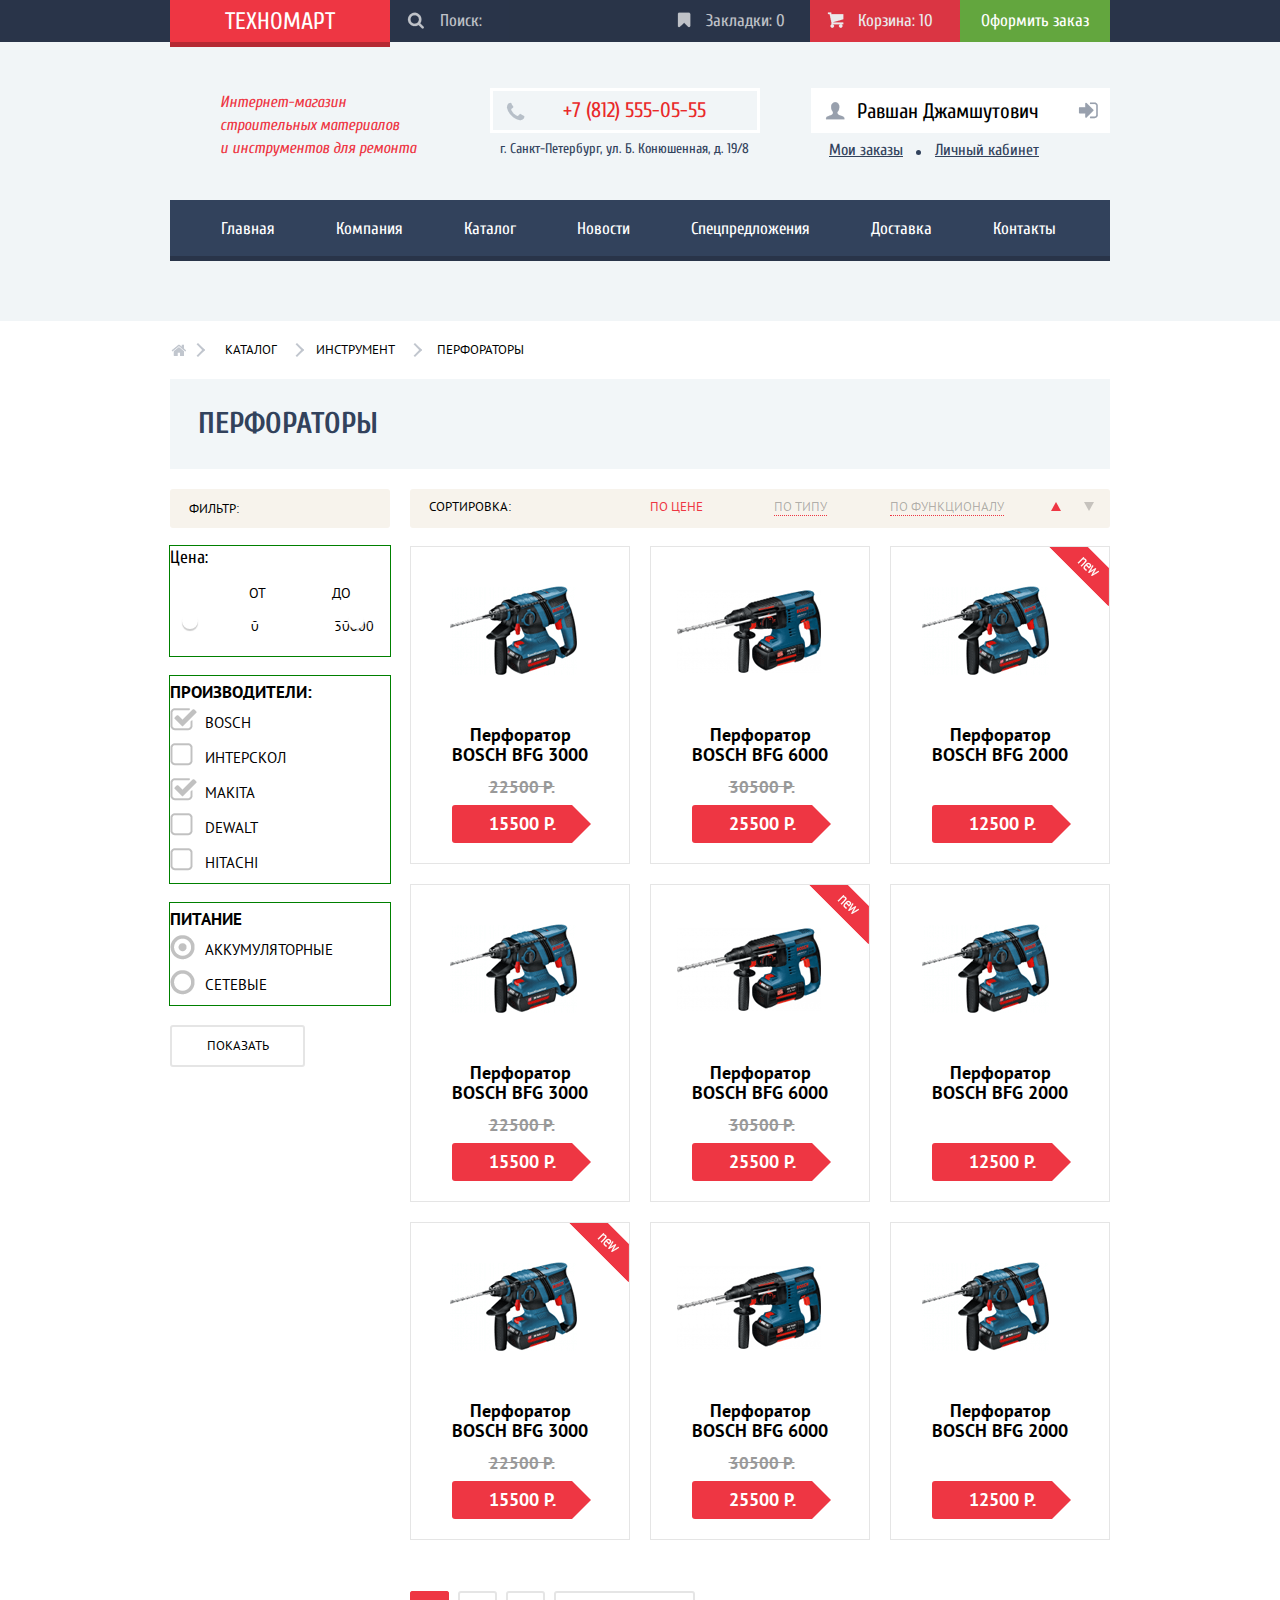
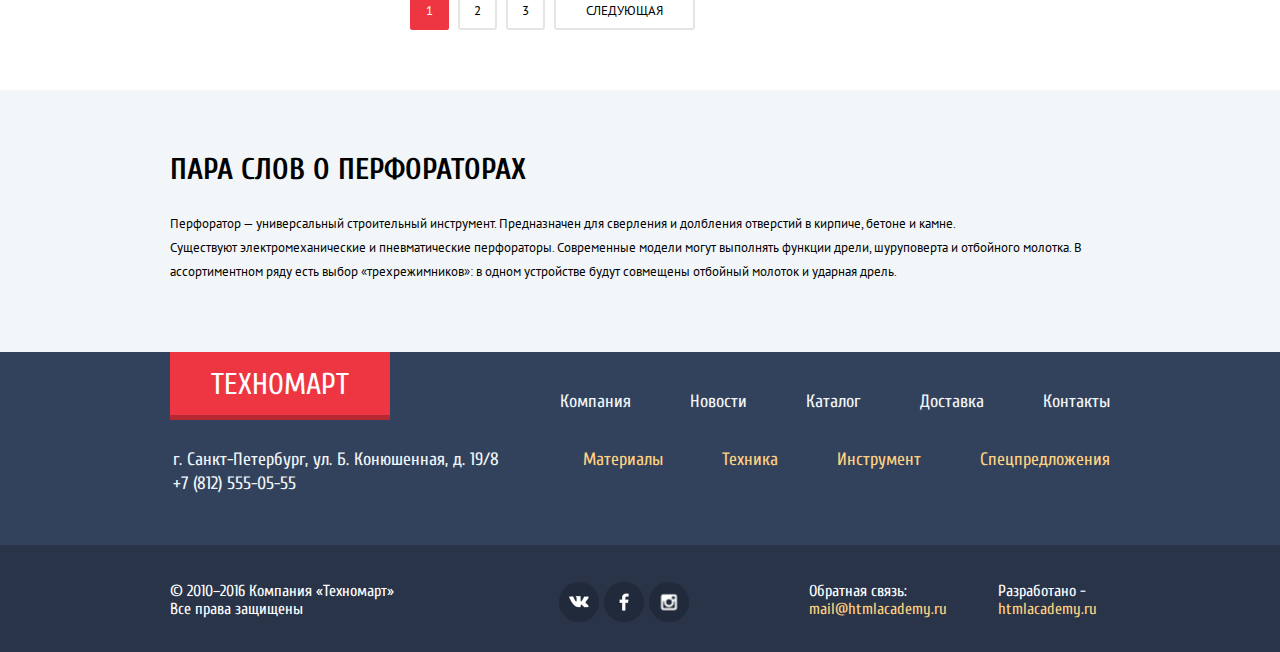
==== catalog.html @ 02152766 "Filter main part" ====
<!DOCTYPE html>
<html lang="ru">

<head>
  <meta charset="utf-8">
  <link rel="stylesheet" type="text/css" href="css/normalize.css">
  <link rel="stylesheet" type="text/css" href="css/style.css">
  <link href="https://fonts.googleapis.com/css?family=Cuprum:400,700&amp;subset=cyrillic" rel="stylesheet">
  <link href="https://fonts.googleapis.com/css?family=PT+Sans:400,400i,700&amp;subset=cyrillic" rel="stylesheet">
  <title>HTML Academy: Техномарт</title>
</head>

<body>
  <header>
    <div class="store-navigation">
      <a href="index.html" class="logo">Техномарт</a>
      <form class="searching-form">
        <input type="search" class="nav-search search-red" id="search">
        <label for="search" class="navigation-icon search-icon">Поиск:</label>
      </form>
      <div class="order-buttons">
        <a href="#" class="navigation-icon bookmark-icon">Закладки: 0</a>
        <a href="#" class="navigation-icon basket-icon nav-basket">Корзина: 10</a>
        <a href="#" class="nav-order">Оформить заказ</a>
      </div>
    </div>
    <div class="store-info">
      <div class="summary">
        <p>Интернет-магазин строительных материалов <br>и инструментов для ремонта</p>
      </div>
      <div class="contacts">
        <p class="phone phone-icon">+7 (812) 555-05-55</p>
        <p class="address">г. Санкт-Петербург, ул. Б. Конюшенная, д. 19/8</p>
      </div>
      <div class="account">
        <a href="#" class="account-icon user">Равшан Джамшутович</a>
        <a href="#" class="orders">Мои заказы</a>
        <a href="#" class="personal-account">Личный кабинет</a>
      </div>
    </div>
    <nav class="navigation">
      <ul>
        <a href="index.html">
          <li>Главная</li>
        </a>
        <a href="#">
          <li>Компания</li>
        </a>
        <a href="catalog.html">
          <li>Каталог</li>
        </a>
        <a href="#">
          <li>Новости</li>
        </a>
        <a href="#">
          <li>Спецпредложения</li>
        </a>
        <a href="#">
          <li>Доставка</li>
        </a>
        <a href="#">
          <li>Контакты</li>
        </a>
      </ul>
    </nav>
  </header>
  <main>
    <div class="container">
      <div class="breadcrumbs">
        <ul>
          <li><a href="index.html" class="main-page arrow">Главная</a></li>
          <li><a href="catalog.html" class="arrow">Каталог</a></li>
          <li><a href="#" class="arrow">Инструмент</a></li>
          <li><a href="#">Перфораторы</a></li>
        </ul>
      </div>
      <h1 class="page-header">Перфораторы</h1>
      <div class="filtering">
        <aside class="filter">
          <p>Фильтр:</p>
          <form>
            <fieldset class="price-filter">
              <legend>Цена:</legend>
              <div class="price-controls">
                <label class="min-price">От
				        <input type="text" name="min-price" value="0">
				      </label>
                <label class="max-price">До
                <input type="text" name="max-price" value="30000">
              </label>
              </div>
              <div class="range-controls">
                <div class="scale">
                  <div class="bar"></div>
                </div>
                <div class="range-toggle range-toggle-min"></div>
                <div class="range-toggle range-toggle-max"></div>
              </div>
            </fieldset>
            <fieldset class="producer-filter">
              <legend>Производители:</legend>
              <input type="checkbox" name="producer" id="Bosch" checked>
              <label for="Bosch">Bosch</label>
              <input type="checkbox" name="producer" id="Inter">
              <label for="Inter">Интерскол</label>
  						<input type="checkbox" name="producer" id="Makita" checked>
              <label for="Makita">Makita</label>
              <input type="checkbox" name="producer" id="Dewalt">
              <label for="Dewalt">Dewalt</label>
              <input type="checkbox" name="producer" id="Hitachi">
              <label for="Hitachi">Hitachi</label>
            </fieldset>
            <fieldset class="charging-filter">
              <legend>Питание</legend>
              <input type="radio" id="battery" name="charge" checked>
              <label for="battery">Аккумуляторные</label>
              <input type="radio" id="net" name="charge">
              <label for="net">Сетевые</label>
            </fieldset>
            <button type="submit">Показать</button>
          </form>
        </aside>
        <section class="filter-results">
          <div class="sorting">
            <p>Сортировка:</p>
            <ul>
              <li><a href="#" class="active">По цене</a></li>
              <li><a href="#">По типу</a></li>
              <li><a href="#">По функционалу</a></li>
              <li><a href="#" class="sorting-icon up active">По возрастанию</a></li>
              <li><a href="#" class="sorting-icon down">По убыванию</a></li>
            </ul>
          </div>
          <div class="products">
            <div class="item">
              <div class="item-buttons">
                <a href="#" class="buy-btn">Купить</a>
                <a href="#" class="bookmark-btn">В закладки</a>
              </div>
              <div class="item-img">
                <img src="img/dr3000.png" width="218" height="160" alt="Перфоратор BOSCH BFG 3000">
              </div>
              <div class="item-info">
                <p class="item-name">Перфоратор BOSCH BFG 3000</p>
                <p class="old-price">22500 Р.</p>
                <p class="new-price">15500 Р.</p>
              </div>
            </div>
            <div class="item">
              <div class="item-buttons">
                <a href="#" class="buy-btn">Купить</a>
                <a href="#" class="bookmark-btn">В закладки</a>
              </div>
              <div class="item-img">
                <img src="img/dr6000.png" width="218" height="160" alt="Перфоратор BOSCH BFG 6000">
              </div>
              <div class="item-info">
                <p class="item-name">Перфоратор BOSCH BFG 6000</p>
                <p class="old-price">30500 Р.</p>
                <p class="new-price">25500 Р.</p>
              </div>
            </div>
            <div class="item new">
              <div class="item-buttons">
                <a href="#" class="buy-btn">Купить</a>
                <a href="#" class="bookmark-btn">В закладки</a>
              </div>
              <div class="item-img">
                <img src="img/dr2000.png" width="218" height="160" alt="Перфоратор BOSCH BFG 2000<">
              </div>
              <div class="item-info">
                <p class="item-name">Перфоратор BOSCH BFG 2000</p>
                <p class="new-price">12500 Р.</p>
              </div>
            </div>
            <div class="item">
              <div class="item-buttons">
                <a href="#" class="buy-btn">Купить</a>
                <a href="#" class="bookmark-btn">В закладки</a>
              </div>
              <div class="item-img">
                <img src="img/dr3000.png" width="218" height="160" alt="Перфоратор BOSCH BFG 3000">
              </div>
              <div class="item-info">
                <p class="item-name">Перфоратор BOSCH BFG 3000</p>
                <p class="old-price">22500 Р.</p>
                <p class="new-price">15500 Р.</p>
              </div>
            </div>
            <div class="item new">
              <div class="item-buttons">
                <a href="#" class="buy-btn">Купить</a>
                <a href="#" class="bookmark-btn">В закладки</a>
              </div>
              <div class="item-img">
                <img src="img/dr6000.png" width="218" height="160" alt="Перфоратор BOSCH BFG 6000">
              </div>
              <div class="item-info">
                <p class="item-name">Перфоратор BOSCH BFG 6000</p>
                <p class="old-price">30500 Р.</p>
                <p class="new-price">25500 Р.</p>
              </div>
            </div>
            <div class="item">
              <div class="item-buttons">
                <a href="#" class="buy-btn">Купить</a>
                <a href="#" class="bookmark-btn">В закладки</a>
              </div>
              <div class="item-img">
                <img src="img/dr2000.png" width="218" height="160" alt="Перфоратор BOSCH BFG 2000<">
              </div>
              <div class="item-info">
                <p class="item-name">Перфоратор BOSCH BFG 2000</p>
                <p class="new-price">12500 Р.</p>
              </div>
            </div>
            <div class="item new">
              <div class="item-buttons">
                <a href="#" class="buy-btn">Купить</a>
                <a href="#" class="bookmark-btn">В закладки</a>
              </div>
              <div class="item-img">
                <img src="img/dr3000.png" width="218" height="160" alt="Перфоратор BOSCH BFG 3000">
              </div>
              <div class="item-info">
                <p class="item-name">Перфоратор BOSCH BFG 3000</p>
                <p class="old-price">22500 Р.</p>
                <p class="new-price">15500 Р.</p>
              </div>
            </div>
            <div class="item">
              <div class="item-buttons">
                <a href="#" class="buy-btn">Купить</a>
                <a href="#" class="bookmark-btn">В закладки</a>
              </div>
              <div class="item-img">
                <img src="img/dr6000.png" width="218" height="160" alt="Перфоратор BOSCH BFG 6000">
              </div>
              <div class="item-info">
                <p class="item-name">Перфоратор BOSCH BFG 6000</p>
                <p class="old-price">30500 Р.</p>
                <p class="new-price">25500 Р.</p>
              </div>
            </div>
            <div class="item">
              <div class="item-buttons">
                <a href="#" class="buy-btn">Купить</a>
                <a href="#" class="bookmark-btn">В закладки</a>
              </div>
              <div class="item-img">
                <img src="img/dr2000.png" width="218" height="160" alt="Перфоратор BOSCH BFG 2000<">
              </div>
              <div class="item-info">
                <p class="item-name">Перфоратор BOSCH BFG 2000</p>
                <p class="new-price">12500 Р.</p>
              </div>
            </div>
          </div>
            <ul class="panavigation">
              <li><a href="#" class="active">1</a></li>
              <li><a href="#">2</a></li>
              <li><a href="#">3</a></li>
              <li><a href="#" class="next">Следующая</a></li>
            </ul>
        </section>
      </div>
    </div>
    <article class="interesting">
      <h2>ПАРА СЛОВ О ПЕРФОРАТОРАХ</h2>
      <p>Перфоратор — универсальный строительный инструмент. Предназначен для сверления и долбления отверстий в кирпиче, бетоне и камне.</p>
      <p>Существуют электромеханические и пневматические перфораторы. Современные модели могут выполнять функции дрели, шуруповерта и отбойного молотка. В ассортиментном ряду есть выбор «трехрежимников»: в одном устройстве будут совмещены отбойный молоток
        и ударная дрель.</p>
    </article>
  </main>
  <footer>
    <div class="footer-navigation main-menu">
      <a href="index.html" class="logo">Техномарт</a>
      <ul>
        <a href="index.html">
          <li>Компания</li>
        </a>
        <a href="#">
          <li>Новости</li>
        </a>
        <a href="#">
          <li>Каталог</li>
        </a>
        <a href="#">
          <li>Доставка</li>
        </a>
        <a href="#">
          <li>Контакты</li>
        </a>
      </ul>
    </div>
    <div class="footer-navigation submenu">
      <p>г. Санкт-Петербург, ул. Б. Конюшенная, д. 19/8 <br>+7 (812) 555-05-55</p>
      <ul>
        <a href="#">
          <li>Материалы</li>
        </a>
        <a href="#">
          <li>Техника</li>
        </a>
        <a href="#">
          <li>Инструмент</li>
        </a>
        <a href="#">
          <li>Спецпредложения</li>
        </a>
      </ul>
    </div>
    <div class="footer-contacts">
      <div class="copyright">
        <p>© 2010–2016 Компания «Техномарт»</p>
        <p>Все права защищены</p>
      </div>
      <div class="socials">
        <a href="#" class="social-btn social-btn-vk">Вконтакте</a>
        <a href="#" class="social-btn social-btn-fb">Фейсбук</a>
        <a href="#" class="social-btn social-btn-inst">Инстаграм</a>
      </div>
      <div class="feedback">
        <p>Обратная связь:</p>
        <a href="mailto:mail@htmlacademy.ru">mail@htmlacademy.ru</a>
      </div>
      <div class="developer">
        <p>Разработано - </p>
        <a href="https://htmlacademy.ru/">htmlacademy.ru</a>
      </div>
    </div>
  </footer>
</body>

</html>
---- css/style.css ----
* {
	box-sizing: border-box;
}
 html {
	margin: 0;
	display: flex;
	flex-direction: column;
	width: 100%;
}
body {
	display: flex;
	flex-direction: column;
	justify-content: space-between;
	width: 100%;
	min-height: 100vh;
	font-family: 'Cuprum', 'Arial', sans-serif;
	font-size: 18px;
	line-height: 24px;
	color: #000000;
	font-weight: normal;
	margin-top: 0;
}

.container {
	width: 940px;
	margin: 0 auto;
	display: flex;
	flex-direction: column;
	justify-content: space-between;
	align-items: stretch;
}
									/* Icons */
.icon {
    background-image: url(spritesheet.png);
    background-repeat: no-repeat;
    display: block;
}

.icon-basket {
    width: 17px;
    height: 16px;
    background-position: -5px -5px;
}

.icon-bookmark {
    width: 14px;
    height: 16px;
    background-position: -32px -5px;
}

.icon-check-off {
    width: 23px;
    height: 23px;
    background-position: -56px -5px;
}

.icon-check-on {
    width: 27px;
    height: 23px;
    background-position: -89px -5px;
}

.icon-circle {
    width: 25px;
    height: 25px;
    background-position: -5px -38px;
}

.icon-circle-dot {
    width: 25px;
    height: 25px;
    background-position: -40px -38px;
}

.icon-down-dir {
    width: 11px;
    height: 10px;
    background-position: -75px -38px;
}

.icon-facebook {
    width: 10px;
    height: 18px;
    background-position: -96px -38px;
}

.icon-home {
    width: 15px;
    height: 12px;
    background-position: -75px -66px;
}

.icon-instagram {
    width: 17px;
    height: 17px;
    background-position: -100px -66px;
}

.icon-left {
    width: 22px;
    height: 40px;
    background-position: -126px -5px;
}

.icon-login {
    width: 20px;
    height: 17px;
    background-position: -127px -55px;
}

.icon-logout {
    width: 21px;
    height: 17px;
    background-position: -5px -82px;
}

.icon-phone {
    width: 19px;
    height: 19px;
    background-position: -36px -82px;
}

.icon-right {
    width: 22px;
    height: 40px;
    background-position: -127px -82px;
}

.icon-search {
    width: 17px;
    height: 17px;
    background-position: -5px -132px;
}

.icon-up-dir {
    width: 11px;
    height: 10px;
    background-position: -32px -132px;
}

.icon-user {
    width: 20px;
    height: 18px;
    background-position: -53px -132px;
}

.icon-vk {
    width: 20px;
    height: 12px;
    background-position: -83px -132px;
}



									/*Header*/
header {
	background-color: #f1f5f7;
}
main {
	width: 100%;
	background-color: #fff;
}
footer, .navigation {
	background-color: #32425c;
}
.bg-container {
	display: flex;
	height: 42px;
	width: 100%;
}

.store-navigation {
	display: flex;
	background-color: #293449;
	color: #ffffff;
	font-size: 17px;
	line-height: 18px;
	display: flex;
	justify-content: stretch;
	align-items: stretch;
	padding-left: calc((100% - 940px) / 2);
	padding-right: calc((100% - 940px) / 2);
}
.store-navigation .logo,
.footer-navigation .logo {
	text-decoration: none;
	text-align: center;
	vertical-align: middle;
	color: #fff;
	font-size: 24px;
	line-height: 24px;
	background-color: #ee3643;
	text-transform: uppercase;
	padding-top: 10px;
	padding-bottom: 8px;
	width: 220px;
	box-shadow: 0px 5px 0px 0px #b52933;
}
.searching-form {
	position: relative;
	width: 270px;
}
.searching-form .nav-search {
	width: 100%;
	height: 42px;
	margin: 0;
	border: none;
	outline: none;
	background-color: #293449;
}
.searching-form label[for="search"] {
	position: absolute;
	width: 270px;
	height: 42px;
	top: 0;
	left: 0;
	padding-left: 50px;
	color: #fff;
	font-size: 17px;
	line-height: 42px;
	text-align: left;
	background-color: #293449;
	opacity: .7;
}
.store-navigation a {
	position: relative;
	text-decoration: none;
	color: inherit;
	font-size: inherit;
	line-height: inherit;
	width: 150px;
	padding-top: 12px;
	padding-bottom: 12px;
	text-align: center;
	/*flex-shrink: 0;
	flex-grow: 1;*/
}
.store-navigation .navigation-icon,
.nav-search {
	padding-left: 20px;
}
.navigation-icon::before {
	position: absolute;
	content: "";
	width: 50px;
	height: 42px;
	top: 12px;
	left: 17px;
	background-image: url("../img/sprite.png");
	background-repeat: no-repeat;
}
.store-navigation .search-icon::before {
    width: 17px;
    height: 17px;
    background-position: -5px -132px;
}
.store-navigation .bookmark-icon::before {
    width: 14px;
    height: 16px;
    background-position: -32px -5px;
}
.store-navigation .basket-icon::before {
    width: 17px;
    height: 16px;
    background-position: -5px -5px;
}
.order-buttons .navigation-icon {
	opacity: .7;
}
.store-navigation .nav-order {
	background-color: #63a63e;
}
.store-navigation .nav-basket {
	background-color: #ee3643;
	opacity: .9;
}
.store-navigation  .nav-basket:hover {
	opacity: 1;
}
.store-navigation .nav-search:focus,
.store-navigation .nav-search:active {
	padding-left: 50px;
	background-color: #fff;
	color: #000000;
}
.store-navigation .nav-search:focus ~ label[for="search"] {
	width: 50px;
	background-color: #fff;
	font-size: 0;
	}

	.order-buttons .navigation-icon:hover,
	label[for="search"]:hover {
		opacity: 1;
	}
	.order-buttons .navigation-icon:active {
		opacity: .5;
		background-color: #161d29;
	}
.store-navigation .nav-search:focus ~ .search-icon::before{
	background-position: -66px -109px;
}
.store-navigation .nav-order:hover {
	background-color: #5fbb2d;
}
.store-navigation .logo:hover,
.footer-navigation .logo:hover {
	background-color: #ca2c37;
}
.store-navigation .nav-order:active {
	background-color: #518534;
}
.store-navigation .logo:active,
.store-navigation  .nav-basket:active,
.footer-navigation .logo:active {
	background-color: #ba2732;
}
.order-buttons {
	display: flex;
	flex-direction: row;
	justify-content: flex-end;
	align-items: stretch;
}

.navigation {
		box-shadow: 0px 5px 0px 0px #293449;
		margin-bottom: 65px;
		margin-left: calc((100% - 940px) / 2);
		margin-right: calc((100% - 940px) / 2);
}
.navigation ul {
	display: flex;
	margin: 0;
	padding: 0 20px;
	flex-direction: row;
	justify-content: stretch;
	align-items: stretch;
}
.navigation li {
	list-style: none;
	margin: 0;
}
.navigation a {
	padding-top: 20px;
	padding-left: 31px;
	padding-right: 30px;
	padding-bottom: 19px;
	text-decoration: none;
	font-family: 'Cuprum', 'Arial', sans-serif;
	color: #fff;
	font-size: 17px;
	line-height: 17px;
}

.navigation a:hover {
	background-color: #293449;
}
.navigation a:active {
	background-color: #1d2739;
}
.store-info {
	margin: 0;
	padding: 0;
	display: flex;
	flex-basis: 100%;
	flex-direction: row;
	justify-content: space-between;
	align-items: stretch;
	flex-wrap: nowrap;
	padding-left: calc((100% - 940px) / 2);
	padding-right: calc((100% - 940px) / 2);
	padding-top: 46px;
	padding-bottom: 39px;
}

.contacts {
	display: flex;
	flex-direction: column;
	justify-content: stretch;
	align-items: flex-start;
	flex-basis: 300px;
}
.summary {
	margin: 0;
	flex-basis: 300px;
	color: #ee3643;
	font-family: 'Cuprum', 'Arial', sans-serif;
	font-style: italic;
	font-size: 16px;
	line-height: 23px;
	padding: 3px 50px 0;
	letter-spacing: normal;
}
.summary p {
	margin: 0;
}
.store-info .phone {
	position: relative;
	margin: 0;
	width: 270px;
	color: #e9292a;
	font-size: 21px;
	line-height: 21px;
	padding: 9px 50px 9px 70px;
	border: 3px solid #fff;
}
.store-info .phone::before {
	position: absolute;
	content: "";
    width: 19px;
    height: 19px;
	top: 11px;
	left: 13px;
	background: url("../img/sprite.png") -36px -82px no-repeat;
}
.account a {
	position: relative;
	color: #000;
}
.account .sign-in::before {
	position: absolute;
	content: "";
	width: 20px;
	height: 17px;
	top: 14px;
	left: 14px;
	background: url("../img/sprite.png") -127px -55px no-repeat;
	opacity: .5;
}
.account .user::before {
	position: absolute;
	content: "";
    width: 20px;
    height: 18px;
	top: 14px;
	left: 14px;
	background: url("../img/sprite.png") -53px -132px no-repeat;
	opacity: .5;
}
.account .user::after {
	position: absolute;
	content: "";
    width: 20px;
    height: 17px;
	top: 14px;
	right: 12px;
	background: url("../img/sprite.png") -127px -55px no-repeat;
	opacity: .5;
}
.account a:hover {
	color: #ee3643;
}
.account a:hover::before,
.account a:hover::after {
	opacity: 1;
}
.account a:active {
 color: rgba(0, 0, 0, 0.5);
}
.account a:active::before,
.account a:active:not(.orders)::after {
	opacity: .5;
}
.address {
	color: #32425c;
	font-size: 14px;
	line-height: 24px;
	margin: 0;
	margin-top: 4px;
	padding-left: 10px;
}
.account {
	width: 300px;
	display: flex;
	flex-direction: row;
	justify-content: flex-end;
	align-items: flex-start;
	flex-wrap: wrap;
}
.account .account-icon {
	background-color: #fff;
	color: #000;
	font-size: 21px;
	line-height: 21px;
	padding: 12px 25px;
	text-decoration: none;
}
.account .sign-in {
	margin-right: 10px;
	padding-left: 48px;
}
.account .orders,
.account .personal-account {
	font-size: 16px;
	line-height: 18px;
	color: #32425c;
}
.account .orders {
	position: relative;
	margin-left: 18px;
	margin-right: 32px;
}
.account .orders::after {
	position: absolute;
	content: "";
	width: 5px;
	height: 5px;
	top: 50%;
	right: -18px;
	background-color: #32425c;
	border-radius: 50%;
}
.account .personal-account {
	margin-right: 71px;
}
.account .user {
	margin-bottom: 5px;
	padding-left: 46px;
	padding-top: 13px;
	padding-bottom: 11px;
	width: 299px;

}
.slider-block {
	width: 940px;
	height: 410px;
	display: flex;
	flex-direction: row;
	justify-content: space-between;
	align-content: space-between;
	flex-wrap: nowrap;
	margin-top: 58px;
	margin-bottom: 54px;
}
.advantage {
	position: relative;
	width: 300px;
	height: 123px;
	margin-bottom: 20px;
	flex-shrink: 0;
 	padding: 22px 140px 22px 22px;
	display: flex;
	flex-direction: column;
	justify-content: space-between;
	align-items: stretch;
}
.advantage p {
	font-family: 'Cuprum', 'Arial', sans-serif;
	color: #fff;
	font-weight: bold;
	font-size: 24px;
	line-height: 30px;
	margin: 0;
	margin-bottom: 12px;
}
.advantage-btn {
	min-width: 135px;
	background-color: rgba(0, 0, 0, .1);
	text-decoration: none;
	font-family: 'Cuprum', 'Arial', sans-serif;
	color: #fff;
	font-size: 14px;
	line-height: 18px;
	font-weight: normal;
	text-transform: uppercase;
	text-align: center;
	padding-top: 10px;
	padding-bottom: 10px;
	padding-left: 24px;
	padding-right: 20px;
	border-radius: 3px;
	margin-left: 2px;
}
.right-slider-part .advantage-btn {
	padding-left: 20px;
}
.advantage-btn:hover {
	background-color: rgba(0, 0, 0, .2);
}
.advantage-btn:active {
	background-color: rgba(0, 0, 0, .3);
}
.slider {
	position: relative;
	width: 620px;
	height: 266px;
	display: flex;
	flex-direction: row;
	flex-wrap: nowrap;
	color: #fff;
	background-color: #f2f6f8;
}
.slider input[type="radio"] {
	position: absolute;
	opacity: 0;
}
.previous-slide span {
	position: absolute;
	top: 113px;
	left: 24px;
	z-index: 100;
}
.next-slide span {
	position: absolute;
	top: 113px;
	right: 20px;
	z-index: 100;
}
.slider-controls {
	position: absolute;
	width: 140px;
	height: 25px;
	left: 240px;
	bottom: 30px;
	text-align: center;
	z-index: 100;
}
.slider-controls label {
	display: inline-flex;
	background-color: #fff;
	width: 10px;
	height: 10px;
	border: 2px solid #fff;
	border-radius: 50%;
	text-align: center;
	vertical-align: middle;
}
.slider-controls label:first-child {
		margin-right: 10px;
}
#btn-1:checked ~ .slider-controls label[for="btn-1"],
#btn-2:checked ~ .slider-controls label[for="btn-2"] {
	background-color: #ee3643;
}
.slide {
	position: absolute;
	top: 0;
	left: 0;
	width: 100%;
	height: 100%;
	display: flex;
	flex-direction: column;
	justify-content: space-between;
	align-content: flex-start;
	flex-shrink: 0;
	padding: 26px 22px 22px 24px;
	overflow: hidden;
}
.slides {
	display: flex;
	width: 100%;
}
.slide:first-child {
	background: #6a5947 url("../img/perfman.jpg") no-repeat;
}
.slide:nth-child(2) {
	background: #6a5947 url("../img/drillman.jpg") no-repeat;
}
.slide {
	display: none;
}
#btn-1:checked ~ .slides .slide:first-child {
	display: flex;
	/*order: 0;*/
}
#btn-2:checked ~ .slides .slide:nth-child(2) {
	display: flex;
		/*order: 0;*/
}
.slide-header {
	font-family: 'Cuprum', 'Arial', sans-serif;
	font-weight: bold;
	font-size: 36px;
	line-height: 30px;
	text-transform: uppercase;
	color: #fff;
	margin: 0;
	margin-bottom: 3px;
	padding: 0;
}
.slide-subheader {
	font-family: 'Pt Sans', 'Arial', sans-serif;
	font-size: 18px;
	line-height: 24px;
	font-weight: normal;
	color: #fff;
	margin: 0;
	padding: 0;
}
.slide-btn {
	width: 195px;
	background-color: #ee3643;
	color: #fff;
	text-decoration: none;
	text-transform: uppercase;
	text-align: center;
	font-family: 'Cuprum', 'Arial', sans-serif;
	font-weight: normal;
	font-size: 14px;
	line-height: 18px;
	padding: 10px;
	border-radius: 3px;
}
.left-slider-part {
	width: 620px;
	display: flex;
	flex-direction: row;
	justify-content: space-between;
	flex-wrap: wrap;
}
.right-slider-part {
	display: flex;
	flex-direction: column;
	justify-content: space-between;
}
.left-slider-part .advantage:first-child {
	background: #f6b22d url("../img/can.png") 213px 50% no-repeat;
}
.left-slider-part .advantage:nth-child(2) {
	background: #4aafde url("../img/drill.png") 197px 50% no-repeat;
}
.right-slider-part .advantage:first-child {
	background: #cc79d1 url("../img/tractor.png") 191px 50% no-repeat;
}
.right-slider-part .advantage:nth-child(2) {
	background: #85d179 url("../img/goods.png") 196px 50% no-repeat;
}
.right-slider-part .advantage:last-child {
	background: #f6b22d url("../img/delivery.png") 191px 50% no-repeat;
}
.new::before {
	content: "";
	position: absolute;
	top: 0;
	right: 0;
	width: 60px;
	height: 60px;
	background: transparent url("../img/new.png") no-repeat;
	z-index: 10;
}
.popular-header {
	display: flex;
	flex-direction: row;
	justify-content: space-between;
	background-color: #f7f3ec;
	padding-right: 24px;
	margin-bottom: 18px;
}
.popular-header h2 {
	font-size: 30px;
	line-height: 30px;
	color: #32425c;
	font-weight: normal;
	text-transform: uppercase;
	margin: 0;
	padding-top: 29px;
	padding-left: 29px;
}
.popular .universal-btn {
	width: 253px;
	align-self: flex-end;
}
.universal-btn {
	text-decoration: none;
	text-transform: uppercase;
	color: #fff;
	font-size: 14px;
	line-height: 18px;
	padding-top: 10px;
	padding-bottom: 10px;
	background-color: #ee3643;
	text-align: center;
	border-radius: 3px;
	margin-top: 25px;
	margin-bottom: 26px;
}
.products {
	display: flex;
	flex-direction: row;
	justify-content: space-between;
	flex-wrap: wrap;
	align-items: stretch;
	align-content: space-between;
	margin-bottom: 20px;
}
.products .item,
.filter-results .item {
	position: relative;
	width: 220px;
	height: 318px;
	border: 1px solid #e5e5e5;
	background-color: #fff;
	display: flex;
	flex-direction: column;
	justify-content: flex-start;
	align-items: center;
	font-family: 'Pt Sans', 'Arial', sans-serif;
	font-size: 18px;
	line-height: 20px;
	color: #000;
	font-weight: bold;
	text-align: center;
}
.item-img {
	position: relative;
	width: 218px;
	height: 160px;
	/*margin-bottom: 17px;*/
}
.item img {
	width: 218px;
	height: 160px;
}

.item-info {
	display: flex;
	flex-direction: column;
	justify-content: space-between;
	align-items: stretch;
	flex-grow: 1;
	padding: 18px 30px 20px;
}
.item-info p {
	margin: 0;
}
.item .old-price {
	font-size: 17px;
	line-height: 18px;
	font-weight: bold;
	color: #999;
	text-decoration: line-through;
	padding-top: 3px;
	padding-left: 3px;
}
.item .new-price {
	position: relative;
	width: 120px;
	color: #fff;
	background-color: #ee3643;
	padding-top: 9px;
	padding-bottom: 9px;
	padding-left: 21px;
	margin-left: 11px;
	border-top-left-radius: 3px;
	border-bottom-left-radius: 3px;
	align-self: flex-start;
}
.new-price::after {
	content: "";
	position: absolute;
	top: 0px;
	right: -38px;
	width: 0;
	height: 0;
	border: 19px solid #fff;
	border-left-color: #ee3643;
}
.item-buttons {
	display: none;
	width: 218px;
	height: 160px;
	flex-direction: column;
	justify-content: flex-start;
	align-items: center;
	flex-wrap: wrap;
	position: absolute;
	top: 0;
	left: 0;
	padding-top: 43px;
	padding-left: 41px;
	padding-right: 41px;
	background-color: #fff;
	z-index: 10;
}
.item-buttons a {
	width: 100%;
	text-decoration: none;
	text-transform: uppercase;
	font-family: 'Cuprum', 'Arial', sans-serif;
	font-size: 14px;
	line-height: 14px;
	font-weight: normal;
	border-radius: 3px;
}
.item-buttons .buy-btn{
	position: relative;
	background-color: #63a63e;
	color: #fff;
	padding-top: 13px;
	padding-bottom: 5px;
	padding-left: 8px;
	box-shadow: 0px 3px 0px 0px #367315;
	margin-bottom: 13px;
}
.item-buttons .buy-btn::before {
	position: absolute;
	content: "";
	top: 1px;
	left: 3px;
	transform: translate(50%, 50%);
	background: url("../img/sprite.png") -5px -5px no-repeat;
	width: 17px;
	height: 16px;
}

.item-buttons .bookmark-btn {
	color: #32425c;
	background-color: #fff;
	border: 3px solid #63a63e;
	padding: 10px 0 9px 8px;
}
.item:hover {
	border: 1px solid #fff;
	box-shadow: 0px 10px 25px 0px rgba(0, 0, 0, .5);
}
.item:hover .item-buttons {
	display: flex;
}
.buy-btn:hover {
	background-color: #5fbb2d;
}
.buy-btn:active {
	background-color: #367315;
}
.bookmark-btn:hover {
	border-color: rgba(50, 66, 92, 1);
}
.bookmark-btn:active {
	border-color: rgba(50, 66, 92, .3);
	color: rgba(50, 66, 92, .3);
}
.popular-producers h2 {
	padding-top: 31px;
	padding-left: 23px;
}
.producers {
	display: flex;
	flex-direction: row;
 	flex-wrap: wrap;
	justify-content: space-between;
 	align-content: space-between;
 	margin-top: 21px;
 	margin-bottom: 65px;
}
.producers .producer-logo {
	width: 220px;
	height: 145px;
	display: flex;
	border: 1px solid #e5e5e5;
	display: flex;
	justify-content: center;
	align-items: center;
}
.producers .producer-logo:hover {
	box-shadow: 0px 10px 25px 0px rgba(41, 52, 73, 0.5);
}
.producers .producer-logo:active {
	box-shadow: 0px 4px 10px 0px rgba(41, 52, 73, 0.5);
	opacity: .5;
}
.producer-logo img {
	margin: auto;
}
.producers a {
	text-decoration: none;
	margin-bottom: 20px;
}

									/* Services */
.services {
	background-color: #f1f5f7;
	padding-left: calc((100% - 940px) / 2);
	padding-right: calc((100% - 940px) / 2);
	display: flex;
	flex-direction: column;
	justify-content: flex-start;
	align-items: flex-start;
	flex-wrap: wrap;
	padding-top: 69px;
}
.services h2 {
	color: #000;
	font-family: 'Cuprum', 'Arial', sans-serif;
	font-size: 30px;
	line-height: 24px;
	text-transform: uppercase;
	font-weight: normal;
	margin: 0;
	padding-bottom: 28px;
}
.services p, .company p {
	color: #000;
	font-family: 'PT Sans', 'Arial', sans-serif;
	font-size: 13px;
	line-height: 24px;
	font-weight: bold;
}
.preamble {
	width: 100%;
	flex-grow: 1;
	flex-shrink: 0;
	margin-bottom: 0px;
}
.preamble p {
	margin: 0;
}
.services-slider {
	display: flex;
	flex-wrap: nowrap;
}
.services-navigation {
	width: 240px;
	margin-top: 70px;
	position: relative;
	display: flex;
	flex-direction: column;
	justify-content: flex-start;
	align-items: stretch;
	padding-bottom: 102px;
}
.services-navigation::after {
	content: "";
	position: absolute;
	top: 0;
	right: 0;
	transform: translate(0, -15%);
	width: 10px;
	height: 272px;
	background: transparent url("../img/shadow.png") 0 0 no-repeat;
}
.services-navigation label {
	color: #fff;
	font-family: 'Cuprum', 'Arial', sans-serif;
	font-size: 21px;
	line-height: 30px;
	font-weight: bold;
	background-color: #32425c;
	padding-left: 22px;
	padding-top: 13px;
	padding-bottom: 16px;
	margin-bottom: 2px;
	box-shadow: 0px 1px 0px 0px #293449,
							0px -1px 0px 0px #405069;
}
.services-navigation label:hover {
	background-color: #293449;
}
#serv-1:checked ~ .services-navigation label[for="serv-1"],
#serv-2:checked ~ .services-navigation label[for="serv-2"],
#serv-3:checked ~ .services-navigation label[for="serv-3"] {
	background-color: #fff;
	color: #32425c;
	box-shadow: 0px 1px 0px 0px #fff,
							0px -1px 0px 0px #fff;
}
.services-slides {
	width: 700px;
	height: 283px;
	position: relative;
	margin-top: 70px;
	display: flex;
	background-color: #f1f5f7;
}
.services-slider input[type="radio"] {
	position: absolute;
	opacity: 0;
}
.services-slides .service-slide {
	position: absolute;
	top: 0;
	left: 0;
	width: 700px;
	height: 283px;
	display: none;
	flex-direction: column;
	justify-content: flex-start;
	align-items: flex-start;
	padding-left: 80px;
	flex-shrink: 0;
	overflow: hidden;
	padding-top: 3px;
}
.service-slide p {
	margin: 0;
}
.service-slide h2 {
	color: #32425c;
	text-transform: uppercase;
	font-size: 36px;
	padding-bottom: 31px;
}
.delivery {
	background: #f1f5f7 url("../img/car.png") right bottom no-repeat;
	padding-right: 335px;
}
.guarantee {
	background: #f1f5f7 url("../img/guarantee.png") right bottom no-repeat;
	padding-right: 240px;
}
.credit {
	background: #f1f5f7 url("../img/credit.png") right bottom no-repeat;
}

.services #serv-1:checked ~ .services-slides .delivery,
#serv-2:checked ~ .services-slides .guarantee,
#serv-3:checked ~ .services-slides .credit {
	display: flex;
	z-index: 10;
}
.company {
	display: flex;
	justify-content: space-between;
	padding-top: 55px;
	padding-bottom: 61px;
	padding-left: calc((100% - 940px) / 2);
	padding-right: calc((100% - 940px) / 2);
}
.company h2 {
	text-transform: uppercase;
	font-size: 30px;
	margin-bottom: 29px;
}
.company p {
	font-weight: normal;
	margin: 0;
}
.about, .map {
	display: flex;
	flex-direction: column;
	justify-content: flex-start;
	align-items: flex-start;
}
.about {
	width: 540px;
}
.map {
	width: 300px;
}

.about p:first-of-type {
	margin-bottom: 24px;
}
.about ul {
	margin: 0;
	margin-top: 20px;
	padding: 0;
	padding-left: 36px;
}
.about li {
	list-style: none;
	position: relative;
	font-family: 'Cuprum', 'Arial', sans-serif;
	font-size: 18px;
	line-height: 20px;
	margin-bottom: 20px;
}
.about li::before {
	content: "";
	position: absolute;
	top: 50%;
	left: -36px;
	width: 25px;
	height: 2px;
	background-color: #fb565a;
}
.about .universal-btn {
	width: 220px;
	margin: 0;
	margin-top: 17px;
}
.map p {
	margin-bottom: 30px;
}
.map .universal-btn {
	width: 100%;
	margim: 0;
	margin-top: 40px;
	padding-top: 12px;
	padding-bottom: 8px;
	padding-left: 4px;
}
.modal-window {
	display: none;
	position: fixed;
	bottom: 200px;
	left: 50%;
	transform: translate(-50%, 0);
	width: 630px;
	height: 430px;
	border-top: 7px solid #ee3643;
	padding-top: 45px;
	padding-bottom: 37px;
	background-image: linear-gradient(to bottom, #fff 311px, #f1f1f1 311px, #f1f1f1 112px);
	z-index: 100;
	box-shadow: 0px 20px 40px 0px rgba(0, 0, 0, 0.75);
}
.modal-form {
	position: relative;
	display: flex;
	justify-content: space-between;
	flex-wrap: wrap;
	align-items: flex-end;
	margin-left: 80px;
	margin-right: 80px;
}
.modal-form label {
		font-size: 18px;
	line-height: 18px;
	font-weight: normal;
	margin-bottom: 10px;
}
.modal-form input,
.modal-form .letter-area {
	border: 2px solid #d7dcde;
	border-radius: 3px;
	color: #999999;
	padding: 10px;
	font-family: 'PT Sans', 'Arial', sans-serif;
	font-size: 13px;
	line-height: 18px;
	width: 100%;
	margin-bottom: 20px;
	vertical-align: top;
}
.modal-form fieldset {
	margin: 0;
	padding: 0;
	border: none;
	flex-grow: 0;
}
.name, .email {
	width: 220px;
	margin-bottom: 20px;
}
.letter {
	width: 460px;
	margin-bottom: 0;
}
.letter .letter-area {
	margin-bottom: 0;
	padding-top: 10px;
	padding-left: 10px;
	height: 114px;
}
.modal-window-close {
	position: absolute;
	border: 0;
	top: -35px;
	right: -50px;
	width: 21px;
	height: 21px;
	font-size: 0;
	background-color: #fff;
}
.modal-window-close::before,
.modal-window-close::after {
	content: "";
	position: absolute;
	top: 8px;
	left: -2px;
	width: 27px;
	height: 5px;
	background-color: #ee3643;
}
.modal-window-close::before {
	transform: rotate(45deg);
}
.modal-window-close::after {
	transform: rotate(-45deg);
}
.modal-form .universal-btn {
	border: none;
	outline: none;
	width: 100%;
	margin-top: 80px;
	margin-bottom: 0;
}
.new-page {
	position: static;
	display: flex;
	margin-top: 20px;
	margin-bottom: 20px;
	margin-left: 50%;
}

												/*Footer*/
.footer-navigation {
	display: flex;
	flex-direction: row;
	justify-content: space-between;
	align-items: flex-start;
	box-shadow: none;
	padding-left: calc((100% - 940px) / 2);
	padding-right: calc((100% - 940px) / 2);
}
.footer-navigation .logo {
	font-size: 30px;
	line-height: 30px;
	padding-top: 18px;
	padding-bottom: 15px;
	box-shadow: 0px 5px 0px 0px #b52933;
}
.footer-navigation ul {
	width: 560px;
	display: flex;
	flex-direction: row;
	justify-content: flex-end;
	align-items: stretch;
	padding: 0;
	margin: 0;
	margin-top: 38px;
}
.footer-navigation li {
	list-style: none;
}
.footer-navigation a {
	text-decoration: none;
	color: #f1f5f7;
	font-size: 18px;
	line-height: 24px;
	margin-left: 29px;
	margin-right: 30px;
}
.footer-navigation .logo {
	margin: 0;
}
.footer-navigation a:last-child {
	margin-right: 0;
}
.submenu {
	margin-top: 33px;
	padding-bottom: 49px;
}
.submenu ul {
	margin-top: 0;
}
.submenu a{
	color: #ffd180;
}
.submenu p {
	color: #f1f5f7;
	font-size: 18px;
	line-height: 24px;
	padding: 0;
	padding-left: 3px;
	margin: 0;
}
.footer-navigation a:not(.logo):hover,
.footer-contacts a:hover {
	text-decoration: underline;
}
.main-menu a:active {
	color: rgba(241, 245, 247, .5);
}
.submenu a:active {
	color: rgba(255, 209, 128, .5);
}
.footer-contacts a:active {
	color: #ee3643;
	text-decoration: none;
}
.footer-contacts {
	background-color: #293449;
	display: flex;
	flex-direction: row;
	justify-content: space-between;
	align-items: flex-start;
	padding-top: 37px;
	padding-bottom: 30px;
	padding-left: calc((100% - 940px) / 2);
	padding-right: calc((100% - 940px) / 2);
}
.copyright {
	flex-shrink: 0;
	margin-right: 164px;
}
.socials {
	display: flex;
	flex-direction: row;
	justify-content: space-between;
	align-items: stretch;
	margin-right: 115px;
}
.social-btn{
	position: relative;
	font-size: 0;
	width: 40px;
	height: 40px;
	border-radius: 50%;
	background-color: #212a3a;
	margin-right: 5px;
}
.social-btn:hover,
.social-btn:active {
	background-color: #ee3643;
}
.social-btn::before {
	position: absolute;
	content: "";
	top: 50%;
	left: 50%;
	transform: translate(-50%, -50%);
	background-image: url("../img/sprite.png");
	background-repeat: no-repeat;
}
.social-btn-vk::before {
    width: 20px;
    height: 12px;
    background-position: -83px -132px;
}
.social-btn-fb::before {
    width: 10px;
    height: 18px;
    background-position: -96px -38px;
}
.social-btn-inst::before {
    width: 17px;
    height: 17px;
    background-position: -100px -66px;
}
.footer-contacts p,
.copyright p {
	color: #fff;
	font-size: 16px;
	line-height: 18px;
	margin-top: 0;
	margin-bottom: 0;
}
.feedback a, .developer a {
	color: #ffd180;
	text-decoration: none;
	font-size: 16px;
	line-height: 16px;
}
.developer {
	margin-left: 50px;
	margin-right: 13px;
}
.developer p, .feedback p {
	margin-bottom: -3px;
}
														/*Breadcrumbs*/
.breadcrumbs ul {
	margin: 0;
	padding: 0;
	display: flex;
	flex-direction: row;
	justify-content: flex-start;
	align-items: stretch;
	padding-top: 16px;
	padding-bottom: 16px;
}
.breadcrumbs li {
	list-style: none;
	margin-left: 16px;
}
.breadcrumbs li:last-child {
	margin-right: 0;
}
.breadcrumbs li:nth-child(2),
.breadcrumbs li:nth-child(3) {
	margin-left: 29px;
}
.breadcrumbs li:nth-child(3) {
	margin-left: 23px;
}
.breadcrumbs li:nth-child(4) {
	margin-left: 26px;
}
.breadcrumbs a {
	position: relative;
	text-decoration: none;
	text-transform: uppercase;
	font-family: 'Pt Sans', 'Arial', sans-serif;
	font-size: 13px;
	padding-right: 16px;
	line-height: 18px;
	color: #000;
}
.breadcrumbs .main-page {
/*	position: relative;*/
	font-size: 0;
	width: 30px;
	height: 30px;
	padding-right: 10px;
}

.breadcrumbs .main-page::before {
	position: absolute;
	content: "";
	top: -10px;
	left: -15px;
    width: 15px;
    height: 12px;
	background: url("../img/sprite.png") -75px -66px no-repeat;
}
.breadcrumbs .arrow::after {
	position: absolute;
	content: "";
	width: 8px;
	height: 8px;
	top: 4px;
	right: -9px;
	border-right: 2px solid #c1c6ce;
	border-top: 2px solid #c1c6ce;
	transform: rotate(45deg);
}
.main-page.arrow::after {
	right: -7px;
	top: -9px;
}
.interesting {
	background-color: #f2f6f8;
	padding-left: calc((100% - 940px) / 2);
	padding-right: calc((100% - 940px) / 2);
	margin: 0;
	padding-top: 68px;
	padding-bottom: 68px;
}
.interesting h2 {
	margin: 0;
	font-size: 30px;
	color: #000;
	text-transform: uppercase;
	margin-bottom: 30px;
}
.interesting p {
	margin: 0;
	color: #000;
	font-family: 'PT Sans', 'Arial', sans-serif;
	font-size: 13px;
	line-height: 24px;
	font-weight: normal;
}
.page-header {
	margin: 0;
	color: #32425c;
	font-size: 30px;
	line-height: 30px;
	background-color: #f2f6f8;
	padding: 30px 28px;
	text-transform: uppercase;
	margin-bottom: 20px;
}
.filtering {
	display: flex;
	flex-direction: row;
	flex-wrap: nowrap;
	justify-content: space-between;
	align-items: stretch;
}
.filtering .filter-results {
	display: flex;
	flex-direction: column;
	justify-content: space-between;
	flex-wrap: wrap;
	align-items: space-between;
	width: 700px;
	flex-grow: 0;
}
.sorting,
.panavigation {
	flex-grow: 1;
	width: 100%;
}
.filter-results .products {
	margin-bottom: 38px;
}
.filter-results .item {
	margin-bottom: 20px;
}
.sorting,
.sorting ul,
.panavigation {
	display: flex;
	flex-direction: row;
	justify-content: space-between;
}
.filter-results .sorting {
	background-color: #f7f3ec;
	padding: 9px 0 8px 19px;
	border-radius: 3px;
	margin-bottom: 18px;
}
.sorting,
.sorting p,
.filter p {
	font-family: 'Pt Sans', 'Arial', sans-serif;
	font-size: 13px;
	line-height: 18px;
	font-weight: normal;
	color: #000;
	text-transform: uppercase;
	margin: 0;
	padding: 0;
}
.sorting ul {
	width: 460px;
	justify-content: space-between;
	align-items: flex-start;
	margin: 0;
	padding: 0;
}
.sorting li {
	list-style: none;
	position: relative;
}
.sorting li:first-child {
	margin-right: 8px;
}
.sorting li:nth-child(3) {
	margin-right: -20px;
}
.sorting a {
	font-size: inherit;
	font-style: inherit;
	line-height: inherit;
	text-transform: uppercase;
	text-decoration: none;
	color: rgba(0, 0, 0, 0.3);
	border-bottom: 1px dotted #ee3643;
}
.sorting a:hover {
	color: rgb(0, 0, 0);
	border-bottom: 	1px solid #ee3643;
}
.sorting a.active {
	border: none;
	color: #ee3643;
}
.sorting .sorting-icon {
	position: relative;
	font-size: 0;
}
.sorting .up::before,
.sorting .down::before {
	content: "";
	position: absolute;
	width: 0;
	height: 0;
	border: 5px solid transparent;
	border-bottom: 9px solid #c6c2bd;
	font-size: 0;
}
.sorting .up::before {
	top: -14px;
	left: 4px;
}
.sorting .down::before {
	top: -9px;
	left: -26px;
}
.active.up::before,
.active.down::before {
		border-bottom: 9px solid #ee3643;
}
.sorting .down::before {
	transform: rotate(180deg);
}
.panavigation {
	margin: 0;
	margin-bottom: 54px;
	padding: 0;
	justify-content: flex-start;
	align-items: flex-start;
}
.panavigation li {
	list-style: none;
	margin-right: 10px;
	width: 38px;
	height: 38px;
}
.panavigation a {
	padding-top: 9px;
	padding-bottom: 9px;
	padding-left: 14px;
	padding-right: 14px;
	background-color: #fff;
	font-family: 'Pt Sans', 'Arial', sans-serif;
	font-size: 13px;
	line-height: 18px;
	font-weight: normal;
	color: #000;
	text-transform: uppercase;
	text-decoration: none;
	text-align: center;
	vertical-align: middle;
	border: 2px solid #e5e5e5;
	border-radius: 3px;
}
.panavigation a.active {
	background-color: #ee3643;
	border: 2px solid #ee3643;
	color: #fff;
}
.panavigation .next {
	padding-left: 30px;
	padding-right: 30px;
}
.filtering .filter {
	width: 220px;
	flex-grow: 0;
	display: flex;
	flex-direction: column;
	justify-content: flex-start;
	align-items: flex-start;
}
.filter p {
	width: 100%;
	padding-top: 11px;
	padding-bottom: 10px;
	padding-left: 19px;
	background-color: #f7f3ec;
	border-radius: 3px;
	margin-bottom: 18px;
}
.filtering fieldset {
	width: 220px;
	border: none;
	outline: 1px solid green;
	padding: none;
	margin: none;
	margin-bottom: 20px;
}
.producer-filter,
.charging-filter {
	display: flex;
	flex-direction: column;
}
.producer-filter input[type="checkbox"],
.charging-filter input[type="radio"] {
	display: none;
}
.producer-filter legend,
.charging-filter legend {
	font-family: 'Pt Sans', 'Arial', sans-serif;
	font-size: 17px;
	line-height: 32px;
	font-weight: bold;
	text-transform: uppercase;
	padding: none;
	margin: 0;
}
.filtering label {
	position: relative;
	font-family: 'Pt Sans', 'Arial', sans-serif;
	font-size: 15px;
	line-height: 20px;
	font-weight: normal;
	text-transform: uppercase;
	color: #000;
	margin-bottom: 5px;
	padding: 5px 0 5px 15px;
	padding-left: 35px;
}
.producer-filter label::before,
.charging-filter label::before {
	position: absolute;
	content: "";
	top: 0;
	left: 0;
	background-image: url("../img/sprite.png");
	background-repeat: no-repeat;
}
.producer-filter label::before {
	width: 23px;
	height: 23px;
	background-position: -56px -5px;
}
input[type="checkbox"]:checked + label::before {
    width: 27px;
    height: 23px;
    background-position: -89px -5px;
}
.charging-filter label::before {
    width: 25px;
    height: 25px;
    background-position: -5px -38px;
}
input[type="radio"]:checked + label::before {
    width: 25px;
    height: 25px;
    background-position: -40px -38px;
}
.filter button {
	border: 2px solid #e5e5e5;
	background-color: #fff;
	border-radius: 3px;
	width: 135px;
	padding-top: 10px;
	padding-bottom: 10px;
	font-family: 'Pt Sans', 'Arial', sans-serif;
	font-size: 13px;
	line-height: 18px;
	font-weight: normal;
	text-transform: uppercase;
}
/*Сложный фильтр по цене*/
.price-controls {
position: relative;
display: block;
height: 32px;
margin-left: 12px;
margin-bottom: 20px;
border: 2px solid #ffffff;
border-radius: 2px;
font-size: 0;
}
.price-controls::after {
content: "";
position: absolute;
top: 50%;
left: 50%;
-webkit-transform: translate(-50%, -50%);
transform: translate(-50%, -50%);
width: 2px;
height: 22px;
background: #ffffff;
}
.price-controls label {
display: inline-block;
vertical-align: top;
font-size: 14px;
line-height: 32px;
vertical-align: top;
cursor: pointer;
}
.price-controls .min-price {
width: 90px;
padding-left: 65px;
}
.price-controls .max-price {
width: 90px;
padding-left: 58px;
}
.price-controls input {
width: 50px;
margin: 0;
color: inherit;
font: inherit;
background: none;
border: none;
outline: none;
}
.range-controls {
position: relative;
margin-bottom: 32px;
display: block;
margin-left: 12px;
}
.range-controls .scale {
height: 2px;
background: rgba(255, 255, 255, 0.3);
}
.range-controls .bar {
width: 80%;
height: 2px;
background: #ffffff;
}
.range-toggle {
position: absolute;
top: -9px;
width: 4px;
height: 4px;
background: #ababab;
border: 8px solid #ffffff;
border-radius: 50%;
box-shadow: 0 2px 1px 0 rgba(0, 1, 1, 0.2);
cursor: pointer;
}
.range-toggle:hover {
background: #1c4f80;
}
.range-toggle-min {
left: 0;
}
.range-toggle-max {
left: 80%;
}
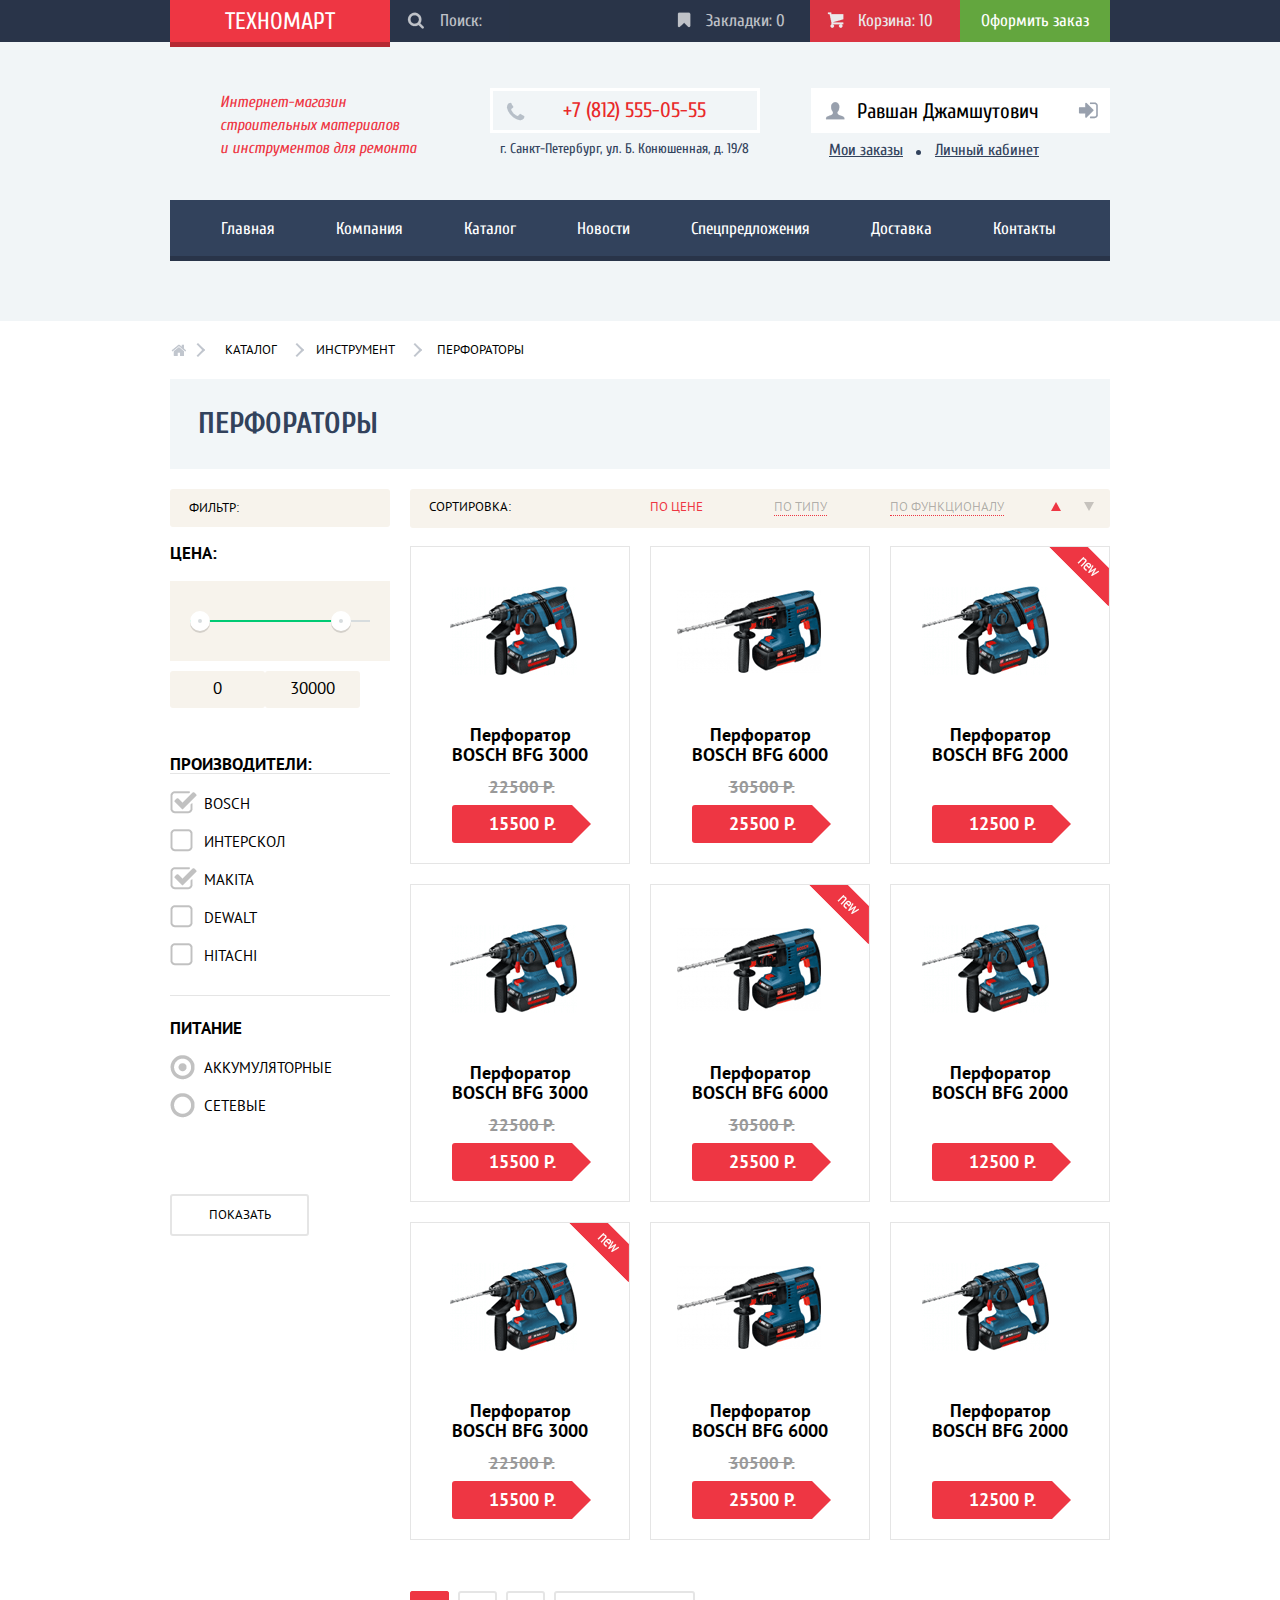
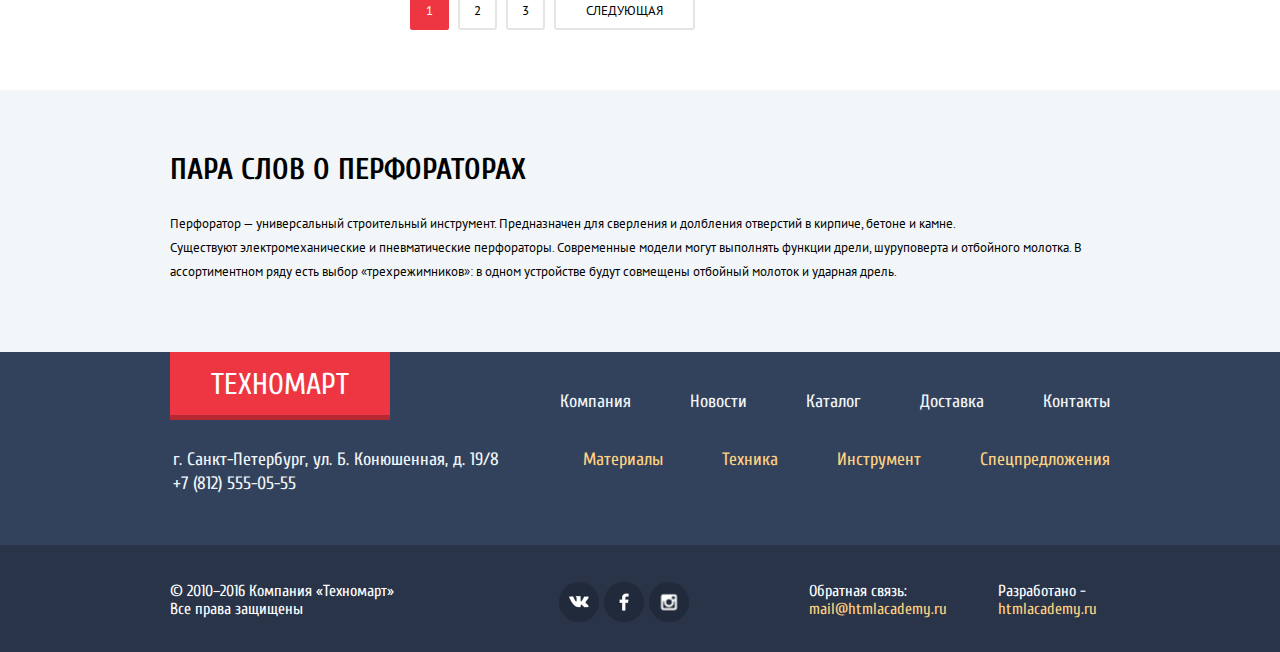
==== commit d9ce3416: "Filter. fixes are everywhere :'(" ====
--- a/catalog.html
+++ b/catalog.html
@@ -81,14 +81,6 @@
           <form>
             <fieldset class="price-filter">
               <legend>Цена:</legend>
-              <div class="price-controls">
-                <label class="min-price">От
-				        <input type="text" name="min-price" value="0">
-				      </label>
-                <label class="max-price">До
-                <input type="text" name="max-price" value="30000">
-              </label>
-              </div>
               <div class="range-controls">
                 <div class="scale">
                   <div class="bar"></div>
@@ -96,6 +88,13 @@
                 <div class="range-toggle range-toggle-min"></div>
                 <div class="range-toggle range-toggle-max"></div>
               </div>
+              <div class="price-controls">
+                <input type="text" name="min-price" id="min-price" value="0">
+                <label class="min-price" for="min-price">От</label>
+                <input type="text" name="max-price" id="max-price" value="30000">
+                <label class="max-price" for="max-price">До</label>
+              </div>
+
             </fieldset>
             <fieldset class="producer-filter">
               <legend>Производители:</legend>
--- a/css/style.css
+++ b/css/style.css
@@ -1,1879 +1,1854 @@
 * {
-	box-sizing: border-box;
-}
- html {
-	margin: 0;
-	display: flex;
-	flex-direction: column;
-	width: 100%;
+  box-sizing: border-box;
+}
+html {
+  margin: 0;
+  display: flex;
+  flex-direction: column;
+  width: 100%;
 }
 body {
-	display: flex;
-	flex-direction: column;
-	justify-content: space-between;
-	width: 100%;
-	min-height: 100vh;
-	font-family: 'Cuprum', 'Arial', sans-serif;
-	font-size: 18px;
-	line-height: 24px;
-	color: #000000;
-	font-weight: normal;
-	margin-top: 0;
+  display: flex;
+  flex-direction: column;
+  justify-content: space-between;
+  width: 100%;
+  min-height: 100vh;
+  font-family: 'Cuprum', 'Arial', sans-serif;
+  font-size: 18px;
+  line-height: 24px;
+  color: #000000;
+  font-weight: normal;
+  margin-top: 0;
+}
+.container {
+  width: 940px;
+  margin: 0 auto;
+  display: flex;
+  flex-direction: column;
+  justify-content: space-between;
+  align-items: stretch;
 }
 
-.container {
-	width: 940px;
-	margin: 0 auto;
-	display: flex;
-	flex-direction: column;
-	justify-content: space-between;
-	align-items: stretch;
-}
-									/* Icons */
+/* Icons */
+
 .icon {
-    background-image: url(spritesheet.png);
-    background-repeat: no-repeat;
-    display: block;
+  background-image: url(spritesheet.png);
+  background-repeat: no-repeat;
+  display: block;
+}
+.icon-basket {
+  width: 17px;
+  height: 16px;
+  background-position: -5px -5px;
+}
+.icon-bookmark {
+  width: 14px;
+  height: 16px;
+  background-position: -32px -5px;
+}
+.icon-check-off {
+  width: 23px;
+  height: 23px;
+  background-position: -56px -5px;
+}
+.icon-check-on {
+  width: 27px;
+  height: 23px;
+  background-position: -89px -5px;
+}
+.icon-circle {
+  width: 25px;
+  height: 25px;
+  background-position: -5px -38px;
+}
+.icon-circle-dot {
+  width: 25px;
+  height: 25px;
+  background-position: -40px -38px;
+}
+.icon-down-dir {
+  width: 11px;
+  height: 10px;
+  background-position: -75px -38px;
+}
+.icon-facebook {
+  width: 10px;
+  height: 18px;
+  background-position: -96px -38px;
+}
+.icon-home {
+  width: 15px;
+  height: 12px;
+  background-position: -75px -66px;
+}
+.icon-instagram {
+  width: 17px;
+  height: 17px;
+  background-position: -100px -66px;
+}
+.icon-left {
+  width: 22px;
+  height: 40px;
+  background-position: -126px -5px;
+}
+.icon-login {
+  width: 20px;
+  height: 17px;
+  background-position: -127px -55px;
+}
+.icon-logout {
+  width: 21px;
+  height: 17px;
+  background-position: -5px -82px;
+}
+.icon-phone {
+  width: 19px;
+  height: 19px;
+  background-position: -36px -82px;
+}
+.icon-right {
+  width: 22px;
+  height: 40px;
+  background-position: -127px -82px;
+}
+.icon-search {
+  width: 17px;
+  height: 17px;
+  background-position: -5px -132px;
+}
+.icon-up-dir {
+  width: 11px;
+  height: 10px;
+  background-position: -32px -132px;
+}
+.icon-user {
+  width: 20px;
+  height: 18px;
+  background-position: -53px -132px;
+}
+.icon-vk {
+  width: 20px;
+  height: 12px;
+  background-position: -83px -132px;
 }
 
-.icon-basket {
-    width: 17px;
-    height: 16px;
-    background-position: -5px -5px;
-}
+/*Header*/
 
-.icon-bookmark {
-    width: 14px;
-    height: 16px;
-    background-position: -32px -5px;
+header {
+  background-color: #f1f5f7;
+}
+main {
+  width: 100%;
+  background-color: #fff;
+}
+footer, .navigation {
+  background-color: #32425c;
+}
+.bg-container {
+  display: flex;
+  height: 42px;
+  width: 100%;
+}
+.store-navigation {
+  display: flex;
+  background-color: #293449;
+  color: #ffffff;
+  font-size: 17px;
+  line-height: 18px;
+  display: flex;
+  justify-content: stretch;
+  align-items: stretch;
+  padding-left: calc((100% - 940px) / 2);
+  padding-right: calc((100% - 940px) / 2);
+}
+.store-navigation .logo, .footer-navigation .logo {
+  text-decoration: none;
+  text-align: center;
+  vertical-align: middle;
+  color: #fff;
+  font-size: 24px;
+  line-height: 24px;
+  background-color: #ee3643;
+  text-transform: uppercase;
+  padding-top: 10px;
+  padding-bottom: 8px;
+  width: 220px;
+  box-shadow: 0px 5px 0px 0px #b52933;
+}
+.searching-form {
+  position: relative;
+  width: 270px;
+}
+.searching-form .nav-search {
+  width: 100%;
+  height: 42px;
+  margin: 0;
+  border: none;
+  outline: none;
+  background-color: #293449;
+}
+.searching-form label[for="search"] {
+  position: absolute;
+  width: 270px;
+  height: 42px;
+  top: 0;
+  left: 0;
+  padding-left: 50px;
+  color: #fff;
+  font-size: 17px;
+  line-height: 42px;
+  text-align: left;
+  background-color: #293449;
+  opacity: .7;
+}
+.store-navigation a {
+  position: relative;
+  text-decoration: none;
+  color: inherit;
+  font-size: inherit;
+  line-height: inherit;
+  width: 150px;
+  padding-top: 12px;
+  padding-bottom: 12px;
+  text-align: center;
+  /*flex-shrink: 0;
+	flex-grow: 1;*/
+}
+.store-navigation .navigation-icon, .nav-search {
+  padding-left: 20px;
+}
+.navigation-icon::before {
+  position: absolute;
+  content: "";
+  width: 50px;
+  height: 42px;
+  top: 12px;
+  left: 17px;
+  background-image: url("../img/sprite.png");
+  background-repeat: no-repeat;
+}
+.store-navigation .search-icon::before {
+  width: 17px;
+  height: 17px;
+  background-position: -5px -132px;
+}
+.store-navigation .bookmark-icon::before {
+  width: 14px;
+  height: 16px;
+  background-position: -32px -5px;
+}
+.store-navigation .basket-icon::before {
+  width: 17px;
+  height: 16px;
+  background-position: -5px -5px;
+}
+.order-buttons .navigation-icon {
+  opacity: .7;
+}
+.store-navigation .nav-order {
+  background-color: #63a63e;
+}
+.store-navigation .nav-basket {
+  background-color: #ee3643;
+  opacity: .9;
+}
+.store-navigation .nav-basket:hover {
+  opacity: 1;
+}
+.store-navigation .nav-search:focus, .store-navigation .nav-search:active {
+  padding-left: 50px;
+  background-color: #fff;
+  color: #000000;
+}
+.store-navigation .nav-search:focus~label[for="search"] {
+  width: 50px;
+  background-color: #fff;
+  font-size: 0;
+}
+.order-buttons .navigation-icon:hover, label[for="search"]:hover {
+  opacity: 1;
+}
+.order-buttons .navigation-icon:active {
+  opacity: .5;
+  background-color: #161d29;
+}
+.store-navigation .nav-search:focus~.search-icon::before {
+  background-position: -66px -109px;
+}
+.store-navigation .nav-order:hover {
+  background-color: #5fbb2d;
+}
+.store-navigation .logo:hover, .footer-navigation .logo:hover {
+  background-color: #ca2c37;
+}
+.store-navigation .nav-order:active {
+  background-color: #518534;
+}
+.store-navigation .logo:active, .store-navigation .nav-basket:active, .footer-navigation .logo:active {
+  background-color: #ba2732;
+}
+.order-buttons {
+  display: flex;
+  flex-direction: row;
+  justify-content: flex-end;
+  align-items: stretch;
+}
+.navigation {
+  box-shadow: 0px 5px 0px 0px #293449;
+  margin-bottom: 65px;
+  margin-left: calc((100% - 940px) / 2);
+  margin-right: calc((100% - 940px) / 2);
+}
+.navigation ul {
+  display: flex;
+  margin: 0;
+  padding: 0 20px;
+  flex-direction: row;
+  justify-content: stretch;
+  align-items: stretch;
+}
+.navigation li {
+  list-style: none;
+  margin: 0;
+}
+.navigation a {
+  padding-top: 20px;
+  padding-left: 31px;
+  padding-right: 30px;
+  padding-bottom: 19px;
+  text-decoration: none;
+  font-family: 'Cuprum', 'Arial', sans-serif;
+  color: #fff;
+  font-size: 17px;
+  line-height: 17px;
+}
+.navigation a:hover {
+  background-color: #293449;
+}
+.navigation a:active {
+  background-color: #1d2739;
+}
+.store-info {
+  margin: 0;
+  padding: 0;
+  display: flex;
+  flex-basis: 100%;
+  flex-direction: row;
+  justify-content: space-between;
+  align-items: stretch;
+  flex-wrap: nowrap;
+  padding-left: calc((100% - 940px) / 2);
+  padding-right: calc((100% - 940px) / 2);
+  padding-top: 46px;
+  padding-bottom: 39px;
+}
+.contacts {
+  display: flex;
+  flex-direction: column;
+  justify-content: stretch;
+  align-items: flex-start;
+  flex-basis: 300px;
+}
+.summary {
+  margin: 0;
+  flex-basis: 300px;
+  color: #ee3643;
+  font-family: 'Cuprum', 'Arial', sans-serif;
+  font-style: italic;
+  font-size: 16px;
+  line-height: 23px;
+  padding: 3px 50px 0;
+  letter-spacing: normal;
+}
+.summary p {
+  margin: 0;
+}
+.store-info .phone {
+  position: relative;
+  margin: 0;
+  width: 270px;
+  color: #e9292a;
+  font-size: 21px;
+  line-height: 21px;
+  padding: 9px 50px 9px 70px;
+  border: 3px solid #fff;
+}
+.store-info .phone::before {
+  position: absolute;
+  content: "";
+  width: 19px;
+  height: 19px;
+  top: 11px;
+  left: 13px;
+  background: url("../img/sprite.png") -36px -82px no-repeat;
+}
+.account a {
+  position: relative;
+  color: #000;
+}
+.account .sign-in::before {
+  position: absolute;
+  content: "";
+  width: 20px;
+  height: 17px;
+  top: 14px;
+  left: 14px;
+  background: url("../img/sprite.png") -127px -55px no-repeat;
+  opacity: .5;
+}
+.account .user::before {
+  position: absolute;
+  content: "";
+  width: 20px;
+  height: 18px;
+  top: 14px;
+  left: 14px;
+  background: url("../img/sprite.png") -53px -132px no-repeat;
+  opacity: .5;
+}
+.account .user::after {
+  position: absolute;
+  content: "";
+  width: 20px;
+  height: 17px;
+  top: 14px;
+  right: 12px;
+  background: url("../img/sprite.png") -127px -55px no-repeat;
+  opacity: .5;
+}
+.account a:hover {
+  color: #ee3643;
+}
+.account a:hover::before, .account a:hover::after {
+  opacity: 1;
+}
+.account a:active {
+  color: rgba(0, 0, 0, 0.5);
+}
+.account a:active::before, .account a:active:not(.orders)::after {
+  opacity: .5;
+}
+.address {
+  color: #32425c;
+  font-size: 14px;
+  line-height: 24px;
+  margin: 0;
+  margin-top: 4px;
+  padding-left: 10px;
+}
+.account {
+  width: 300px;
+  display: flex;
+  flex-direction: row;
+  justify-content: flex-end;
+  align-items: flex-start;
+  flex-wrap: wrap;
+}
+.account .account-icon {
+  background-color: #fff;
+  color: #000;
+  font-size: 21px;
+  line-height: 21px;
+  padding: 12px 25px;
+  text-decoration: none;
+}
+.account .sign-in {
+  margin-right: 10px;
+  padding-left: 48px;
+}
+.account .orders, .account .personal-account {
+  font-size: 16px;
+  line-height: 18px;
+  color: #32425c;
+}
+.account .orders {
+  position: relative;
+  margin-left: 18px;
+  margin-right: 32px;
+}
+.account .orders::after {
+  position: absolute;
+  content: "";
+  width: 5px;
+  height: 5px;
+  top: 50%;
+  right: -18px;
+  background-color: #32425c;
+  border-radius: 50%;
+}
+.account .personal-account {
+  margin-right: 71px;
+}
+.account .user {
+  margin-bottom: 5px;
+  padding-left: 46px;
+  padding-top: 13px;
+  padding-bottom: 11px;
+  width: 299px;
+}
+.slider-block {
+  width: 940px;
+  height: 410px;
+  display: flex;
+  flex-direction: row;
+  justify-content: space-between;
+  align-content: space-between;
+  flex-wrap: nowrap;
+  margin-top: 58px;
+  margin-bottom: 54px;
+}
+.advantage {
+  position: relative;
+  width: 300px;
+  height: 123px;
+  margin-bottom: 20px;
+  flex-shrink: 0;
+  padding: 22px 140px 22px 22px;
+  display: flex;
+  flex-direction: column;
+  justify-content: space-between;
+  align-items: stretch;
+}
+.advantage p {
+  font-family: 'Cuprum', 'Arial', sans-serif;
+  color: #fff;
+  font-weight: bold;
+  font-size: 24px;
+  line-height: 30px;
+  margin: 0;
+  margin-bottom: 12px;
+}
+.advantage-btn {
+  min-width: 135px;
+  background-color: rgba(0, 0, 0, .1);
+  text-decoration: none;
+  font-family: 'Cuprum', 'Arial', sans-serif;
+  color: #fff;
+  font-size: 14px;
+  line-height: 18px;
+  font-weight: normal;
+  text-transform: uppercase;
+  text-align: center;
+  padding-top: 10px;
+  padding-bottom: 10px;
+  padding-left: 24px;
+  padding-right: 20px;
+  border-radius: 3px;
+  margin-left: 2px;
+}
+.right-slider-part .advantage-btn {
+  padding-left: 20px;
+}
+.advantage-btn:hover {
+  background-color: rgba(0, 0, 0, .2);
+}
+.advantage-btn:active {
+  background-color: rgba(0, 0, 0, .3);
+}
+.slider {
+  position: relative;
+  width: 620px;
+  height: 266px;
+  display: flex;
+  flex-direction: row;
+  flex-wrap: nowrap;
+  color: #fff;
+  background-color: #f2f6f8;
+}
+.slider input[type="radio"] {
+  position: absolute;
+  opacity: 0;
+}
+.previous-slide span {
+  position: absolute;
+  top: 113px;
+  left: 24px;
+  z-index: 100;
+}
+.next-slide span {
+  position: absolute;
+  top: 113px;
+  right: 20px;
+  z-index: 100;
+}
+.slider-controls {
+  position: absolute;
+  width: 140px;
+  height: 25px;
+  left: 240px;
+  bottom: 30px;
+  text-align: center;
+  z-index: 100;
+}
+.slider-controls label {
+  display: inline-flex;
+  background-color: #fff;
+  width: 10px;
+  height: 10px;
+  border: 2px solid #fff;
+  border-radius: 50%;
+  text-align: center;
+  vertical-align: middle;
+}
+.slider-controls label:first-child {
+  margin-right: 10px;
+}
+#btn-1:checked~.slider-controls label[for="btn-1"], #btn-2:checked~.slider-controls label[for="btn-2"] {
+  background-color: #ee3643;
+}
+.slide {
+  position: absolute;
+  top: 0;
+  left: 0;
+  width: 100%;
+  height: 100%;
+  display: flex;
+  flex-direction: column;
+  justify-content: space-between;
+  align-content: flex-start;
+  flex-shrink: 0;
+  padding: 26px 22px 22px 24px;
+  overflow: hidden;
+}
+.slides {
+  display: flex;
+  width: 100%;
+}
+.slide:first-child {
+  background: #6a5947 url("../img/perfman.jpg") no-repeat;
+}
+.slide:nth-child(2) {
+  background: #6a5947 url("../img/drillman.jpg") no-repeat;
+}
+.slide {
+  display: none;
+}
+#btn-1:checked~.slides .slide:first-child {
+  display: flex;
+  /*order: 0;*/
+}
+#btn-2:checked~.slides .slide:nth-child(2) {
+  display: flex;
+  /*order: 0;*/
+}
+.slide-header {
+  font-family: 'Cuprum', 'Arial', sans-serif;
+  font-weight: bold;
+  font-size: 36px;
+  line-height: 30px;
+  text-transform: uppercase;
+  color: #fff;
+  margin: 0;
+  margin-bottom: 3px;
+  padding: 0;
+}
+.slide-subheader {
+  font-family: 'Pt Sans', 'Arial', sans-serif;
+  font-size: 18px;
+  line-height: 24px;
+  font-weight: normal;
+  color: #fff;
+  margin: 0;
+  padding: 0;
+}
+.slide-btn {
+  width: 195px;
+  background-color: #ee3643;
+  color: #fff;
+  text-decoration: none;
+  text-transform: uppercase;
+  text-align: center;
+  font-family: 'Cuprum', 'Arial', sans-serif;
+  font-weight: normal;
+  font-size: 14px;
+  line-height: 18px;
+  padding: 10px;
+  border-radius: 3px;
+}
+.left-slider-part {
+  width: 620px;
+  display: flex;
+  flex-direction: row;
+  justify-content: space-between;
+  flex-wrap: wrap;
+}
+.right-slider-part {
+  display: flex;
+  flex-direction: column;
+  justify-content: space-between;
+}
+.left-slider-part .advantage:first-child {
+  background: #f6b22d url("../img/can.png") 213px 50% no-repeat;
+}
+.left-slider-part .advantage:nth-child(2) {
+  background: #4aafde url("../img/drill.png") 197px 50% no-repeat;
+}
+.right-slider-part .advantage:first-child {
+  background: #cc79d1 url("../img/tractor.png") 191px 50% no-repeat;
+}
+.right-slider-part .advantage:nth-child(2) {
+  background: #85d179 url("../img/goods.png") 196px 50% no-repeat;
+}
+.right-slider-part .advantage:last-child {
+  background: #f6b22d url("../img/delivery.png") 191px 50% no-repeat;
+}
+.new::before {
+  content: "";
+  position: absolute;
+  top: 0;
+  right: 0;
+  width: 60px;
+  height: 60px;
+  background: transparent url("../img/new.png") no-repeat;
+  z-index: 10;
+}
+.popular-header {
+  display: flex;
+  flex-direction: row;
+  justify-content: space-between;
+  background-color: #f7f3ec;
+  padding-right: 24px;
+  margin-bottom: 18px;
+}
+.popular-header h2 {
+  font-size: 30px;
+  line-height: 30px;
+  color: #32425c;
+  font-weight: normal;
+  text-transform: uppercase;
+  margin: 0;
+  padding-top: 29px;
+  padding-left: 29px;
+}
+.popular .universal-btn {
+  width: 253px;
+  align-self: flex-end;
+}
+.universal-btn {
+  text-decoration: none;
+  text-transform: uppercase;
+  color: #fff;
+  font-size: 14px;
+  line-height: 18px;
+  padding-top: 10px;
+  padding-bottom: 10px;
+  background-color: #ee3643;
+  text-align: center;
+  border-radius: 3px;
+  margin-top: 25px;
+  margin-bottom: 26px;
+}
+.products {
+  display: flex;
+  flex-direction: row;
+  justify-content: space-between;
+  flex-wrap: wrap;
+  align-items: stretch;
+  align-content: space-between;
+  margin-bottom: 20px;
+}
+.products .item, .filter-results .item {
+  position: relative;
+  width: 220px;
+  height: 318px;
+  border: 1px solid #e5e5e5;
+  background-color: #fff;
+  display: flex;
+  flex-direction: column;
+  justify-content: flex-start;
+  align-items: center;
+  font-family: 'Pt Sans', 'Arial', sans-serif;
+  font-size: 18px;
+  line-height: 20px;
+  color: #000;
+  font-weight: bold;
+  text-align: center;
+}
+.item-img {
+  position: relative;
+  width: 218px;
+  height: 160px;
+  /*margin-bottom: 17px;*/
+}
+.item img {
+  width: 218px;
+  height: 160px;
+}
+.item-info {
+  display: flex;
+  flex-direction: column;
+  justify-content: space-between;
+  align-items: stretch;
+  flex-grow: 1;
+  padding: 18px 30px 20px;
+}
+.item-info p {
+  margin: 0;
+}
+.item .old-price {
+  font-size: 17px;
+  line-height: 18px;
+  font-weight: bold;
+  color: #999;
+  text-decoration: line-through;
+  padding-top: 3px;
+  padding-left: 3px;
+}
+.item .new-price {
+  position: relative;
+  width: 120px;
+  color: #fff;
+  background-color: #ee3643;
+  padding-top: 9px;
+  padding-bottom: 9px;
+  padding-left: 21px;
+  margin-left: 11px;
+  border-top-left-radius: 3px;
+  border-bottom-left-radius: 3px;
+  align-self: flex-start;
+}
+.new-price::after {
+  content: "";
+  position: absolute;
+  top: 0px;
+  right: -38px;
+  width: 0;
+  height: 0;
+  border: 19px solid #fff;
+  border-left-color: #ee3643;
+}
+.item-buttons {
+  display: none;
+  width: 218px;
+  height: 160px;
+  flex-direction: column;
+  justify-content: flex-start;
+  align-items: center;
+  flex-wrap: wrap;
+  position: absolute;
+  top: 0;
+  left: 0;
+  padding-top: 43px;
+  padding-left: 41px;
+  padding-right: 41px;
+  background-color: #fff;
+  z-index: 10;
+}
+.item-buttons a {
+  width: 100%;
+  text-decoration: none;
+  text-transform: uppercase;
+  font-family: 'Cuprum', 'Arial', sans-serif;
+  font-size: 14px;
+  line-height: 14px;
+  font-weight: normal;
+  border-radius: 3px;
+}
+.item-buttons .buy-btn {
+  position: relative;
+  background-color: #63a63e;
+  color: #fff;
+  padding-top: 13px;
+  padding-bottom: 5px;
+  padding-left: 8px;
+  box-shadow: 0px 3px 0px 0px #367315;
+  margin-bottom: 13px;
+}
+.item-buttons .buy-btn::before {
+  position: absolute;
+  content: "";
+  top: 1px;
+  left: 3px;
+  transform: translate(50%, 50%);
+  background: url("../img/sprite.png") -5px -5px no-repeat;
+  width: 17px;
+  height: 16px;
+}
+.item-buttons .bookmark-btn {
+  color: #32425c;
+  background-color: #fff;
+  border: 3px solid #63a63e;
+  padding: 10px 0 9px 8px;
+}
+.item:hover {
+  border: 1px solid #fff;
+  box-shadow: 0px 10px 25px 0px rgba(0, 0, 0, .5);
+}
+.item:hover .item-buttons {
+  display: flex;
+}
+.buy-btn:hover {
+  background-color: #5fbb2d;
+}
+.buy-btn:active {
+  background-color: #367315;
+}
+.bookmark-btn:hover {
+  border-color: rgba(50, 66, 92, 1);
+}
+.bookmark-btn:active {
+  border-color: rgba(50, 66, 92, .3);
+  color: rgba(50, 66, 92, .3);
+}
+.popular-producers h2 {
+  padding-top: 31px;
+  padding-left: 23px;
+}
+.producers {
+  display: flex;
+  flex-direction: row;
+  flex-wrap: wrap;
+  justify-content: space-between;
+  align-content: space-between;
+  margin-top: 21px;
+  margin-bottom: 65px;
+}
+.producers .producer-logo {
+  width: 220px;
+  height: 145px;
+  display: flex;
+  border: 1px solid #e5e5e5;
+  display: flex;
+  justify-content: center;
+  align-items: center;
+}
+.producers .producer-logo:hover {
+  box-shadow: 0px 10px 25px 0px rgba(41, 52, 73, 0.5);
+}
+.producers .producer-logo:active {
+  box-shadow: 0px 4px 10px 0px rgba(41, 52, 73, 0.5);
+  opacity: .5;
+}
+.producer-logo img {
+  margin: auto;
+}
+.producers a {
+  text-decoration: none;
+  margin-bottom: 20px;
 }
 
-.icon-check-off {
-    width: 23px;
-    height: 23px;
-    background-position: -56px -5px;
-}
+/* Services */
 
-.icon-check-on {
-    width: 27px;
-    height: 23px;
-    background-position: -89px -5px;
+.services {
+  background-color: #f1f5f7;
+  padding-left: calc((100% - 940px) / 2);
+  padding-right: calc((100% - 940px) / 2);
+  display: flex;
+  flex-direction: column;
+  justify-content: flex-start;
+  align-items: flex-start;
+  flex-wrap: wrap;
+  padding-top: 69px;
+}
+.services h2 {
+  color: #000;
+  font-family: 'Cuprum', 'Arial', sans-serif;
+  font-size: 30px;
+  line-height: 24px;
+  text-transform: uppercase;
+  font-weight: normal;
+  margin: 0;
+  padding-bottom: 28px;
+}
+.services p, .company p {
+  color: #000;
+  font-family: 'PT Sans', 'Arial', sans-serif;
+  font-size: 13px;
+  line-height: 24px;
+  font-weight: bold;
+}
+.preamble {
+  width: 100%;
+  flex-grow: 1;
+  flex-shrink: 0;
+  margin-bottom: 0px;
+}
+.preamble p {
+  margin: 0;
+}
+.services-slider {
+  display: flex;
+  flex-wrap: nowrap;
+}
+.services-navigation {
+  width: 240px;
+  margin-top: 70px;
+  position: relative;
+  display: flex;
+  flex-direction: column;
+  justify-content: flex-start;
+  align-items: stretch;
+  padding-bottom: 102px;
+}
+.services-navigation::after {
+  content: "";
+  position: absolute;
+  top: 0;
+  right: 0;
+  transform: translate(0, -15%);
+  width: 10px;
+  height: 272px;
+  background: transparent url("../img/shadow.png") 0 0 no-repeat;
+}
+.services-navigation label {
+  color: #fff;
+  font-family: 'Cuprum', 'Arial', sans-serif;
+  font-size: 21px;
+  line-height: 30px;
+  font-weight: bold;
+  background-color: #32425c;
+  padding-left: 22px;
+  padding-top: 13px;
+  padding-bottom: 16px;
+  margin-bottom: 2px;
+  box-shadow: 0px 1px 0px 0px #293449, 0px -1px 0px 0px #405069;
+}
+.services-navigation label:hover {
+  background-color: #293449;
+}
+#serv-1:checked~.services-navigation label[for="serv-1"], #serv-2:checked~.services-navigation label[for="serv-2"], #serv-3:checked~.services-navigation label[for="serv-3"] {
+  background-color: #fff;
+  color: #32425c;
+  box-shadow: 0px 1px 0px 0px #fff, 0px -1px 0px 0px #fff;
+}
+.services-slides {
+  width: 700px;
+  height: 283px;
+  position: relative;
+  margin-top: 70px;
+  display: flex;
+  background-color: #f1f5f7;
+}
+.services-slider input[type="radio"] {
+  position: absolute;
+  opacity: 0;
+}
+.services-slides .service-slide {
+  position: absolute;
+  top: 0;
+  left: 0;
+  width: 700px;
+  height: 283px;
+  display: none;
+  flex-direction: column;
+  justify-content: flex-start;
+  align-items: flex-start;
+  padding-left: 80px;
+  flex-shrink: 0;
+  overflow: hidden;
+  padding-top: 3px;
+}
+.service-slide p {
+  margin: 0;
+}
+.service-slide h2 {
+  color: #32425c;
+  text-transform: uppercase;
+  font-size: 36px;
+  padding-bottom: 31px;
+}
+.delivery {
+  background: #f1f5f7 url("../img/car.png") right bottom no-repeat;
+  padding-right: 335px;
+}
+.guarantee {
+  background: #f1f5f7 url("../img/guarantee.png") right bottom no-repeat;
+  padding-right: 240px;
+}
+.credit {
+  background: #f1f5f7 url("../img/credit.png") right bottom no-repeat;
+}
+.services #serv-1:checked~.services-slides .delivery, #serv-2:checked~.services-slides .guarantee, #serv-3:checked~.services-slides .credit {
+  display: flex;
+  z-index: 10;
+}
+.company {
+  display: flex;
+  justify-content: space-between;
+  padding-top: 55px;
+  padding-bottom: 61px;
+  padding-left: calc((100% - 940px) / 2);
+  padding-right: calc((100% - 940px) / 2);
+}
+.company h2 {
+  text-transform: uppercase;
+  font-size: 30px;
+  margin-bottom: 29px;
+}
+.company p {
+  font-weight: normal;
+  margin: 0;
+}
+.about, .map {
+  display: flex;
+  flex-direction: column;
+  justify-content: flex-start;
+  align-items: flex-start;
+}
+.about {
+  width: 540px;
+}
+.map {
+  width: 300px;
+}
+.about p:first-of-type {
+  margin-bottom: 24px;
+}
+.about ul {
+  margin: 0;
+  margin-top: 20px;
+  padding: 0;
+  padding-left: 36px;
+}
+.about li {
+  list-style: none;
+  position: relative;
+  font-family: 'Cuprum', 'Arial', sans-serif;
+  font-size: 18px;
+  line-height: 20px;
+  margin-bottom: 20px;
+}
+.about li::before {
+  content: "";
+  position: absolute;
+  top: 50%;
+  left: -36px;
+  width: 25px;
+  height: 2px;
+  background-color: #fb565a;
+}
+.about .universal-btn {
+  width: 220px;
+  margin: 0;
+  margin-top: 17px;
+}
+.map p {
+  margin-bottom: 30px;
+}
+.map .universal-btn {
+  width: 100%;
+  margim: 0;
+  margin-top: 40px;
+  padding-top: 12px;
+  padding-bottom: 8px;
+  padding-left: 4px;
+}
+.modal-window {
+  display: none;
+  position: fixed;
+  bottom: 200px;
+  left: 50%;
+  transform: translate(-50%, 0);
+  width: 630px;
+  height: 430px;
+  border-top: 7px solid #ee3643;
+  padding-top: 45px;
+  padding-bottom: 37px;
+  background-image: linear-gradient(to bottom, #fff 311px, #f1f1f1 311px, #f1f1f1 112px);
+  z-index: 100;
+  box-shadow: 0px 20px 40px 0px rgba(0, 0, 0, 0.75);
+}
+.modal-form {
+  position: relative;
+  display: flex;
+  justify-content: space-between;
+  flex-wrap: wrap;
+  align-items: flex-end;
+  margin-left: 80px;
+  margin-right: 80px;
+}
+.modal-form label {
+  font-size: 18px;
+  line-height: 18px;
+  font-weight: normal;
+  margin-bottom: 10px;
+}
+.modal-form input, .modal-form .letter-area {
+  border: 2px solid #d7dcde;
+  border-radius: 3px;
+  color: #999999;
+  padding: 10px;
+  font-family: 'PT Sans', 'Arial', sans-serif;
+  font-size: 13px;
+  line-height: 18px;
+  width: 100%;
+  margin-bottom: 20px;
+  vertical-align: top;
+}
+.modal-form fieldset {
+  margin: 0;
+  padding: 0;
+  border: none;
+  flex-grow: 0;
+}
+.name, .email {
+  width: 220px;
+  margin-bottom: 20px;
+}
+.letter {
+  width: 460px;
+  margin-bottom: 0;
+}
+.letter .letter-area {
+  margin-bottom: 0;
+  padding-top: 10px;
+  padding-left: 10px;
+  height: 114px;
+}
+.modal-window-close {
+  position: absolute;
+  border: 0;
+  top: -35px;
+  right: -50px;
+  width: 21px;
+  height: 21px;
+  font-size: 0;
+  background-color: #fff;
+}
+.modal-window-close::before, .modal-window-close::after {
+  content: "";
+  position: absolute;
+  top: 8px;
+  left: -2px;
+  width: 27px;
+  height: 5px;
+  background-color: #ee3643;
+}
+.modal-window-close::before {
+  transform: rotate(45deg);
+}
+.modal-window-close::after {
+  transform: rotate(-45deg);
+}
+.modal-form .universal-btn {
+  border: none;
+  outline: none;
+  width: 100%;
+  margin-top: 80px;
+  margin-bottom: 0;
+}
+.new-page {
+  position: static;
+  display: flex;
+  margin-top: 20px;
+  margin-bottom: 20px;
+  margin-left: 50%;
 }
 
-.icon-circle {
-    width: 25px;
-    height: 25px;
-    background-position: -5px -38px;
-}
+/*Footer*/
 
-.icon-circle-dot {
-    width: 25px;
-    height: 25px;
-    background-position: -40px -38px;
+.footer-navigation {
+  display: flex;
+  flex-direction: row;
+  justify-content: space-between;
+  align-items: flex-start;
+  box-shadow: none;
+  padding-left: calc((100% - 940px) / 2);
+  padding-right: calc((100% - 940px) / 2);
+}
+.footer-navigation .logo {
+  font-size: 30px;
+  line-height: 30px;
+  padding-top: 18px;
+  padding-bottom: 15px;
+  box-shadow: 0px 5px 0px 0px #b52933;
+}
+.footer-navigation ul {
+  width: 560px;
+  display: flex;
+  flex-direction: row;
+  justify-content: flex-end;
+  align-items: stretch;
+  padding: 0;
+  margin: 0;
+  margin-top: 38px;
+}
+.footer-navigation li {
+  list-style: none;
+}
+.footer-navigation a {
+  text-decoration: none;
+  color: #f1f5f7;
+  font-size: 18px;
+  line-height: 24px;
+  margin-left: 29px;
+  margin-right: 30px;
+}
+.footer-navigation .logo {
+  margin: 0;
+}
+.footer-navigation a:last-child {
+  margin-right: 0;
+}
+.submenu {
+  margin-top: 33px;
+  padding-bottom: 49px;
+}
+.submenu ul {
+  margin-top: 0;
+}
+.submenu a {
+  color: #ffd180;
+}
+.submenu p {
+  color: #f1f5f7;
+  font-size: 18px;
+  line-height: 24px;
+  padding: 0;
+  padding-left: 3px;
+  margin: 0;
+}
+.footer-navigation a:not(.logo):hover, .footer-contacts a:hover {
+  text-decoration: underline;
+}
+.main-menu a:active {
+  color: rgba(241, 245, 247, .5);
+}
+.submenu a:active {
+  color: rgba(255, 209, 128, .5);
+}
+.footer-contacts a:active {
+  color: #ee3643;
+  text-decoration: none;
+}
+.footer-contacts {
+  background-color: #293449;
+  display: flex;
+  flex-direction: row;
+  justify-content: space-between;
+  align-items: flex-start;
+  padding-top: 37px;
+  padding-bottom: 30px;
+  padding-left: calc((100% - 940px) / 2);
+  padding-right: calc((100% - 940px) / 2);
+}
+.copyright {
+  flex-shrink: 0;
+  margin-right: 164px;
+}
+.socials {
+  display: flex;
+  flex-direction: row;
+  justify-content: space-between;
+  align-items: stretch;
+  margin-right: 115px;
+}
+.social-btn {
+  position: relative;
+  font-size: 0;
+  width: 40px;
+  height: 40px;
+  border-radius: 50%;
+  background-color: #212a3a;
+  margin-right: 5px;
+}
+.social-btn:hover, .social-btn:active {
+  background-color: #ee3643;
+}
+.social-btn::before {
+  position: absolute;
+  content: "";
+  top: 50%;
+  left: 50%;
+  transform: translate(-50%, -50%);
+  background-image: url("../img/sprite.png");
+  background-repeat: no-repeat;
+}
+.social-btn-vk::before {
+  width: 20px;
+  height: 12px;
+  background-position: -83px -132px;
+}
+.social-btn-fb::before {
+  width: 10px;
+  height: 18px;
+  background-position: -96px -38px;
+}
+.social-btn-inst::before {
+  width: 17px;
+  height: 17px;
+  background-position: -100px -66px;
+}
+.footer-contacts p, .copyright p {
+  color: #fff;
+  font-size: 16px;
+  line-height: 18px;
+  margin-top: 0;
+  margin-bottom: 0;
+}
+.feedback a, .developer a {
+  color: #ffd180;
+  text-decoration: none;
+  font-size: 16px;
+  line-height: 16px;
+}
+.developer {
+  margin-left: 50px;
+  margin-right: 13px;
+}
+.developer p, .feedback p {
+  margin-bottom: -3px;
 }
 
-.icon-down-dir {
-    width: 11px;
-    height: 10px;
-    background-position: -75px -38px;
-}
+/*Breadcrumbs*/
 
-.icon-facebook {
-    width: 10px;
-    height: 18px;
-    background-position: -96px -38px;
-}
-
-.icon-home {
-    width: 15px;
-    height: 12px;
-    background-position: -75px -66px;
-}
-
-.icon-instagram {
-    width: 17px;
-    height: 17px;
-    background-position: -100px -66px;
-}
-
-.icon-left {
-    width: 22px;
-    height: 40px;
-    background-position: -126px -5px;
-}
-
-.icon-login {
-    width: 20px;
-    height: 17px;
-    background-position: -127px -55px;
-}
-
-.icon-logout {
-    width: 21px;
-    height: 17px;
-    background-position: -5px -82px;
-}
-
-.icon-phone {
-    width: 19px;
-    height: 19px;
-    background-position: -36px -82px;
-}
-
-.icon-right {
-    width: 22px;
-    height: 40px;
-    background-position: -127px -82px;
-}
-
-.icon-search {
-    width: 17px;
-    height: 17px;
-    background-position: -5px -132px;
-}
-
-.icon-up-dir {
-    width: 11px;
-    height: 10px;
-    background-position: -32px -132px;
-}
-
-.icon-user {
-    width: 20px;
-    height: 18px;
-    background-position: -53px -132px;
-}
-
-.icon-vk {
-    width: 20px;
-    height: 12px;
-    background-position: -83px -132px;
-}
-
-
-
-									/*Header*/
-header {
-	background-color: #f1f5f7;
-}
-main {
-	width: 100%;
-	background-color: #fff;
-}
-footer, .navigation {
-	background-color: #32425c;
-}
-.bg-container {
-	display: flex;
-	height: 42px;
-	width: 100%;
-}
-
-.store-navigation {
-	display: flex;
-	background-color: #293449;
-	color: #ffffff;
-	font-size: 17px;
-	line-height: 18px;
-	display: flex;
-	justify-content: stretch;
-	align-items: stretch;
-	padding-left: calc((100% - 940px) / 2);
-	padding-right: calc((100% - 940px) / 2);
-}
-.store-navigation .logo,
-.footer-navigation .logo {
-	text-decoration: none;
-	text-align: center;
-	vertical-align: middle;
-	color: #fff;
-	font-size: 24px;
-	line-height: 24px;
-	background-color: #ee3643;
-	text-transform: uppercase;
-	padding-top: 10px;
-	padding-bottom: 8px;
-	width: 220px;
-	box-shadow: 0px 5px 0px 0px #b52933;
-}
-.searching-form {
+.breadcrumbs ul {
+  margin: 0;
+  padding: 0;
+  display: flex;
+  flex-direction: row;
+  justify-content: flex-start;
+  align-items: stretch;
+  padding-top: 16px;
+  padding-bottom: 16px;
+}
+.breadcrumbs li {
+  list-style: none;
+  margin-left: 16px;
+}
+.breadcrumbs li:last-child {
+  margin-right: 0;
+}
+.breadcrumbs li:nth-child(2), .breadcrumbs li:nth-child(3) {
+  margin-left: 29px;
+}
+.breadcrumbs li:nth-child(3) {
+  margin-left: 23px;
+}
+.breadcrumbs li:nth-child(4) {
+  margin-left: 26px;
+}
+.breadcrumbs a {
+  position: relative;
+  text-decoration: none;
+  text-transform: uppercase;
+  font-family: 'Pt Sans', 'Arial', sans-serif;
+  font-size: 13px;
+  padding-right: 16px;
+  line-height: 18px;
+  color: #000;
+}
+.breadcrumbs .main-page {
+  /*	position: relative;*/
+  font-size: 0;
+  width: 30px;
+  height: 30px;
+  padding-right: 10px;
+}
+.breadcrumbs .main-page::before {
+  position: absolute;
+  content: "";
+  top: -10px;
+  left: -15px;
+  width: 15px;
+  height: 12px;
+  background: url("../img/sprite.png") -75px -66px no-repeat;
+}
+.breadcrumbs .arrow::after {
+  position: absolute;
+  content: "";
+  width: 8px;
+  height: 8px;
+  top: 4px;
+  right: -9px;
+  border-right: 2px solid #c1c6ce;
+  border-top: 2px solid #c1c6ce;
+  transform: rotate(45deg);
+}
+.main-page.arrow::after {
+  right: -7px;
+  top: -9px;
+}
+.interesting {
+  background-color: #f2f6f8;
+  padding-left: calc((100% - 940px) / 2);
+  padding-right: calc((100% - 940px) / 2);
+  margin: 0;
+  padding-top: 68px;
+  padding-bottom: 68px;
+}
+.interesting h2 {
+  margin: 0;
+  font-size: 30px;
+  color: #000;
+  text-transform: uppercase;
+  margin-bottom: 30px;
+}
+.interesting p {
+  margin: 0;
+  color: #000;
+  font-family: 'PT Sans', 'Arial', sans-serif;
+  font-size: 13px;
+  line-height: 24px;
+  font-weight: normal;
+}
+.page-header {
+  margin: 0;
+  color: #32425c;
+  font-size: 30px;
+  line-height: 30px;
+  background-color: #f2f6f8;
+  padding: 30px 28px;
+  text-transform: uppercase;
+  margin-bottom: 20px;
+}
+.filtering {
+  display: flex;
+  flex-direction: row;
+  flex-wrap: nowrap;
+  justify-content: space-between;
+  align-items: stretch;
+}
+.filtering .filter-results {
+  display: flex;
+  flex-direction: column;
+  justify-content: space-between;
+  flex-wrap: wrap;
+  align-items: space-between;
+  width: 700px;
+  flex-grow: 0;
+}
+.sorting, .panavigation {
+  flex-grow: 1;
+  width: 100%;
+}
+.filter-results .products {
+  margin-bottom: 38px;
+}
+.filter-results .item {
+  margin-bottom: 20px;
+}
+.sorting, .sorting ul, .panavigation {
+  display: flex;
+  flex-direction: row;
+  justify-content: space-between;
+}
+.filter-results .sorting {
+  background-color: #f7f3ec;
+  padding: 9px 0 8px 19px;
+  border-radius: 3px;
+  margin-bottom: 18px;
+}
+.sorting, .sorting p, .filter p {
+  font-family: 'Pt Sans', 'Arial', sans-serif;
+  font-size: 13px;
+  line-height: 18px;
+  font-weight: normal;
+  color: #000;
+  text-transform: uppercase;
+  margin: 0;
+  padding: 0;
+}
+.sorting ul {
+  width: 460px;
+  justify-content: space-between;
+  align-items: flex-start;
+  margin: 0;
+  padding: 0;
+}
+.sorting li {
+  list-style: none;
+  position: relative;
+}
+.sorting li:first-child {
+  margin-right: 8px;
+}
+.sorting li:nth-child(3) {
+  margin-right: -20px;
+}
+.sorting a {
+  font-size: inherit;
+  font-style: inherit;
+  line-height: inherit;
+  text-transform: uppercase;
+  text-decoration: none;
+  color: rgba(0, 0, 0, 0.3);
+  border-bottom: 1px dotted #ee3643;
+}
+.sorting a:hover {
+  color: rgb(0, 0, 0);
+  border-bottom: 1px solid #ee3643;
+}
+.sorting a.active {
+  border: none;
+  color: #ee3643;
+}
+.sorting .sorting-icon {
+  position: relative;
+  font-size: 0;
+}
+.sorting .up::before, .sorting .down::before {
+  content: "";
+  position: absolute;
+  width: 0;
+  height: 0;
+  border: 5px solid transparent;
+  border-bottom: 9px solid #c6c2bd;
+  font-size: 0;
+}
+.sorting .up::before {
+  top: -14px;
+  left: 4px;
+}
+.sorting .down::before {
+  top: -9px;
+  left: -26px;
+}
+.active.up::before, .active.down::before {
+  border-bottom: 9px solid #ee3643;
+}
+.sorting .down::before {
+  transform: rotate(180deg);
+}
+.panavigation {
+  margin: 0;
+  margin-bottom: 54px;
+  padding: 0;
+  justify-content: flex-start;
+  align-items: flex-start;
+}
+.panavigation li {
+  list-style: none;
+  margin-right: 10px;
+  width: 38px;
+  height: 38px;
+}
+.panavigation a {
+  padding-top: 9px;
+  padding-bottom: 9px;
+  padding-left: 14px;
+  padding-right: 14px;
+  background-color: #fff;
+  font-family: 'Pt Sans', 'Arial', sans-serif;
+  font-size: 13px;
+  line-height: 18px;
+  font-weight: normal;
+  color: #000;
+  text-transform: uppercase;
+  text-decoration: none;
+  text-align: center;
+  vertical-align: middle;
+  border: 2px solid #e5e5e5;
+  border-radius: 3px;
+}
+.panavigation a.active {
+  background-color: #ee3643;
+  border: 2px solid #ee3643;
+  color: #fff;
+}
+.panavigation .next {
+  padding-left: 30px;
+  padding-right: 30px;
+}
+.filtering .filter {
+  width: 220px;
+  flex-grow: 0;
+  display: flex;
+  flex-direction: column;
+  justify-content: flex-start;
+  align-items: flex-start;
+}
+.filter p {
+  width: 100%;
+  padding-top: 10px;
+  padding-bottom: 10px;
+  padding-left: 19px;
+  background-color: #f7f3ec;
+  border-radius: 3px;
+  margin-bottom: 10px;
+}
+.filtering fieldset {
+  width: 220px;
+  border: none;
+  padding: none;
+  margin: none;
+  margin-bottom: 20px;
+}
+.producer-filter, .charging-filter {
+  display: flex;
+  flex-direction: column;
+  justify-content: flex-start;
+}
+.producer-filter {
 	position: relative;
-	width: 270px;
-}
-.searching-form .nav-search {
-	width: 100%;
-	height: 42px;
-	margin: 0;
-	border: none;
-	outline: none;
-	background-color: #293449;
-}
-.searching-form label[for="search"] {
-	position: absolute;
-	width: 270px;
-	height: 42px;
-	top: 0;
-	left: 0;
-	padding-left: 50px;
-	color: #fff;
-	font-size: 17px;
-	line-height: 42px;
-	text-align: left;
-	background-color: #293449;
-	opacity: .7;
-}
-.store-navigation a {
-	position: relative;
-	text-decoration: none;
-	color: inherit;
-	font-size: inherit;
-	line-height: inherit;
-	width: 150px;
-	padding-top: 12px;
-	padding-bottom: 12px;
-	text-align: center;
-	/*flex-shrink: 0;
-	flex-grow: 1;*/
-}
-.store-navigation .navigation-icon,
-.nav-search {
-	padding-left: 20px;
-}
-.navigation-icon::before {
+  margin-top: 40px;
+}
+.producer-filter::before {
 	position: absolute;
 	content: "";
-	width: 50px;
-	height: 42px;
-	top: 12px;
-	left: 17px;
-	background-image: url("../img/sprite.png");
-	background-repeat: no-repeat;
-}
-.store-navigation .search-icon::before {
-    width: 17px;
-    height: 17px;
-    background-position: -5px -132px;
-}
-.store-navigation .bookmark-icon::before {
-    width: 14px;
-    height: 16px;
-    background-position: -32px -5px;
-}
-.store-navigation .basket-icon::before {
-    width: 17px;
-    height: 16px;
-    background-position: -5px -5px;
-}
-.order-buttons .navigation-icon {
-	opacity: .7;
-}
-.store-navigation .nav-order {
-	background-color: #63a63e;
-}
-.store-navigation .nav-basket {
-	background-color: #ee3643;
-	opacity: .9;
-}
-.store-navigation  .nav-basket:hover {
-	opacity: 1;
-}
-.store-navigation .nav-search:focus,
-.store-navigation .nav-search:active {
-	padding-left: 50px;
-	background-color: #fff;
-	color: #000000;
-}
-.store-navigation .nav-search:focus ~ label[for="search"] {
-	width: 50px;
-	background-color: #fff;
-	font-size: 0;
-	}
-
-	.order-buttons .navigation-icon:hover,
-	label[for="search"]:hover {
-		opacity: 1;
-	}
-	.order-buttons .navigation-icon:active {
-		opacity: .5;
-		background-color: #161d29;
-	}
-.store-navigation .nav-search:focus ~ .search-icon::before{
-	background-position: -66px -109px;
-}
-.store-navigation .nav-order:hover {
-	background-color: #5fbb2d;
-}
-.store-navigation .logo:hover,
-.footer-navigation .logo:hover {
-	background-color: #ca2c37;
-}
-.store-navigation .nav-order:active {
-	background-color: #518534;
-}
-.store-navigation .logo:active,
-.store-navigation  .nav-basket:active,
-.footer-navigation .logo:active {
-	background-color: #ba2732;
-}
-.order-buttons {
-	display: flex;
-	flex-direction: row;
-	justify-content: flex-end;
-	align-items: stretch;
-}
-
-.navigation {
-		box-shadow: 0px 5px 0px 0px #293449;
-		margin-bottom: 65px;
-		margin-left: calc((100% - 940px) / 2);
-		margin-right: calc((100% - 940px) / 2);
-}
-.navigation ul {
-	display: flex;
-	margin: 0;
-	padding: 0 20px;
-	flex-direction: row;
-	justify-content: stretch;
-	align-items: stretch;
-}
-.navigation li {
-	list-style: none;
-	margin: 0;
-}
-.navigation a {
-	padding-top: 20px;
-	padding-left: 31px;
-	padding-right: 30px;
-	padding-bottom: 19px;
-	text-decoration: none;
-	font-family: 'Cuprum', 'Arial', sans-serif;
-	color: #fff;
-	font-size: 17px;
-	line-height: 17px;
-}
-
-.navigation a:hover {
-	background-color: #293449;
-}
-.navigation a:active {
-	background-color: #1d2739;
-}
-.store-info {
-	margin: 0;
-	padding: 0;
-	display: flex;
-	flex-basis: 100%;
-	flex-direction: row;
-	justify-content: space-between;
-	align-items: stretch;
-	flex-wrap: nowrap;
-	padding-left: calc((100% - 940px) / 2);
-	padding-right: calc((100% - 940px) / 2);
-	padding-top: 46px;
-	padding-bottom: 39px;
-}
-
-.contacts {
-	display: flex;
-	flex-direction: column;
-	justify-content: stretch;
-	align-items: flex-start;
-	flex-basis: 300px;
-}
-.summary {
-	margin: 0;
-	flex-basis: 300px;
-	color: #ee3643;
-	font-family: 'Cuprum', 'Arial', sans-serif;
-	font-style: italic;
-	font-size: 16px;
-	line-height: 23px;
-	padding: 3px 50px 0;
-	letter-spacing: normal;
-}
-.summary p {
-	margin: 0;
-}
-.store-info .phone {
-	position: relative;
-	margin: 0;
-	width: 270px;
-	color: #e9292a;
-	font-size: 21px;
-	line-height: 21px;
-	padding: 9px 50px 9px 70px;
-	border: 3px solid #fff;
-}
-.store-info .phone::before {
+	top: -16px;
+	left: 0;
+	width: 220px;
+	height: 1px;
+	background-color: #e5e5e5;
+}
+.producer-filter::after {
 	position: absolute;
 	content: "";
-    width: 19px;
-    height: 19px;
-	top: 11px;
-	left: 13px;
-	background: url("../img/sprite.png") -36px -82px no-repeat;
-}
-.account a {
-	position: relative;
-	color: #000;
-}
-.account .sign-in::before {
-	position: absolute;
+	bottom: -17px;
+	left: 0;
+	width: 220px;
+	height: 1px;
+	background-color: #e5e5e5;
+}
+.charging-filter {
+  margin-top: 33px;
+}
+.producer-filter input[type="checkbox"], .charging-filter input[type="radio"] {
+  display: none;
+}
+.price-filter legend, .producer-filter legend, .charging-filter legend {
+  font-family: 'Pt Sans', 'Arial', sans-serif;
+  font-size: 17px;
+  line-height: 32px;
+  font-weight: bold;
+  text-transform: uppercase;
+  padding: none;
+  margin: 0;
+  margin-bottom: 12px;
+}
+.producer-filter legend, .charging-filter legend {
+  margin-bottom: 9px;
+}
+.producer-filter label, .charging-filter label {
+  position: relative;
+  font-family: 'Pt Sans', 'Arial', sans-serif;
+  font-size: 15px;
+  line-height: 20px;
+  font-weight: normal;
+  text-transform: uppercase;
+  color: #000;
+  margin-bottom: 5px;
+  padding: 5px 0 8px 34px;
+}
+.producer-filter label::before, .charging-filter label::before {
+  position: absolute;
+  content: "";
+  top: 2px;
+  left: 0;
+  background-image: url("../img/sprite.png");
+  background-repeat: no-repeat;
+}
+.producer-filter label::before {
+  width: 23px;
+  height: 23px;
+  background-position: -56px -5px;
+}
+input[type="checkbox"]:checked+label::before {
+  width: 27px;
+  height: 23px;
+  background-position: -89px -5px;
+}
+.charging-filter label::before {
+  width: 25px;
+  height: 25px;
+  background-position: -5px -38px;
+}
+input[type="radio"]:checked+label::before {
+  width: 25px;
+  height: 25px;
+  background-position: -40px -38px;
+}
+.filter button {
+  border: 2px solid #e5e5e5;
+  background-color: #fff;
+  border-radius: 3px;
+  width: 139px;
+  padding-top: 10px;
+  padding-bottom: 10px;
+  font-family: 'Pt Sans', 'Arial', sans-serif;
+  font-size: 13px;
+  line-height: 18px;
+  font-weight: normal;
+  text-transform: uppercase;
+  margin-top: 45px;
+}
+.price-filter {
+  display: flex;
+  flex-direction: row;
+  flex-wrap: wrap;
+  justify-content: flex-start;
+  align-items: stretch;
+}
+
+/*Сложный фильтр по цене*/
+
+.price-filter .price-controls {
+  position: relative;
+  display: inline-flex;
+  justify-content: space-between;
+  flex-grow: 0;
+}
+.price-controls input {
+  width: 95px;
+  margin: 0;
+  border-radius: 3px;
+  color: #000;
+  font-family: 'Pt Sans', 'Arial', sans-serif;
+  font-size: 17px;
+  line-height: 18px;
+  font-weight: normal;
+  text-transform: uppercase;
+  background-color: #f7f3ec;
+  border: none;
+  outline: none;
+  padding-top: 8px;
+  padding-bottom: 11px;
+	text-align: center;
+}
+.price-controls label {
+	visibility: hidden;
 	content: "";
-	width: 20px;
-	height: 17px;
-	top: 14px;
-	left: 14px;
-	background: url("../img/sprite.png") -127px -55px no-repeat;
-	opacity: .5;
-}
-.account .user::before {
-	position: absolute;
-	content: "";
-    width: 20px;
-    height: 18px;
-	top: 14px;
-	left: 14px;
-	background: url("../img/sprite.png") -53px -132px no-repeat;
-	opacity: .5;
-}
-.account .user::after {
-	position: absolute;
-	content: "";
-    width: 20px;
-    height: 17px;
-	top: 14px;
-	right: 12px;
-	background: url("../img/sprite.png") -127px -55px no-repeat;
-	opacity: .5;
-}
-.account a:hover {
-	color: #ee3643;
-}
-.account a:hover::before,
-.account a:hover::after {
-	opacity: 1;
-}
-.account a:active {
- color: rgba(0, 0, 0, 0.5);
-}
-.account a:active::before,
-.account a:active:not(.orders)::after {
-	opacity: .5;
-}
-.address {
-	color: #32425c;
-	font-size: 14px;
-	line-height: 24px;
-	margin: 0;
-	margin-top: 4px;
-	padding-left: 10px;
-}
-.account {
-	width: 300px;
-	display: flex;
-	flex-direction: row;
-	justify-content: flex-end;
-	align-items: flex-start;
-	flex-wrap: wrap;
-}
-.account .account-icon {
-	background-color: #fff;
-	color: #000;
-	font-size: 21px;
-	line-height: 21px;
-	padding: 12px 25px;
-	text-decoration: none;
-}
-.account .sign-in {
-	margin-right: 10px;
-	padding-left: 48px;
-}
-.account .orders,
-.account .personal-account {
-	font-size: 16px;
-	line-height: 18px;
-	color: #32425c;
-}
-.account .orders {
-	position: relative;
-	margin-left: 18px;
-	margin-right: 32px;
-}
-.account .orders::after {
-	position: absolute;
-	content: "";
-	width: 5px;
-	height: 5px;
-	top: 50%;
-	right: -18px;
-	background-color: #32425c;
-	border-radius: 50%;
-}
-.account .personal-account {
-	margin-right: 71px;
-}
-.account .user {
-	margin-bottom: 5px;
-	padding-left: 46px;
-	padding-top: 13px;
-	padding-bottom: 11px;
-	width: 299px;
+  position: absolute;
+  top: 0;
+  left: 0;
+  width: 95px;
+  display: inline-flex;
+  font-family: 'Pt Sans', 'Arial', sans-serif;
+  font-size: 17px;
+  line-height: 20px;
+  font-weight: normal;
+  text-transform: uppercase;
+  color: #000;
+  cursor: pointer;
+}
 
-}
-.slider-block {
-	width: 940px;
-	height: 410px;
-	display: flex;
-	flex-direction: row;
-	justify-content: space-between;
-	align-content: space-between;
-	flex-wrap: nowrap;
-	margin-top: 58px;
-	margin-bottom: 54px;
-}
-.advantage {
-	position: relative;
-	width: 300px;
-	height: 123px;
-	margin-bottom: 20px;
-	flex-shrink: 0;
- 	padding: 22px 140px 22px 22px;
-	display: flex;
-	flex-direction: column;
-	justify-content: space-between;
-	align-items: stretch;
-}
-.advantage p {
-	font-family: 'Cuprum', 'Arial', sans-serif;
-	color: #fff;
-	font-weight: bold;
-	font-size: 24px;
-	line-height: 30px;
-	margin: 0;
-	margin-bottom: 12px;
-}
-.advantage-btn {
-	min-width: 135px;
-	background-color: rgba(0, 0, 0, .1);
-	text-decoration: none;
-	font-family: 'Cuprum', 'Arial', sans-serif;
-	color: #fff;
-	font-size: 14px;
-	line-height: 18px;
-	font-weight: normal;
-	text-transform: uppercase;
-	text-align: center;
-	padding-top: 10px;
-	padding-bottom: 10px;
-	padding-left: 24px;
-	padding-right: 20px;
-	border-radius: 3px;
-	margin-left: 2px;
-}
-.right-slider-part .advantage-btn {
-	padding-left: 20px;
-}
-.advantage-btn:hover {
-	background-color: rgba(0, 0, 0, .2);
-}
-.advantage-btn:active {
-	background-color: rgba(0, 0, 0, .3);
-}
-.slider {
-	position: relative;
-	width: 620px;
-	height: 266px;
-	display: flex;
-	flex-direction: row;
-	flex-wrap: nowrap;
-	color: #fff;
-	background-color: #f2f6f8;
-}
-.slider input[type="radio"] {
-	position: absolute;
-	opacity: 0;
-}
-.previous-slide span {
-	position: absolute;
-	top: 113px;
-	left: 24px;
-	z-index: 100;
-}
-.next-slide span {
-	position: absolute;
-	top: 113px;
-	right: 20px;
-	z-index: 100;
-}
-.slider-controls {
-	position: absolute;
-	width: 140px;
-	height: 25px;
-	left: 240px;
-	bottom: 30px;
-	text-align: center;
-	z-index: 100;
-}
-.slider-controls label {
-	display: inline-flex;
-	background-color: #fff;
-	width: 10px;
-	height: 10px;
-	border: 2px solid #fff;
-	border-radius: 50%;
-	text-align: center;
-	vertical-align: middle;
-}
-.slider-controls label:first-child {
-		margin-right: 10px;
-}
-#btn-1:checked ~ .slider-controls label[for="btn-1"],
-#btn-2:checked ~ .slider-controls label[for="btn-2"] {
-	background-color: #ee3643;
-}
-.slide {
-	position: absolute;
-	top: 0;
-	left: 0;
-	width: 100%;
-	height: 100%;
-	display: flex;
-	flex-direction: column;
-	justify-content: space-between;
-	align-content: flex-start;
-	flex-shrink: 0;
-	padding: 26px 22px 22px 24px;
-	overflow: hidden;
-}
-.slides {
-	display: flex;
-	width: 100%;
-}
-.slide:first-child {
-	background: #6a5947 url("../img/perfman.jpg") no-repeat;
-}
-.slide:nth-child(2) {
-	background: #6a5947 url("../img/drillman.jpg") no-repeat;
-}
-.slide {
-	display: none;
-}
-#btn-1:checked ~ .slides .slide:first-child {
-	display: flex;
-	/*order: 0;*/
-}
-#btn-2:checked ~ .slides .slide:nth-child(2) {
-	display: flex;
-		/*order: 0;*/
-}
-.slide-header {
-	font-family: 'Cuprum', 'Arial', sans-serif;
-	font-weight: bold;
-	font-size: 36px;
-	line-height: 30px;
-	text-transform: uppercase;
-	color: #fff;
-	margin: 0;
-	margin-bottom: 3px;
-	padding: 0;
-}
-.slide-subheader {
-	font-family: 'Pt Sans', 'Arial', sans-serif;
-	font-size: 18px;
-	line-height: 24px;
-	font-weight: normal;
-	color: #fff;
-	margin: 0;
-	padding: 0;
-}
-.slide-btn {
-	width: 195px;
-	background-color: #ee3643;
-	color: #fff;
-	text-decoration: none;
-	text-transform: uppercase;
-	text-align: center;
-	font-family: 'Cuprum', 'Arial', sans-serif;
-	font-weight: normal;
-	font-size: 14px;
-	line-height: 18px;
-	padding: 10px;
-	border-radius: 3px;
-}
-.left-slider-part {
-	width: 620px;
-	display: flex;
-	flex-direction: row;
-	justify-content: space-between;
-	flex-wrap: wrap;
-}
-.right-slider-part {
-	display: flex;
-	flex-direction: column;
-	justify-content: space-between;
-}
-.left-slider-part .advantage:first-child {
-	background: #f6b22d url("../img/can.png") 213px 50% no-repeat;
-}
-.left-slider-part .advantage:nth-child(2) {
-	background: #4aafde url("../img/drill.png") 197px 50% no-repeat;
-}
-.right-slider-part .advantage:first-child {
-	background: #cc79d1 url("../img/tractor.png") 191px 50% no-repeat;
-}
-.right-slider-part .advantage:nth-child(2) {
-	background: #85d179 url("../img/goods.png") 196px 50% no-repeat;
-}
-.right-slider-part .advantage:last-child {
-	background: #f6b22d url("../img/delivery.png") 191px 50% no-repeat;
-}
-.new::before {
-	content: "";
-	position: absolute;
-	top: 0;
-	right: 0;
-	width: 60px;
-	height: 60px;
-	background: transparent url("../img/new.png") no-repeat;
-	z-index: 10;
-}
-.popular-header {
-	display: flex;
-	flex-direction: row;
-	justify-content: space-between;
-	background-color: #f7f3ec;
-	padding-right: 24px;
-	margin-bottom: 18px;
-}
-.popular-header h2 {
-	font-size: 30px;
-	line-height: 30px;
-	color: #32425c;
-	font-weight: normal;
-	text-transform: uppercase;
-	margin: 0;
-	padding-top: 29px;
-	padding-left: 29px;
-}
-.popular .universal-btn {
-	width: 253px;
-	align-self: flex-end;
-}
-.universal-btn {
-	text-decoration: none;
-	text-transform: uppercase;
-	color: #fff;
-	font-size: 14px;
-	line-height: 18px;
-	padding-top: 10px;
-	padding-bottom: 10px;
-	background-color: #ee3643;
-	text-align: center;
-	border-radius: 3px;
-	margin-top: 25px;
-	margin-bottom: 26px;
-}
-.products {
-	display: flex;
-	flex-direction: row;
-	justify-content: space-between;
-	flex-wrap: wrap;
-	align-items: stretch;
-	align-content: space-between;
-	margin-bottom: 20px;
-}
-.products .item,
-.filter-results .item {
-	position: relative;
-	width: 220px;
-	height: 318px;
-	border: 1px solid #e5e5e5;
-	background-color: #fff;
-	display: flex;
-	flex-direction: column;
-	justify-content: flex-start;
-	align-items: center;
-	font-family: 'Pt Sans', 'Arial', sans-serif;
-	font-size: 18px;
-	line-height: 20px;
-	color: #000;
-	font-weight: bold;
-	text-align: center;
-}
-.item-img {
-	position: relative;
-	width: 218px;
-	height: 160px;
-	/*margin-bottom: 17px;*/
-}
-.item img {
-	width: 218px;
-	height: 160px;
-}
-
-.item-info {
-	display: flex;
-	flex-direction: column;
-	justify-content: space-between;
-	align-items: stretch;
-	flex-grow: 1;
-	padding: 18px 30px 20px;
-}
-.item-info p {
-	margin: 0;
-}
-.item .old-price {
-	font-size: 17px;
-	line-height: 18px;
-	font-weight: bold;
-	color: #999;
-	text-decoration: line-through;
-	padding-top: 3px;
-	padding-left: 3px;
-}
-.item .new-price {
-	position: relative;
-	width: 120px;
-	color: #fff;
-	background-color: #ee3643;
-	padding-top: 9px;
-	padding-bottom: 9px;
-	padding-left: 21px;
-	margin-left: 11px;
-	border-top-left-radius: 3px;
-	border-bottom-left-radius: 3px;
-	align-self: flex-start;
-}
-.new-price::after {
-	content: "";
-	position: absolute;
-	top: 0px;
-	right: -38px;
-	width: 0;
-	height: 0;
-	border: 19px solid #fff;
-	border-left-color: #ee3643;
-}
-.item-buttons {
-	display: none;
-	width: 218px;
-	height: 160px;
-	flex-direction: column;
-	justify-content: flex-start;
-	align-items: center;
-	flex-wrap: wrap;
-	position: absolute;
-	top: 0;
-	left: 0;
-	padding-top: 43px;
-	padding-left: 41px;
-	padding-right: 41px;
-	background-color: #fff;
-	z-index: 10;
-}
-.item-buttons a {
-	width: 100%;
-	text-decoration: none;
-	text-transform: uppercase;
-	font-family: 'Cuprum', 'Arial', sans-serif;
-	font-size: 14px;
-	line-height: 14px;
-	font-weight: normal;
-	border-radius: 3px;
-}
-.item-buttons .buy-btn{
-	position: relative;
-	background-color: #63a63e;
-	color: #fff;
-	padding-top: 13px;
-	padding-bottom: 5px;
-	padding-left: 8px;
-	box-shadow: 0px 3px 0px 0px #367315;
-	margin-bottom: 13px;
-}
-.item-buttons .buy-btn::before {
-	position: absolute;
-	content: "";
-	top: 1px;
-	left: 3px;
-	transform: translate(50%, 50%);
-	background: url("../img/sprite.png") -5px -5px no-repeat;
-	width: 17px;
-	height: 16px;
-}
-
-.item-buttons .bookmark-btn {
-	color: #32425c;
-	background-color: #fff;
-	border: 3px solid #63a63e;
-	padding: 10px 0 9px 8px;
-}
-.item:hover {
-	border: 1px solid #fff;
-	box-shadow: 0px 10px 25px 0px rgba(0, 0, 0, .5);
-}
-.item:hover .item-buttons {
-	display: flex;
-}
-.buy-btn:hover {
-	background-color: #5fbb2d;
-}
-.buy-btn:active {
-	background-color: #367315;
-}
-.bookmark-btn:hover {
-	border-color: rgba(50, 66, 92, 1);
-}
-.bookmark-btn:active {
-	border-color: rgba(50, 66, 92, .3);
-	color: rgba(50, 66, 92, .3);
-}
-.popular-producers h2 {
-	padding-top: 31px;
-	padding-left: 23px;
-}
-.producers {
-	display: flex;
-	flex-direction: row;
- 	flex-wrap: wrap;
-	justify-content: space-between;
- 	align-content: space-between;
- 	margin-top: 21px;
- 	margin-bottom: 65px;
-}
-.producers .producer-logo {
-	width: 220px;
-	height: 145px;
-	display: flex;
-	border: 1px solid #e5e5e5;
-	display: flex;
-	justify-content: center;
-	align-items: center;
-}
-.producers .producer-logo:hover {
-	box-shadow: 0px 10px 25px 0px rgba(41, 52, 73, 0.5);
-}
-.producers .producer-logo:active {
-	box-shadow: 0px 4px 10px 0px rgba(41, 52, 73, 0.5);
-	opacity: .5;
-}
-.producer-logo img {
-	margin: auto;
-}
-.producers a {
-	text-decoration: none;
-	margin-bottom: 20px;
-}
-
-									/* Services */
-.services {
-	background-color: #f1f5f7;
-	padding-left: calc((100% - 940px) / 2);
-	padding-right: calc((100% - 940px) / 2);
-	display: flex;
-	flex-direction: column;
-	justify-content: flex-start;
-	align-items: flex-start;
-	flex-wrap: wrap;
-	padding-top: 69px;
-}
-.services h2 {
-	color: #000;
-	font-family: 'Cuprum', 'Arial', sans-serif;
-	font-size: 30px;
-	line-height: 24px;
-	text-transform: uppercase;
-	font-weight: normal;
-	margin: 0;
-	padding-bottom: 28px;
-}
-.services p, .company p {
-	color: #000;
-	font-family: 'PT Sans', 'Arial', sans-serif;
-	font-size: 13px;
-	line-height: 24px;
-	font-weight: bold;
-}
-.preamble {
-	width: 100%;
-	flex-grow: 1;
-	flex-shrink: 0;
-	margin-bottom: 0px;
-}
-.preamble p {
-	margin: 0;
-}
-.services-slider {
-	display: flex;
-	flex-wrap: nowrap;
-}
-.services-navigation {
-	width: 240px;
-	margin-top: 70px;
-	position: relative;
-	display: flex;
-	flex-direction: column;
-	justify-content: flex-start;
-	align-items: stretch;
-	padding-bottom: 102px;
-}
-.services-navigation::after {
-	content: "";
-	position: absolute;
-	top: 0;
-	right: 0;
-	transform: translate(0, -15%);
-	width: 10px;
-	height: 272px;
-	background: transparent url("../img/shadow.png") 0 0 no-repeat;
-}
-.services-navigation label {
-	color: #fff;
-	font-family: 'Cuprum', 'Arial', sans-serif;
-	font-size: 21px;
-	line-height: 30px;
-	font-weight: bold;
-	background-color: #32425c;
-	padding-left: 22px;
-	padding-top: 13px;
-	padding-bottom: 16px;
-	margin-bottom: 2px;
-	box-shadow: 0px 1px 0px 0px #293449,
-							0px -1px 0px 0px #405069;
-}
-.services-navigation label:hover {
-	background-color: #293449;
-}
-#serv-1:checked ~ .services-navigation label[for="serv-1"],
-#serv-2:checked ~ .services-navigation label[for="serv-2"],
-#serv-3:checked ~ .services-navigation label[for="serv-3"] {
-	background-color: #fff;
-	color: #32425c;
-	box-shadow: 0px 1px 0px 0px #fff,
-							0px -1px 0px 0px #fff;
-}
-.services-slides {
-	width: 700px;
-	height: 283px;
-	position: relative;
-	margin-top: 70px;
-	display: flex;
-	background-color: #f1f5f7;
-}
-.services-slider input[type="radio"] {
-	position: absolute;
-	opacity: 0;
-}
-.services-slides .service-slide {
-	position: absolute;
-	top: 0;
-	left: 0;
-	width: 700px;
-	height: 283px;
-	display: none;
-	flex-direction: column;
-	justify-content: flex-start;
-	align-items: flex-start;
-	padding-left: 80px;
-	flex-shrink: 0;
-	overflow: hidden;
-	padding-top: 3px;
-}
-.service-slide p {
-	margin: 0;
-}
-.service-slide h2 {
-	color: #32425c;
-	text-transform: uppercase;
-	font-size: 36px;
-	padding-bottom: 31px;
-}
-.delivery {
-	background: #f1f5f7 url("../img/car.png") right bottom no-repeat;
-	padding-right: 335px;
-}
-.guarantee {
-	background: #f1f5f7 url("../img/guarantee.png") right bottom no-repeat;
-	padding-right: 240px;
-}
-.credit {
-	background: #f1f5f7 url("../img/credit.png") right bottom no-repeat;
-}
-
-.services #serv-1:checked ~ .services-slides .delivery,
-#serv-2:checked ~ .services-slides .guarantee,
-#serv-3:checked ~ .services-slides .credit {
-	display: flex;
-	z-index: 10;
-}
-.company {
-	display: flex;
-	justify-content: space-between;
-	padding-top: 55px;
-	padding-bottom: 61px;
-	padding-left: calc((100% - 940px) / 2);
-	padding-right: calc((100% - 940px) / 2);
-}
-.company h2 {
-	text-transform: uppercase;
-	font-size: 30px;
-	margin-bottom: 29px;
-}
-.company p {
-	font-weight: normal;
-	margin: 0;
-}
-.about, .map {
-	display: flex;
-	flex-direction: column;
-	justify-content: flex-start;
-	align-items: flex-start;
-}
-.about {
-	width: 540px;
-}
-.map {
-	width: 300px;
-}
-
-.about p:first-of-type {
-	margin-bottom: 24px;
-}
-.about ul {
-	margin: 0;
-	margin-top: 20px;
-	padding: 0;
-	padding-left: 36px;
-}
-.about li {
-	list-style: none;
-	position: relative;
-	font-family: 'Cuprum', 'Arial', sans-serif;
-	font-size: 18px;
-	line-height: 20px;
-	margin-bottom: 20px;
-}
-.about li::before {
-	content: "";
-	position: absolute;
-	top: 50%;
-	left: -36px;
-	width: 25px;
-	height: 2px;
-	background-color: #fb565a;
-}
-.about .universal-btn {
-	width: 220px;
-	margin: 0;
-	margin-top: 17px;
-}
-.map p {
-	margin-bottom: 30px;
-}
-.map .universal-btn {
-	width: 100%;
-	margim: 0;
-	margin-top: 40px;
-	padding-top: 12px;
-	padding-bottom: 8px;
-	padding-left: 4px;
-}
-.modal-window {
-	display: none;
-	position: fixed;
-	bottom: 200px;
-	left: 50%;
-	transform: translate(-50%, 0);
-	width: 630px;
-	height: 430px;
-	border-top: 7px solid #ee3643;
-	padding-top: 45px;
-	padding-bottom: 37px;
-	background-image: linear-gradient(to bottom, #fff 311px, #f1f1f1 311px, #f1f1f1 112px);
-	z-index: 100;
-	box-shadow: 0px 20px 40px 0px rgba(0, 0, 0, 0.75);
-}
-.modal-form {
-	position: relative;
-	display: flex;
-	justify-content: space-between;
-	flex-wrap: wrap;
-	align-items: flex-end;
-	margin-left: 80px;
-	margin-right: 80px;
-}
-.modal-form label {
-		font-size: 18px;
-	line-height: 18px;
-	font-weight: normal;
-	margin-bottom: 10px;
-}
-.modal-form input,
-.modal-form .letter-area {
-	border: 2px solid #d7dcde;
-	border-radius: 3px;
-	color: #999999;
-	padding: 10px;
-	font-family: 'PT Sans', 'Arial', sans-serif;
-	font-size: 13px;
-	line-height: 18px;
-	width: 100%;
-	margin-bottom: 20px;
-	vertical-align: top;
-}
-.modal-form fieldset {
-	margin: 0;
-	padding: 0;
-	border: none;
-	flex-grow: 0;
-}
-.name, .email {
-	width: 220px;
-	margin-bottom: 20px;
-}
-.letter {
-	width: 460px;
-	margin-bottom: 0;
-}
-.letter .letter-area {
-	margin-bottom: 0;
-	padding-top: 10px;
-	padding-left: 10px;
-	height: 114px;
-}
-.modal-window-close {
-	position: absolute;
-	border: 0;
-	top: -35px;
-	right: -50px;
-	width: 21px;
-	height: 21px;
-	font-size: 0;
-	background-color: #fff;
-}
-.modal-window-close::before,
-.modal-window-close::after {
-	content: "";
-	position: absolute;
-	top: 8px;
-	left: -2px;
-	width: 27px;
-	height: 5px;
-	background-color: #ee3643;
-}
-.modal-window-close::before {
-	transform: rotate(45deg);
-}
-.modal-window-close::after {
-	transform: rotate(-45deg);
-}
-.modal-form .universal-btn {
-	border: none;
-	outline: none;
-	width: 100%;
-	margin-top: 80px;
-	margin-bottom: 0;
-}
-.new-page {
-	position: static;
-	display: flex;
-	margin-top: 20px;
-	margin-bottom: 20px;
-	margin-left: 50%;
-}
-
-												/*Footer*/
-.footer-navigation {
-	display: flex;
-	flex-direction: row;
-	justify-content: space-between;
-	align-items: flex-start;
-	box-shadow: none;
-	padding-left: calc((100% - 940px) / 2);
-	padding-right: calc((100% - 940px) / 2);
-}
-.footer-navigation .logo {
-	font-size: 30px;
-	line-height: 30px;
-	padding-top: 18px;
-	padding-bottom: 15px;
-	box-shadow: 0px 5px 0px 0px #b52933;
-}
-.footer-navigation ul {
-	width: 560px;
-	display: flex;
-	flex-direction: row;
-	justify-content: flex-end;
-	align-items: stretch;
-	padding: 0;
-	margin: 0;
-	margin-top: 38px;
-}
-.footer-navigation li {
-	list-style: none;
-}
-.footer-navigation a {
-	text-decoration: none;
-	color: #f1f5f7;
-	font-size: 18px;
-	line-height: 24px;
-	margin-left: 29px;
-	margin-right: 30px;
-}
-.footer-navigation .logo {
-	margin: 0;
-}
-.footer-navigation a:last-child {
-	margin-right: 0;
-}
-.submenu {
-	margin-top: 33px;
-	padding-bottom: 49px;
-}
-.submenu ul {
-	margin-top: 0;
-}
-.submenu a{
-	color: #ffd180;
-}
-.submenu p {
-	color: #f1f5f7;
-	font-size: 18px;
-	line-height: 24px;
-	padding: 0;
-	padding-left: 3px;
-	margin: 0;
-}
-.footer-navigation a:not(.logo):hover,
-.footer-contacts a:hover {
-	text-decoration: underline;
-}
-.main-menu a:active {
-	color: rgba(241, 245, 247, .5);
-}
-.submenu a:active {
-	color: rgba(255, 209, 128, .5);
-}
-.footer-contacts a:active {
-	color: #ee3643;
-	text-decoration: none;
-}
-.footer-contacts {
-	background-color: #293449;
-	display: flex;
-	flex-direction: row;
-	justify-content: space-between;
-	align-items: flex-start;
-	padding-top: 37px;
-	padding-bottom: 30px;
-	padding-left: calc((100% - 940px) / 2);
-	padding-right: calc((100% - 940px) / 2);
-}
-.copyright {
-	flex-shrink: 0;
-	margin-right: 164px;
-}
-.socials {
-	display: flex;
-	flex-direction: row;
-	justify-content: space-between;
-	align-items: stretch;
-	margin-right: 115px;
-}
-.social-btn{
-	position: relative;
-	font-size: 0;
-	width: 40px;
-	height: 40px;
-	border-radius: 50%;
-	background-color: #212a3a;
-	margin-right: 5px;
-}
-.social-btn:hover,
-.social-btn:active {
-	background-color: #ee3643;
-}
-.social-btn::before {
-	position: absolute;
-	content: "";
-	top: 50%;
-	left: 50%;
-	transform: translate(-50%, -50%);
-	background-image: url("../img/sprite.png");
-	background-repeat: no-repeat;
-}
-.social-btn-vk::before {
-    width: 20px;
-    height: 12px;
-    background-position: -83px -132px;
-}
-.social-btn-fb::before {
-    width: 10px;
-    height: 18px;
-    background-position: -96px -38px;
-}
-.social-btn-inst::before {
-    width: 17px;
-    height: 17px;
-    background-position: -100px -66px;
-}
-.footer-contacts p,
-.copyright p {
-	color: #fff;
-	font-size: 16px;
-	line-height: 18px;
-	margin-top: 0;
-	margin-bottom: 0;
-}
-.feedback a, .developer a {
-	color: #ffd180;
-	text-decoration: none;
-	font-size: 16px;
-	line-height: 16px;
-}
-.developer {
-	margin-left: 50px;
-	margin-right: 13px;
-}
-.developer p, .feedback p {
-	margin-bottom: -3px;
-}
-														/*Breadcrumbs*/
-.breadcrumbs ul {
-	margin: 0;
-	padding: 0;
-	display: flex;
-	flex-direction: row;
-	justify-content: flex-start;
-	align-items: stretch;
-	padding-top: 16px;
-	padding-bottom: 16px;
-}
-.breadcrumbs li {
-	list-style: none;
-	margin-left: 16px;
-}
-.breadcrumbs li:last-child {
-	margin-right: 0;
-}
-.breadcrumbs li:nth-child(2),
-.breadcrumbs li:nth-child(3) {
-	margin-left: 29px;
-}
-.breadcrumbs li:nth-child(3) {
-	margin-left: 23px;
-}
-.breadcrumbs li:nth-child(4) {
-	margin-left: 26px;
-}
-.breadcrumbs a {
-	position: relative;
-	text-decoration: none;
-	text-transform: uppercase;
-	font-family: 'Pt Sans', 'Arial', sans-serif;
-	font-size: 13px;
-	padding-right: 16px;
-	line-height: 18px;
-	color: #000;
-}
-.breadcrumbs .main-page {
-/*	position: relative;*/
-	font-size: 0;
-	width: 30px;
-	height: 30px;
-	padding-right: 10px;
-}
-
-.breadcrumbs .main-page::before {
-	position: absolute;
-	content: "";
-	top: -10px;
-	left: -15px;
-    width: 15px;
-    height: 12px;
-	background: url("../img/sprite.png") -75px -66px no-repeat;
-}
-.breadcrumbs .arrow::after {
-	position: absolute;
-	content: "";
-	width: 8px;
-	height: 8px;
-	top: 4px;
-	right: -9px;
-	border-right: 2px solid #c1c6ce;
-	border-top: 2px solid #c1c6ce;
-	transform: rotate(45deg);
-}
-.main-page.arrow::after {
-	right: -7px;
-	top: -9px;
-}
-.interesting {
-	background-color: #f2f6f8;
-	padding-left: calc((100% - 940px) / 2);
-	padding-right: calc((100% - 940px) / 2);
-	margin: 0;
-	padding-top: 68px;
-	padding-bottom: 68px;
-}
-.interesting h2 {
-	margin: 0;
-	font-size: 30px;
-	color: #000;
-	text-transform: uppercase;
-	margin-bottom: 30px;
-}
-.interesting p {
-	margin: 0;
-	color: #000;
-	font-family: 'PT Sans', 'Arial', sans-serif;
-	font-size: 13px;
-	line-height: 24px;
-	font-weight: normal;
-}
-.page-header {
-	margin: 0;
-	color: #32425c;
-	font-size: 30px;
-	line-height: 30px;
-	background-color: #f2f6f8;
-	padding: 30px 28px;
-	text-transform: uppercase;
-	margin-bottom: 20px;
-}
-.filtering {
-	display: flex;
-	flex-direction: row;
-	flex-wrap: nowrap;
-	justify-content: space-between;
-	align-items: stretch;
-}
-.filtering .filter-results {
-	display: flex;
-	flex-direction: column;
-	justify-content: space-between;
-	flex-wrap: wrap;
-	align-items: space-between;
-	width: 700px;
-	flex-grow: 0;
-}
-.sorting,
-.panavigation {
-	flex-grow: 1;
-	width: 100%;
-}
-.filter-results .products {
-	margin-bottom: 38px;
-}
-.filter-results .item {
-	margin-bottom: 20px;
-}
-.sorting,
-.sorting ul,
-.panavigation {
-	display: flex;
-	flex-direction: row;
-	justify-content: space-between;
-}
-.filter-results .sorting {
-	background-color: #f7f3ec;
-	padding: 9px 0 8px 19px;
-	border-radius: 3px;
-	margin-bottom: 18px;
-}
-.sorting,
-.sorting p,
-.filter p {
-	font-family: 'Pt Sans', 'Arial', sans-serif;
-	font-size: 13px;
-	line-height: 18px;
-	font-weight: normal;
-	color: #000;
-	text-transform: uppercase;
-	margin: 0;
-	padding: 0;
-}
-.sorting ul {
-	width: 460px;
-	justify-content: space-between;
-	align-items: flex-start;
-	margin: 0;
-	padding: 0;
-}
-.sorting li {
-	list-style: none;
-	position: relative;
-}
-.sorting li:first-child {
-	margin-right: 8px;
-}
-.sorting li:nth-child(3) {
-	margin-right: -20px;
-}
-.sorting a {
-	font-size: inherit;
-	font-style: inherit;
-	line-height: inherit;
-	text-transform: uppercase;
-	text-decoration: none;
-	color: rgba(0, 0, 0, 0.3);
-	border-bottom: 1px dotted #ee3643;
-}
-.sorting a:hover {
-	color: rgb(0, 0, 0);
-	border-bottom: 	1px solid #ee3643;
-}
-.sorting a.active {
-	border: none;
-	color: #ee3643;
-}
-.sorting .sorting-icon {
-	position: relative;
-	font-size: 0;
-}
-.sorting .up::before,
-.sorting .down::before {
-	content: "";
-	position: absolute;
-	width: 0;
-	height: 0;
-	border: 5px solid transparent;
-	border-bottom: 9px solid #c6c2bd;
-	font-size: 0;
-}
-.sorting .up::before {
-	top: -14px;
-	left: 4px;
-}
-.sorting .down::before {
-	top: -9px;
-	left: -26px;
-}
-.active.up::before,
-.active.down::before {
-		border-bottom: 9px solid #ee3643;
-}
-.sorting .down::before {
-	transform: rotate(180deg);
-}
-.panavigation {
-	margin: 0;
-	margin-bottom: 54px;
-	padding: 0;
-	justify-content: flex-start;
-	align-items: flex-start;
-}
-.panavigation li {
-	list-style: none;
-	margin-right: 10px;
-	width: 38px;
-	height: 38px;
-}
-.panavigation a {
-	padding-top: 9px;
-	padding-bottom: 9px;
-	padding-left: 14px;
-	padding-right: 14px;
-	background-color: #fff;
-	font-family: 'Pt Sans', 'Arial', sans-serif;
-	font-size: 13px;
-	line-height: 18px;
-	font-weight: normal;
-	color: #000;
-	text-transform: uppercase;
-	text-decoration: none;
-	text-align: center;
-	vertical-align: middle;
-	border: 2px solid #e5e5e5;
-	border-radius: 3px;
-}
-.panavigation a.active {
-	background-color: #ee3643;
-	border: 2px solid #ee3643;
-	color: #fff;
-}
-.panavigation .next {
-	padding-left: 30px;
-	padding-right: 30px;
-}
-.filtering .filter {
-	width: 220px;
-	flex-grow: 0;
-	display: flex;
-	flex-direction: column;
-	justify-content: flex-start;
-	align-items: flex-start;
-}
-.filter p {
-	width: 100%;
-	padding-top: 11px;
-	padding-bottom: 10px;
-	padding-left: 19px;
-	background-color: #f7f3ec;
-	border-radius: 3px;
-	margin-bottom: 18px;
-}
-.filtering fieldset {
-	width: 220px;
-	border: none;
-	outline: 1px solid green;
-	padding: none;
-	margin: none;
-	margin-bottom: 20px;
-}
-.producer-filter,
-.charging-filter {
-	display: flex;
-	flex-direction: column;
-}
-.producer-filter input[type="checkbox"],
-.charging-filter input[type="radio"] {
-	display: none;
-}
-.producer-filter legend,
-.charging-filter legend {
-	font-family: 'Pt Sans', 'Arial', sans-serif;
-	font-size: 17px;
-	line-height: 32px;
-	font-weight: bold;
-	text-transform: uppercase;
-	padding: none;
-	margin: 0;
-}
-.filtering label {
-	position: relative;
-	font-family: 'Pt Sans', 'Arial', sans-serif;
-	font-size: 15px;
-	line-height: 20px;
-	font-weight: normal;
-	text-transform: uppercase;
-	color: #000;
-	margin-bottom: 5px;
-	padding: 5px 0 5px 15px;
-	padding-left: 35px;
-}
-.producer-filter label::before,
-.charging-filter label::before {
-	position: absolute;
-	content: "";
-	top: 0;
-	left: 0;
-	background-image: url("../img/sprite.png");
-	background-repeat: no-repeat;
-}
-.producer-filter label::before {
-	width: 23px;
-	height: 23px;
-	background-position: -56px -5px;
-}
-input[type="checkbox"]:checked + label::before {
-    width: 27px;
-    height: 23px;
-    background-position: -89px -5px;
-}
-.charging-filter label::before {
-    width: 25px;
-    height: 25px;
-    background-position: -5px -38px;
-}
-input[type="radio"]:checked + label::before {
-    width: 25px;
-    height: 25px;
-    background-position: -40px -38px;
-}
-.filter button {
-	border: 2px solid #e5e5e5;
-	background-color: #fff;
-	border-radius: 3px;
-	width: 135px;
-	padding-top: 10px;
-	padding-bottom: 10px;
-	font-family: 'Pt Sans', 'Arial', sans-serif;
-	font-size: 13px;
-	line-height: 18px;
-	font-weight: normal;
-	text-transform: uppercase;
-}
-/*Сложный фильтр по цене*/
-.price-controls {
-position: relative;
-display: block;
-height: 32px;
-margin-left: 12px;
-margin-bottom: 20px;
-border: 2px solid #ffffff;
-border-radius: 2px;
-font-size: 0;
-}
-.price-controls::after {
-content: "";
-position: absolute;
-top: 50%;
-left: 50%;
--webkit-transform: translate(-50%, -50%);
-transform: translate(-50%, -50%);
-width: 2px;
-height: 22px;
-background: #ffffff;
-}
-.price-controls label {
-display: inline-block;
-vertical-align: top;
-font-size: 14px;
-line-height: 32px;
-vertical-align: top;
-cursor: pointer;
-}
-.price-controls .min-price {
-width: 90px;
-padding-left: 65px;
-}
-.price-controls .max-price {
-width: 90px;
-padding-left: 58px;
-}
-.price-controls input {
-width: 50px;
-margin: 0;
-color: inherit;
-font: inherit;
-background: none;
-border: none;
-outline: none;
-}
 .range-controls {
-position: relative;
-margin-bottom: 32px;
-display: block;
-margin-left: 12px;
+  position: relative;
+  background-color: #f7f3ec;
+  width: 220px;
+  height: 80px;
+  padding-top: 39px;
+  margin-bottom: 10px;
+  padding-left: 20px;
+  padding-right: 20px;
 }
 .range-controls .scale {
-height: 2px;
-background: rgba(255, 255, 255, 0.3);
+  height: 2px;
+  background: #d7dcde;
 }
 .range-controls .bar {
-width: 80%;
-height: 2px;
-background: #ffffff;
+  width: 80%;
+  height: 2px;
+  background: #00ca74;
 }
 .range-toggle {
-position: absolute;
-top: -9px;
-width: 4px;
-height: 4px;
-background: #ababab;
-border: 8px solid #ffffff;
-border-radius: 50%;
-box-shadow: 0 2px 1px 0 rgba(0, 1, 1, 0.2);
-cursor: pointer;
+  position: absolute;
+  top: 30px;
+  width: 20px;
+  height: 20px;
+  background-color: #d7dcde;
+  border: 8px solid #fff;
+  border-radius: 50%;
+  box-shadow: 0 2px 0px 0 rgba(0, 0, 0, 0.14);
+  cursor: pointer;
+}
+.range-toggle-min {
+  left: 20px;
+}
+.range-toggle-max {
+  left: 73%;
 }
 .range-toggle:hover {
-background: #1c4f80;
-}
-.range-toggle-min {
-left: 0;
-}
-.range-toggle-max {
-left: 80%;
-}
+  background: #1c4f80;
+}
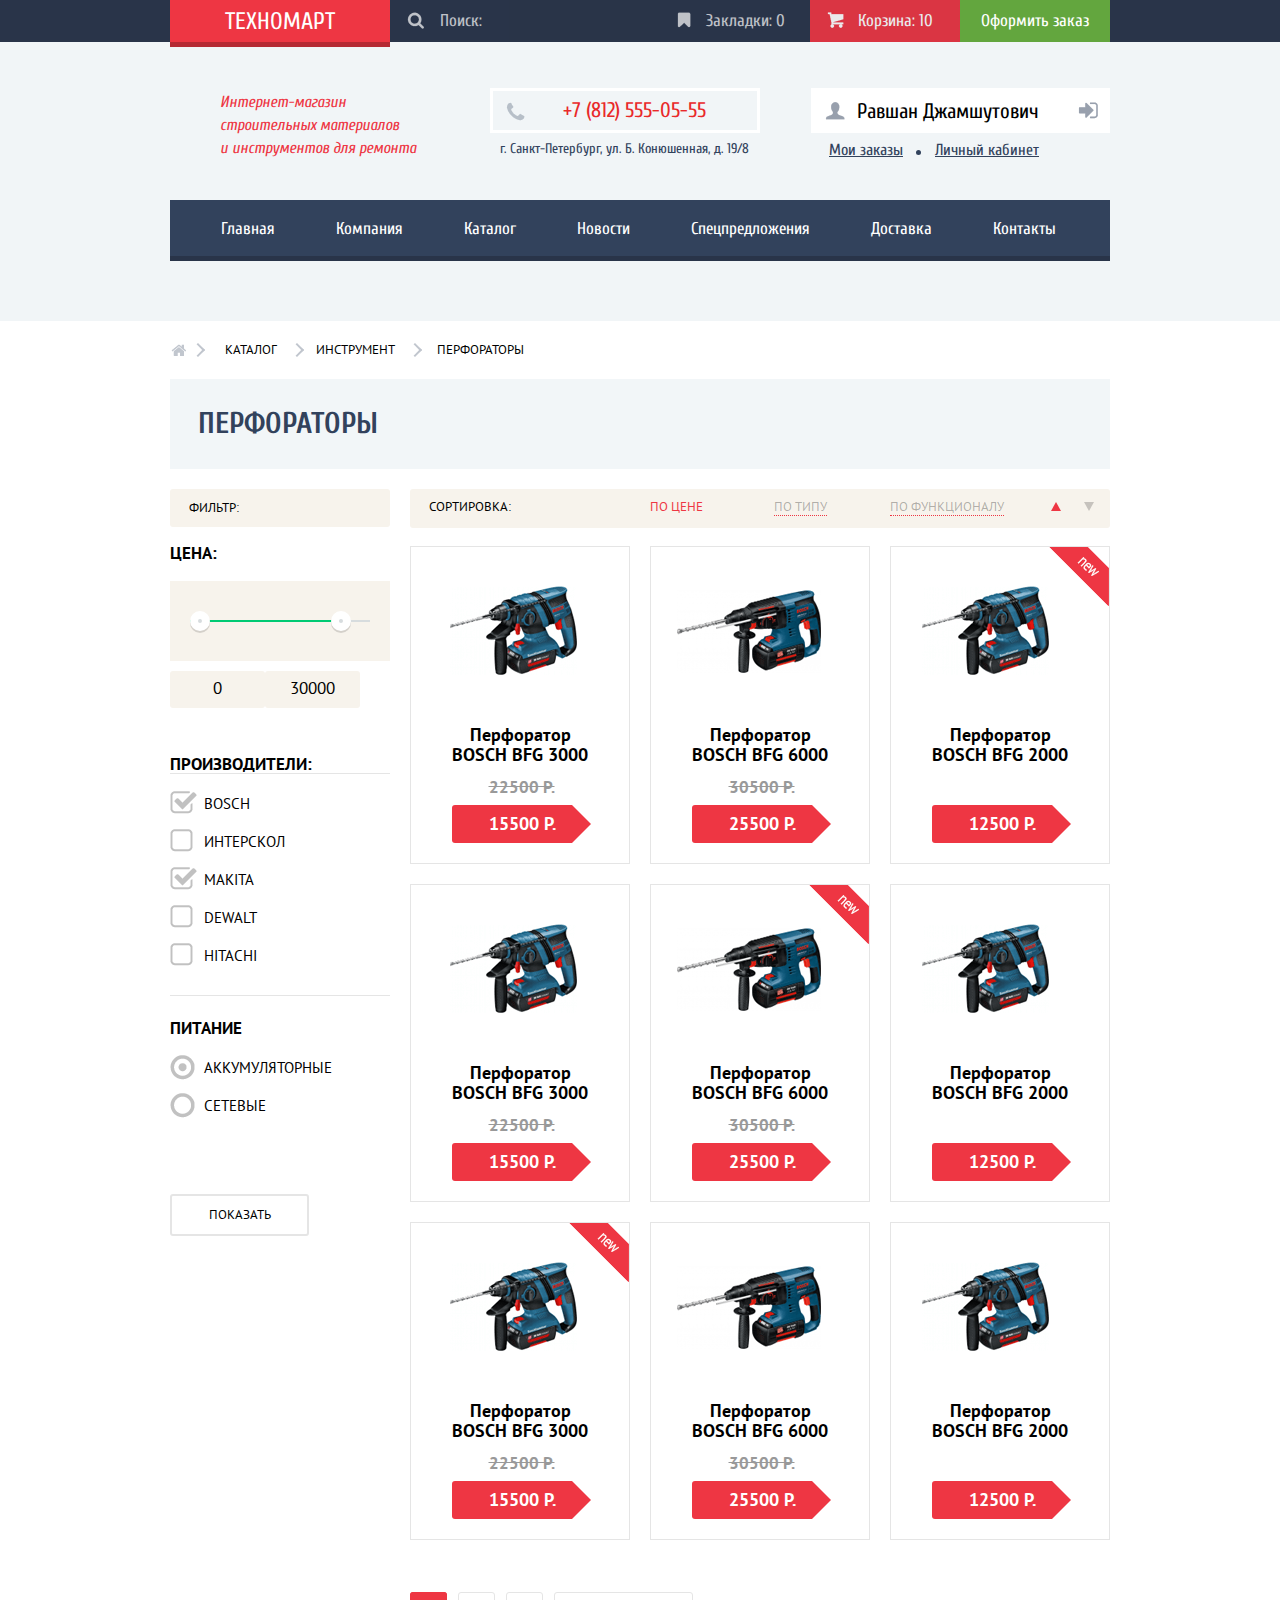
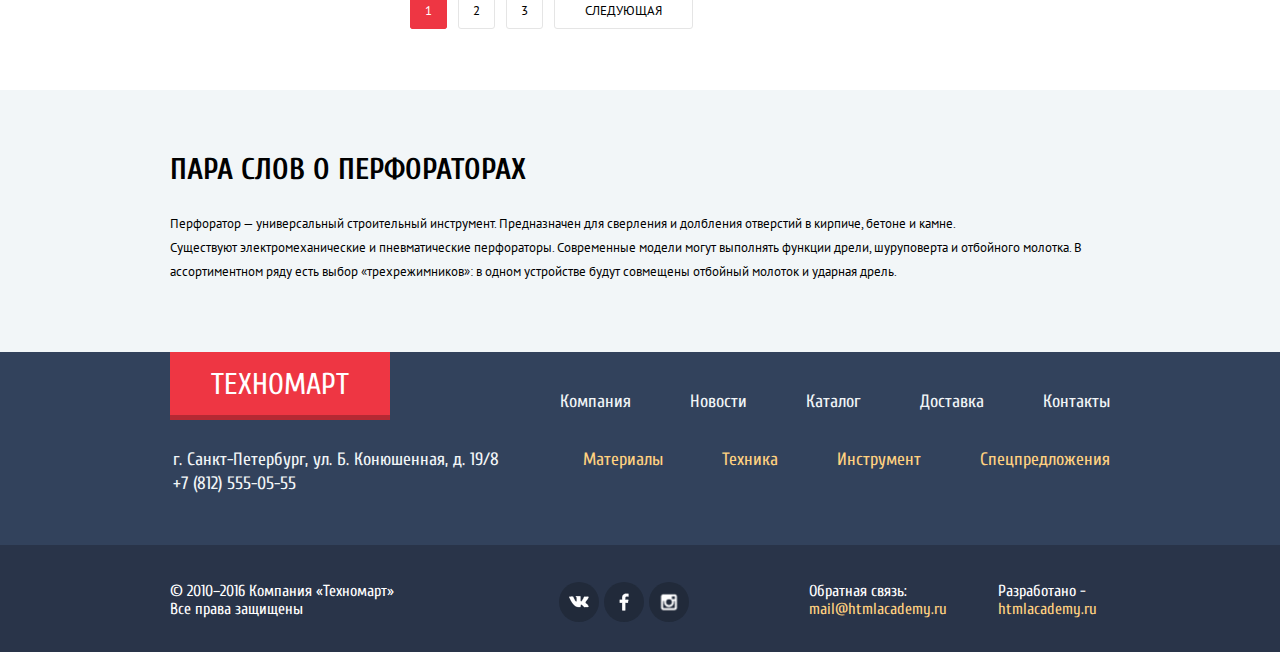
==== commit f8e047da: "Actions on hover etc." ====
--- a/catalog.html
+++ b/catalog.html
@@ -90,7 +90,7 @@
               </div>
               <div class="price-controls">
                 <input type="text" name="min-price" id="min-price" value="0">
-                <label class="min-price" for="min-price">От</label>
+                <label class="min-price" for="min-price" >От</label>
                 <input type="text" name="max-price" id="max-price" value="30000">
                 <label class="max-price" for="max-price">До</label>
               </div>
--- a/css/style.css
+++ b/css/style.css
@@ -130,6 +130,11 @@
   width: 20px;
   height: 12px;
   background-position: -83px -132px;
+}
+.icon-w {
+    width: 17px;
+    height: 17px;
+    background-position: -113px -132px;
 }
 
 /*Header*/
@@ -267,13 +272,14 @@
 }
 .order-buttons .navigation-icon:hover, label[for="search"]:hover {
   opacity: 1;
+	background-color: #212a3a;
 }
 .order-buttons .navigation-icon:active {
-  opacity: .5;
+  opacity: .7;
   background-color: #161d29;
 }
 .store-navigation .nav-search:focus~.search-icon::before {
-  background-position: -66px -109px;
+  background-position: -113px -132px;
 }
 .store-navigation .nav-order:hover {
   background-color: #5fbb2d;
@@ -664,6 +670,14 @@
   line-height: 18px;
   padding: 10px;
   border-radius: 3px;
+}
+.slide-btn:hover,
+.universal-btn:hover {
+	background-color: #ca2c37;
+}
+.slide-btn:active,
+.universal-btn:active {
+	background-color: #ba2732;
 }
 .left-slider-part {
   width: 620px;
@@ -1057,6 +1071,9 @@
 }
 .credit {
   background: #f1f5f7 url("../img/credit.png") right bottom no-repeat;
+}
+.credit .universal-btn {
+	width: 195px;
 }
 .services #serv-1:checked~.services-slides .delivery, #serv-2:checked~.services-slides .guarantee, #serv-3:checked~.services-slides .credit {
   display: flex;
@@ -1600,6 +1617,14 @@
 .sorting .down::before {
   transform: rotate(180deg);
 }
+.sorting .up:hover::before,
+.sorting .down:hover::before {
+	 border-bottom: 9px solid #000;
+}
+.sorting .up:active::before,
+.sorting .down:active::before {
+	 border-bottom: 9px solid #ee3643;
+}
 .panavigation {
   margin: 0;
   margin-bottom: 54px;
@@ -1628,13 +1653,23 @@
   text-decoration: none;
   text-align: center;
   vertical-align: middle;
-  border: 2px solid #e5e5e5;
+  border: 1px solid #e5e5e5;
   border-radius: 3px;
 }
 .panavigation a.active {
   background-color: #ee3643;
-  border: 2px solid #ee3643;
+  border: 1px solid #ee3643;
   color: #fff;
+}
+.panavigation a:hover {
+	  border: 1px solid #bdc6ca;
+		background-color: #fff;
+		color: #000;
+}
+.panavigation a:active {
+	  border: 1px solid #ee3643;
+		background-color: #fff;
+		color: #000;
 }
 .panavigation .next {
   padding-left: 30px;
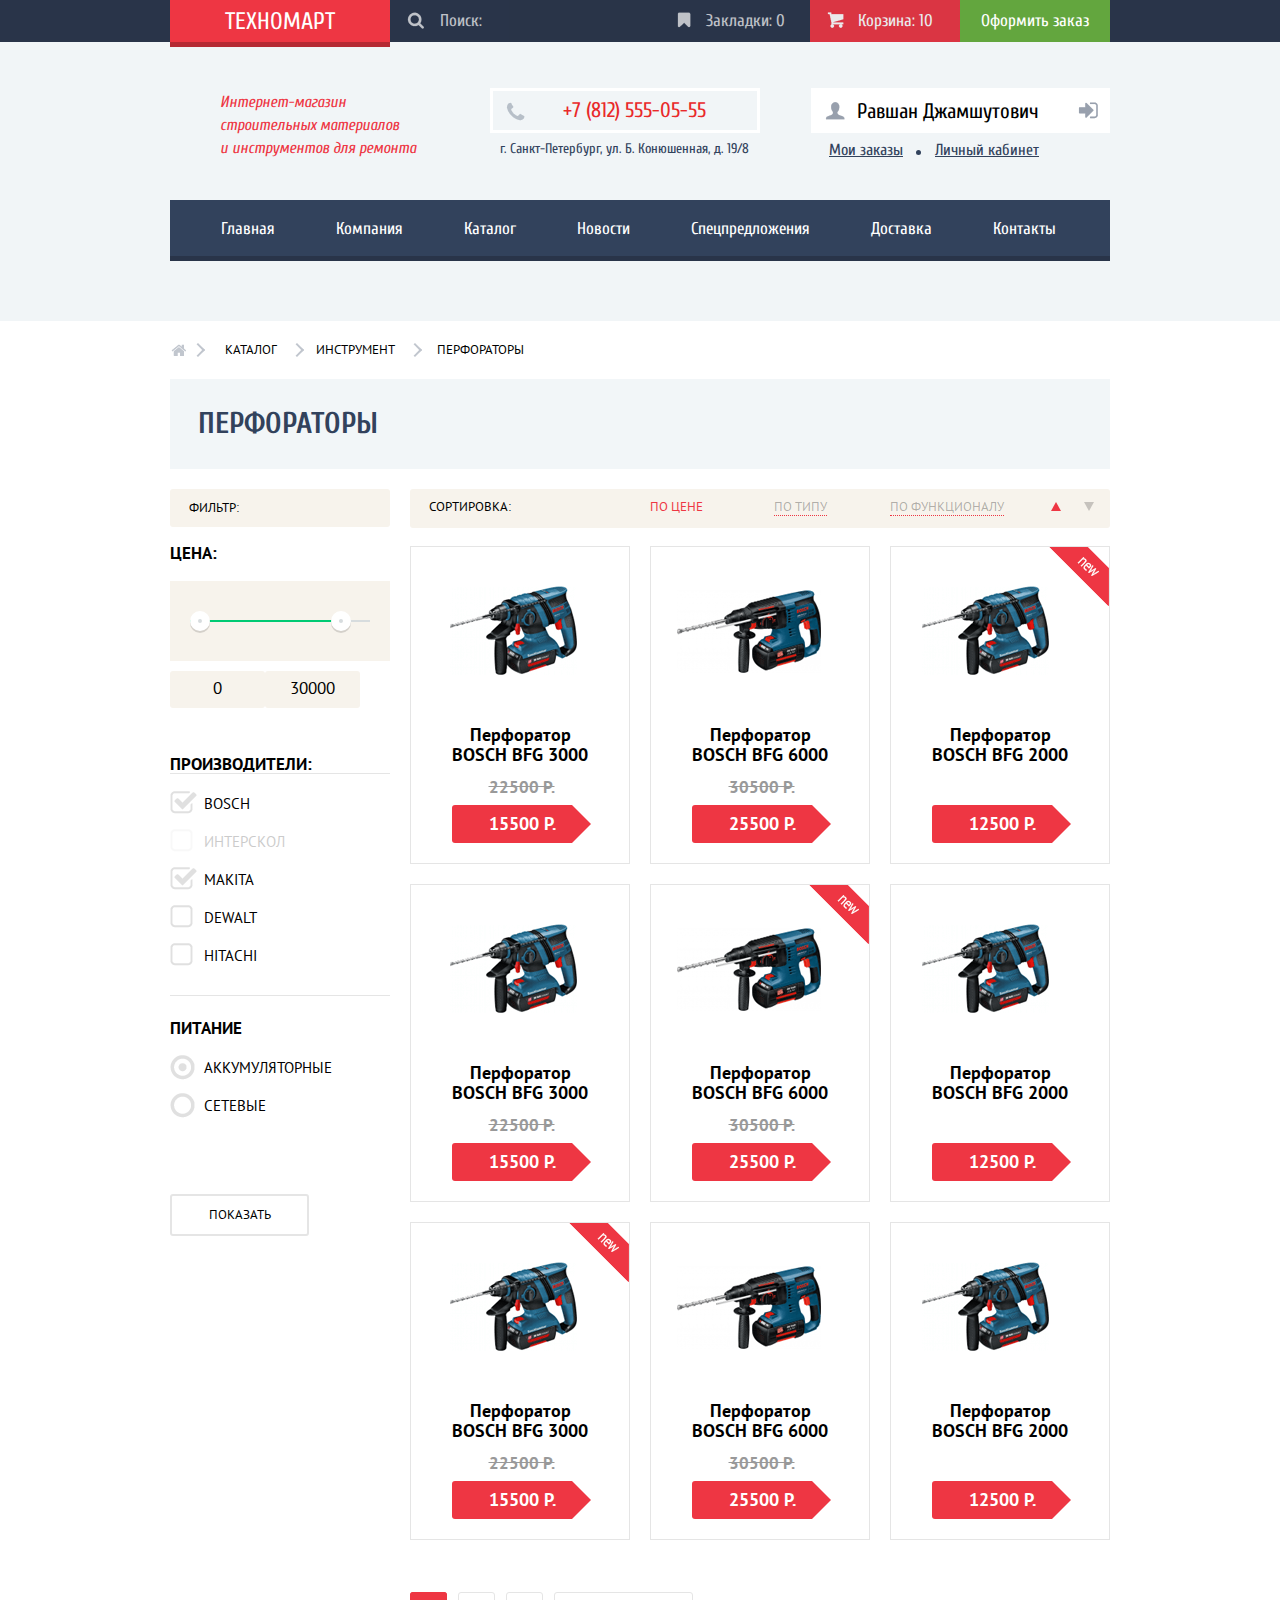
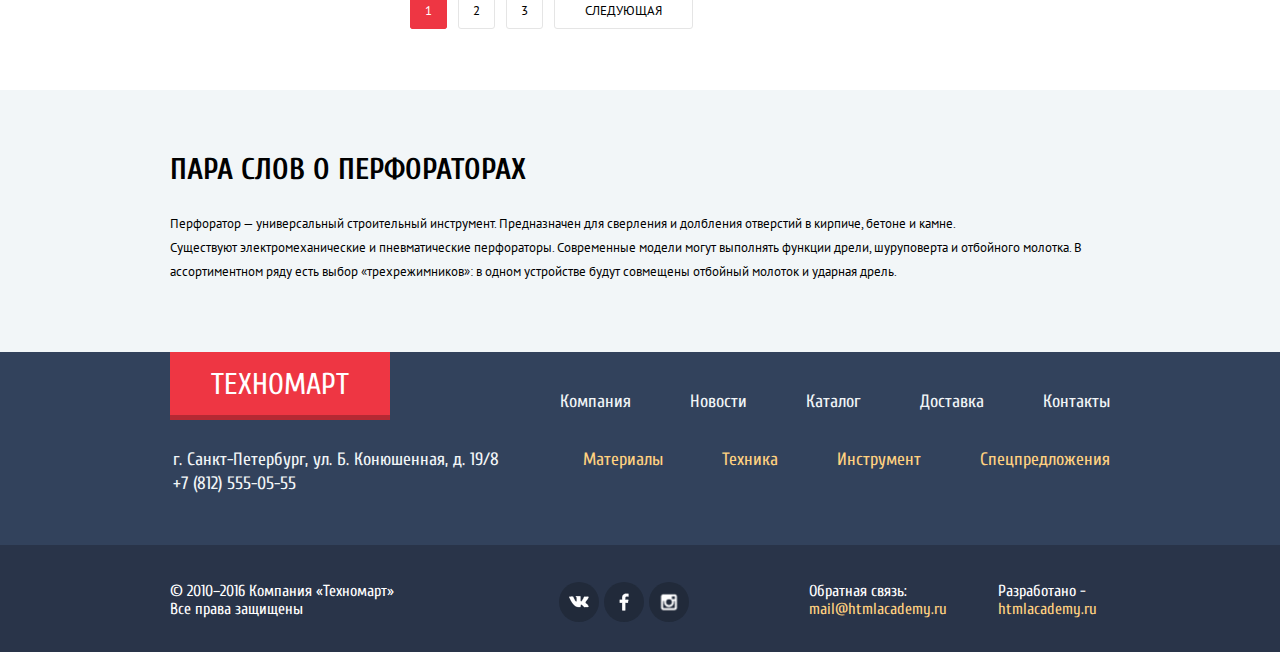
==== commit 66a8b6f5: "Modal-map" ====
--- a/catalog.html
+++ b/catalog.html
@@ -100,7 +100,7 @@
               <legend>Производители:</legend>
               <input type="checkbox" name="producer" id="Bosch" checked>
               <label for="Bosch">Bosch</label>
-              <input type="checkbox" name="producer" id="Inter">
+              <input type="checkbox" name="producer" id="Inter" disabled>
               <label for="Inter">Интерскол</label>
   						<input type="checkbox" name="producer" id="Makita" checked>
               <label for="Makita">Makita</label>
--- a/css/style.css
+++ b/css/style.css
@@ -1778,6 +1778,26 @@
   width: 25px;
   height: 25px;
   background-position: -5px -38px;
+
+}
+.producer-filter label::before,
+.charging-filter label::before {
+		opacity: .5;
+}
+
+.producer-filter label:hover::before,
+.charging-filter label:hover::before {
+		opacity: 1;
+}
+input[type="checkbox"]:disabled + label,
+input[type="radio"]:disabled + label,
+.producer-filter label:disabled::before,
+.charging-filter label:disabled::before {
+		opacity: .2;
+}
+input[type="checkbox"]:disabled + label:hover::before,
+input[type="radio"]:disabled + label:hover::before {
+			opacity: .2;
 }
 input[type="radio"]:checked+label::before {
   width: 25px;
@@ -1887,3 +1907,64 @@
 .range-toggle:hover {
   background: #1c4f80;
 }
+																															/*Modal-content*/
+/*.modal-content-map {
+  position: fixed;
+  top: 50%;
+  left: 50%;
+
+  display: none;
+  width: 766px;
+  height: 561px;
+  margin-top: -280px;
+  margin-left: -390px;
+
+  background: #e9e5dc url("img/map.png");
+  border: 7px solid white;
+  box-shadow: 0 30px 50px rgba(0, 0, 0, 0.7);
+}
+
+.modal-content-show {
+  display: block;
+  animation: bounce 0.6s;
+}
+
+.modal-error {
+  animation: shake 0.6s;
+}
+
+.modal-content-close {
+  position: absolute;
+  top: 0;
+  right: -34px;
+
+  width: 22px;
+  height: 22px;
+
+  font-size: 0;
+
+  background-color: transparent;
+  border: 0;
+  cursor: pointer;
+}
+
+.modal-content-close::before,
+.modal-content-close::after {
+  content: "";
+  position: absolute;
+  top: 10px;
+  left: 2px;
+
+  width: 19px;
+  height: 3px;
+  background-color: #d0d0d0;
+  border-radius: 1px;
+}
+
+.modal-content-close::before {
+  transform: rotate(45deg);
+}
+
+.modal-content-close::after {
+  transform: rotate(-45deg);
+}*/
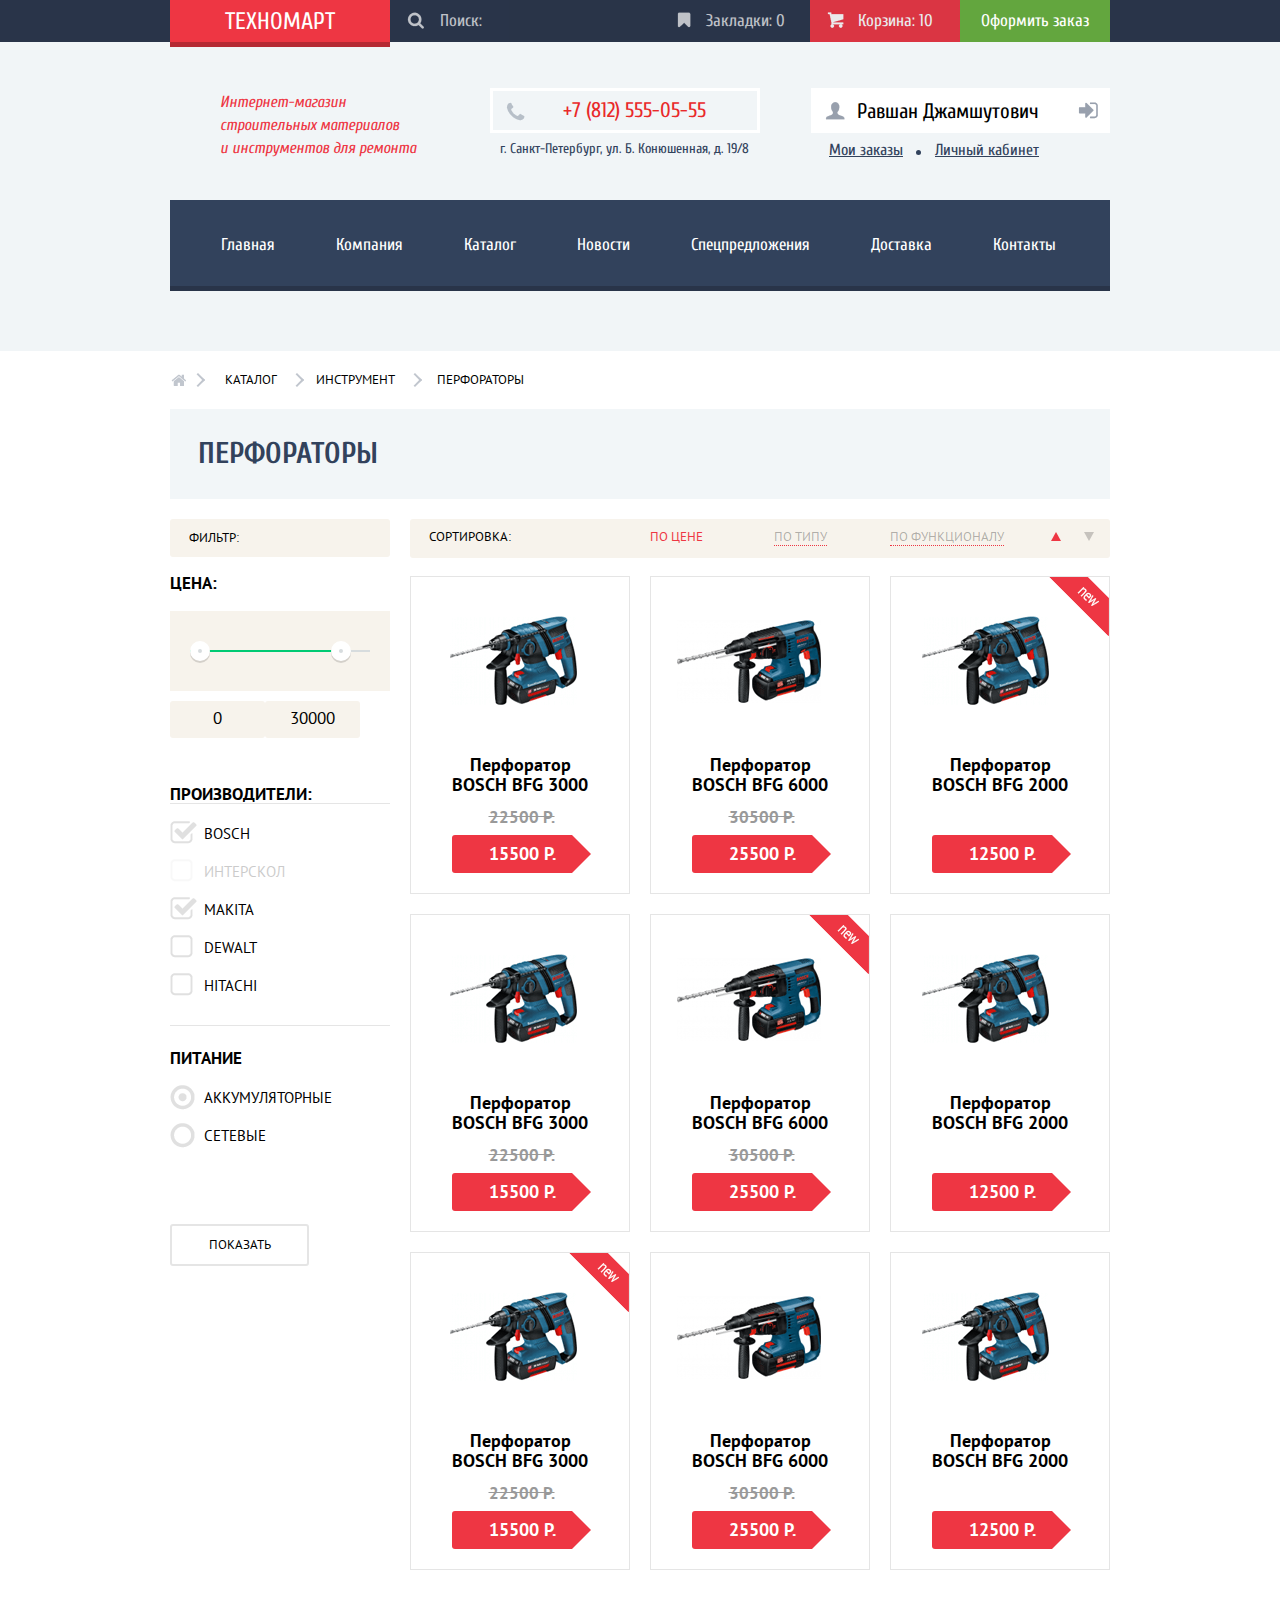
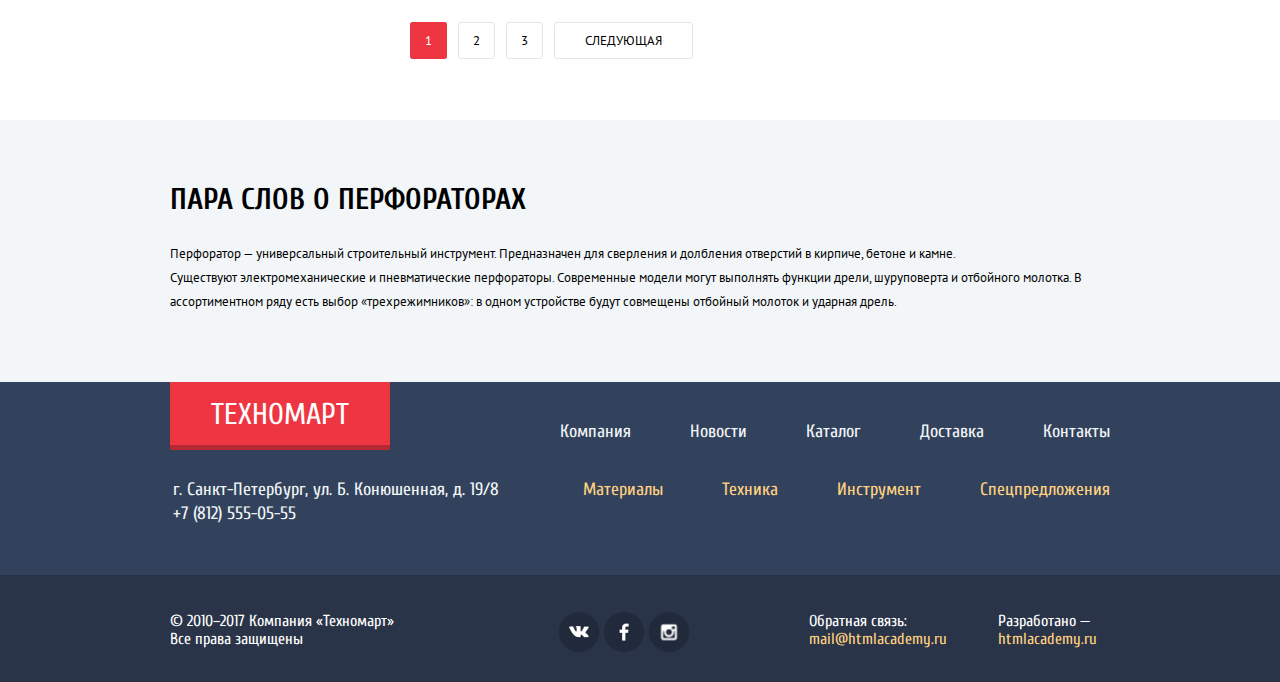
==== commit 09f4f501: "Ul-a error" ====
--- a/catalog.html
+++ b/catalog.html
@@ -275,43 +275,25 @@
     <div class="footer-navigation main-menu">
       <a href="index.html" class="logo">Техномарт</a>
       <ul>
-        <a href="index.html">
-          <li>Компания</li>
-        </a>
-        <a href="#">
-          <li>Новости</li>
-        </a>
-        <a href="#">
-          <li>Каталог</li>
-        </a>
-        <a href="#">
-          <li>Доставка</li>
-        </a>
-        <a href="#">
-          <li>Контакты</li>
-        </a>
+          <li><a href="#">Компания</a></li>
+          <li><a href="#">Новости</a></li>
+          <li><a href="catalog.html">Каталог</a></li>
+          <li><a href="#">Доставка</a></li>
+          <li><a href="#">Контакты</a></li>
       </ul>
     </div>
     <div class="footer-navigation submenu">
       <p>г. Санкт-Петербург, ул. Б. Конюшенная, д. 19/8 <br>+7 (812) 555-05-55</p>
       <ul>
-        <a href="#">
-          <li>Материалы</li>
-        </a>
-        <a href="#">
-          <li>Техника</li>
-        </a>
-        <a href="#">
-          <li>Инструмент</li>
-        </a>
-        <a href="#">
-          <li>Спецпредложения</li>
-        </a>
+          <li><a href="#">Материалы</a></li>
+          <li><a href="#">Техника</a></li>
+          <li><a href="#">Инструмент</a></li>
+          <li><a href="#">Спецпредложения</a></li>
       </ul>
     </div>
     <div class="footer-contacts">
       <div class="copyright">
-        <p>© 2010–2016 Компания «Техномарт»</p>
+        <p>© 2010–2017 Компания «Техномарт»</p>
         <p>Все права защищены</p>
       </div>
       <div class="socials">
@@ -324,7 +306,7 @@
         <a href="mailto:mail@htmlacademy.ru">mail@htmlacademy.ru</a>
       </div>
       <div class="developer">
-        <p>Разработано - </p>
+        <p>Разработано &mdash; </p>
         <a href="https://htmlacademy.ru/">htmlacademy.ru</a>
       </div>
     </div>
--- a/css/style.css
+++ b/css/style.css
@@ -314,14 +314,16 @@
   align-items: stretch;
 }
 .navigation li {
+	padding-top: 17px;
+	padding-bottom: 15px;
   list-style: none;
   margin: 0;
 }
 .navigation a {
-  padding-top: 20px;
+  padding-top: 19px;
   padding-left: 31px;
   padding-right: 30px;
-  padding-bottom: 19px;
+  padding-bottom: 18px;
   text-decoration: none;
   font-family: 'Cuprum', 'Arial', sans-serif;
   color: #fff;
@@ -1083,7 +1085,7 @@
   display: flex;
   justify-content: space-between;
   padding-top: 55px;
-  padding-bottom: 61px;
+  padding-bottom: 86px;
   padding-left: calc((100% - 940px) / 2);
   padding-right: calc((100% - 940px) / 2);
 }
@@ -1144,8 +1146,8 @@
 }
 .map .universal-btn {
   width: 100%;
-  margim: 0;
-  margin-top: 40px;
+  margin: 0;
+  margin-top: 33px;
   padding-top: 12px;
   padding-bottom: 8px;
   padding-left: 4px;
@@ -1282,19 +1284,20 @@
 }
 .footer-navigation li {
   list-style: none;
+	margin-left: 29px;
+	margin-right: 30px;
 }
 .footer-navigation a {
   text-decoration: none;
   color: #f1f5f7;
   font-size: 18px;
   line-height: 24px;
-  margin-left: 29px;
-  margin-right: 30px;
+
 }
 .footer-navigation .logo {
   margin: 0;
 }
-.footer-navigation a:last-child {
+.footer-navigation li:last-child {
   margin-right: 0;
 }
 .submenu {
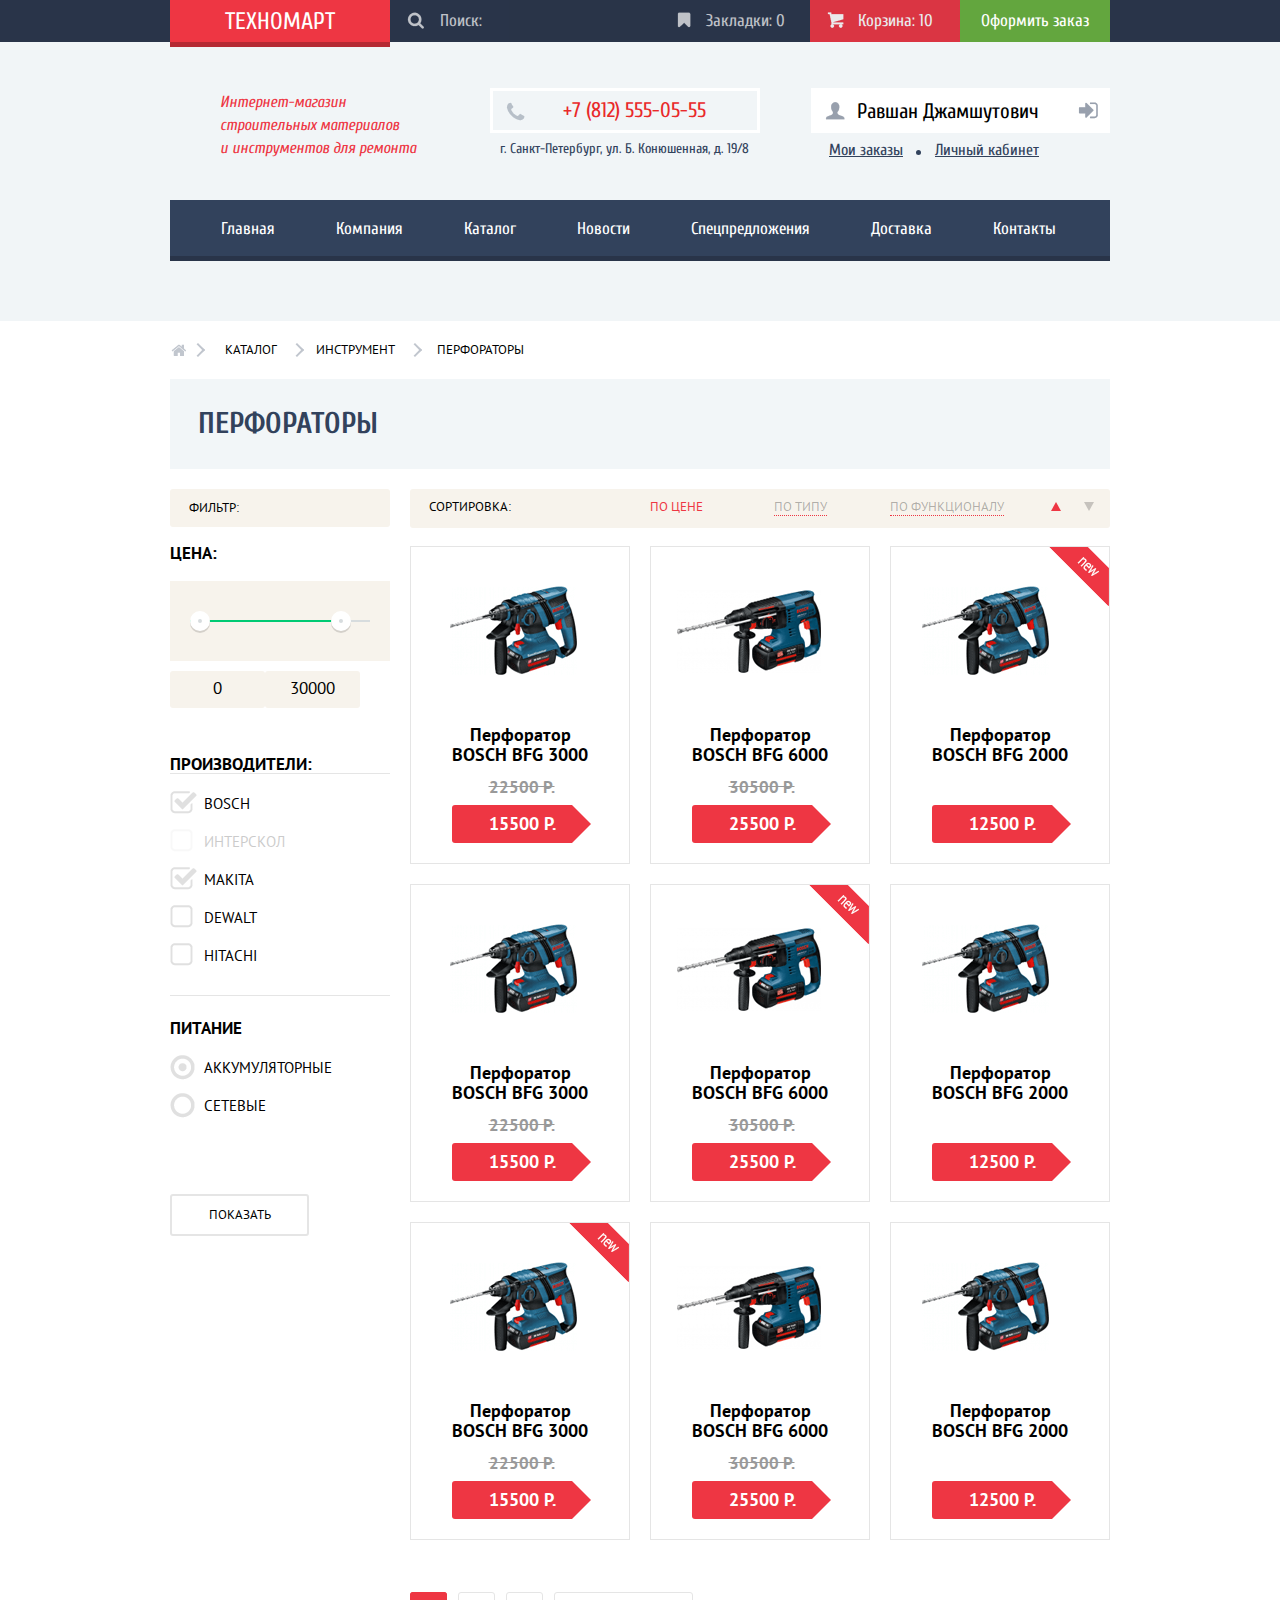
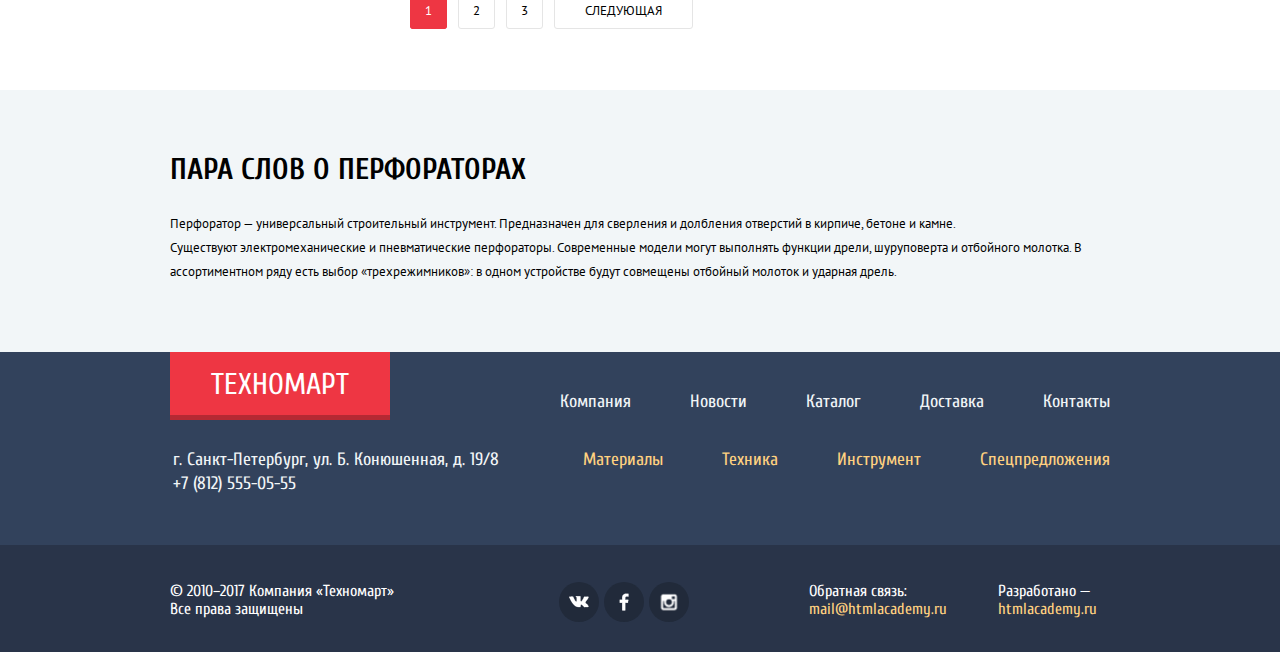
==== commit 03a1bcde: "Ul-a error here" ====
--- a/catalog.html
+++ b/catalog.html
@@ -40,27 +40,13 @@
     </div>
     <nav class="navigation">
       <ul>
-        <a href="index.html">
-          <li>Главная</li>
-        </a>
-        <a href="#">
-          <li>Компания</li>
-        </a>
-        <a href="catalog.html">
-          <li>Каталог</li>
-        </a>
-        <a href="#">
-          <li>Новости</li>
-        </a>
-        <a href="#">
-          <li>Спецпредложения</li>
-        </a>
-        <a href="#">
-          <li>Доставка</li>
-        </a>
-        <a href="#">
-          <li>Контакты</li>
-        </a>
+          <li><a href="index.html">Главная</a></li>
+          <li><a href="#">Компания</a></li>
+          <li><a href="#">Каталог</a></li>
+          <li><a href="#">Новости</a></li>
+          <li><a href="#">Спецпредложения</a></li>
+          <li><a href="#">Доставка</a></li>
+          <li><a href="#">Контакты</a></li>
       </ul>
     </nav>
   </header>
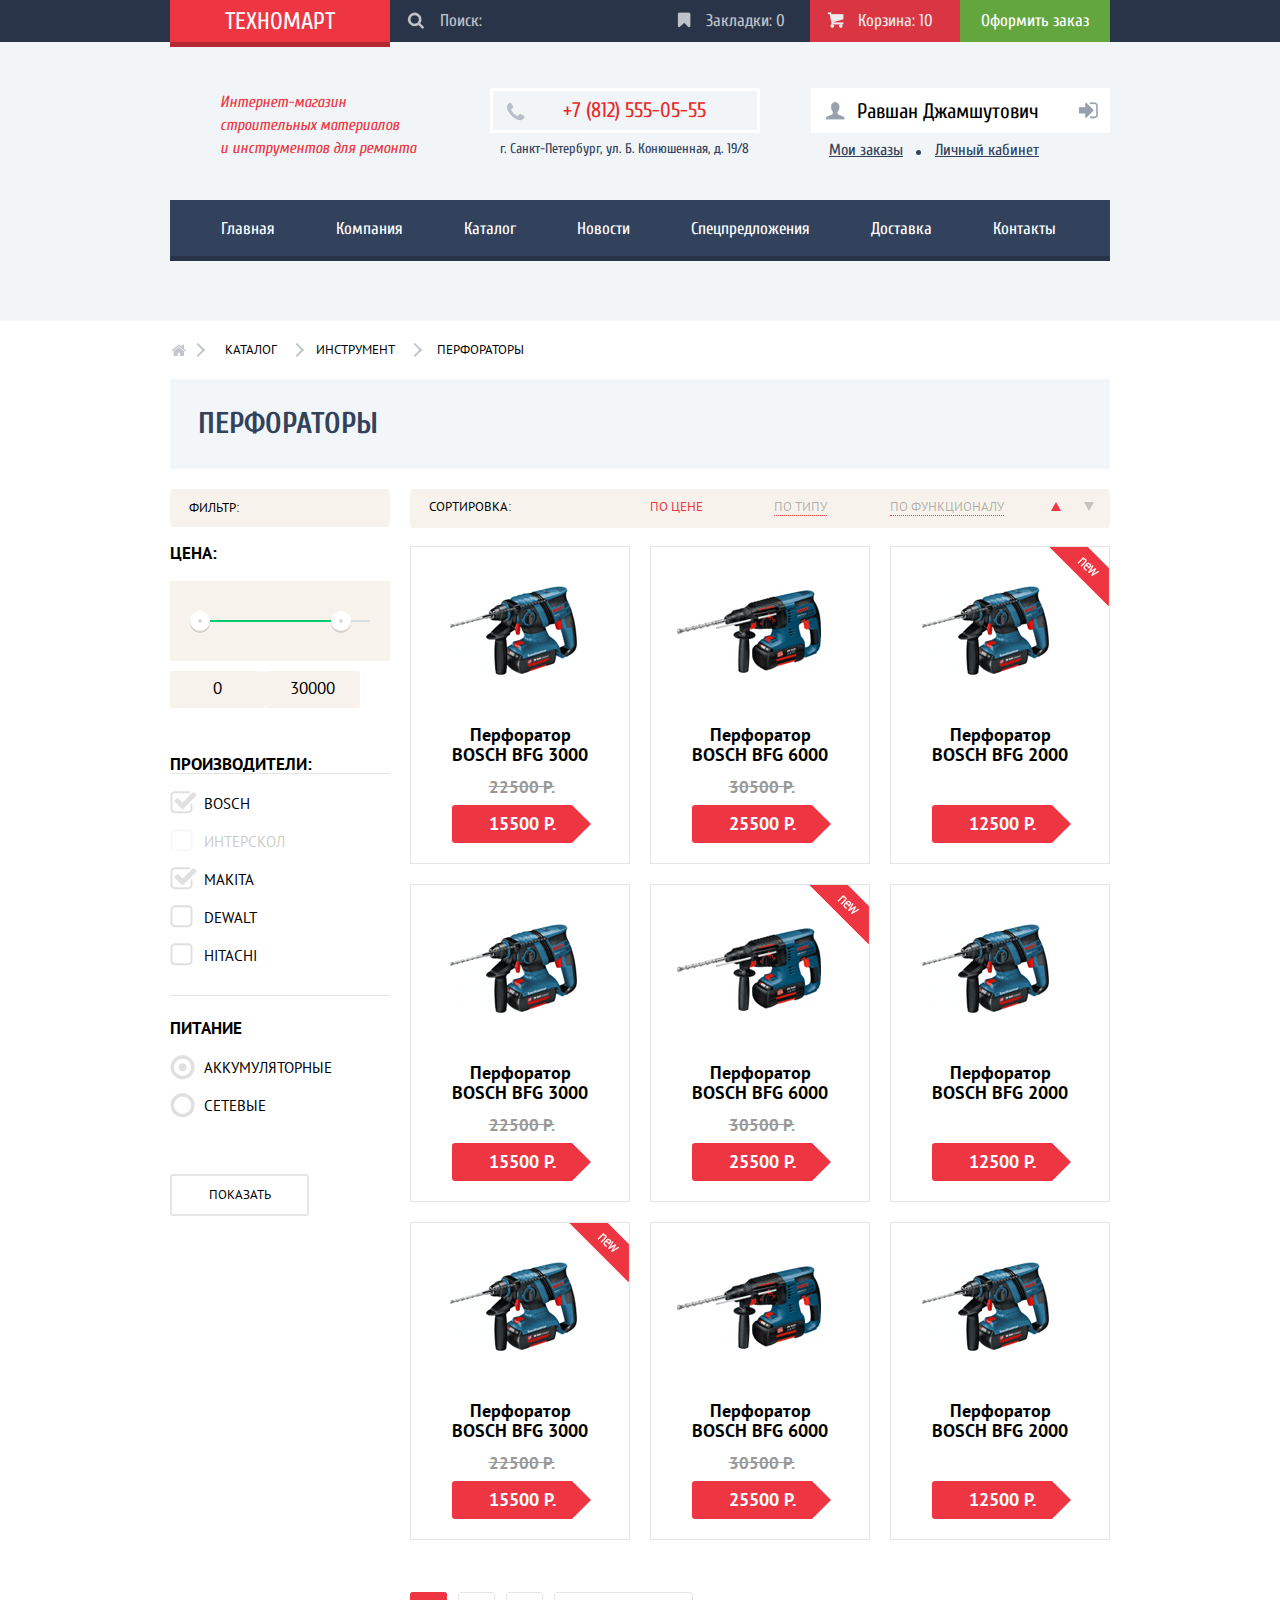
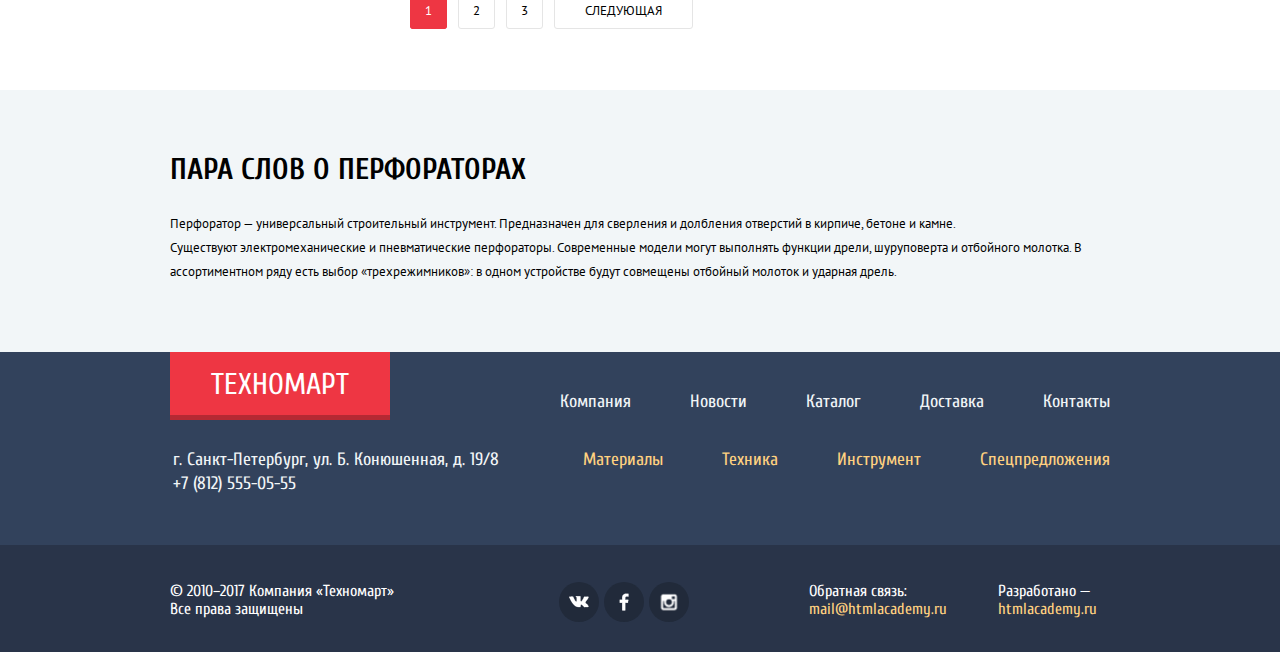
==== commit 854e70d8: "Min" ====
--- a/catalog.html
+++ b/catalog.html
@@ -4,7 +4,7 @@
 <head>
   <meta charset="utf-8">
   <link rel="stylesheet" type="text/css" href="css/normalize.css">
-  <link rel="stylesheet" type="text/css" href="css/style.css">
+  <link rel="stylesheet" type="text/css" href="css/min-style.css">
   <link href="https://fonts.googleapis.com/css?family=Cuprum:400,700&amp;subset=cyrillic" rel="stylesheet">
   <link href="https://fonts.googleapis.com/css?family=PT+Sans:400,400i,700&amp;subset=cyrillic" rel="stylesheet">
   <title>HTML Academy: Техномарт</title>
--- a/css/min-style.css
+++ b/css/min-style.css
@@ -0,0 +1 @@
+*{box-sizing:border-box}.container,body,html{display:flex;flex-direction:column}html{margin:0;width:100%}.container,body{justify-content:space-between}body{min-height:100vh;font-family:'Cuprum','Arial',sans-serif;font-size:18px;line-height:24px;color:#000;font-weight:400;margin-top:0;width:100%}.container{width:940px;margin:0 auto;align-items:stretch}.icon{background-image:url(spritesheet.png);background-repeat:no-repeat;display:block}.icon-basket{width:17px;height:16px;background-position:-5px -5px}.icon-bookmark{width:14px;height:16px;background-position:-32px -5px}.icon-check-off{width:23px;height:23px;background-position:-56px -5px}.icon-check-on{width:27px;height:23px;background-position:-89px -5px}.icon-circle,.icon-circle-dot{width:25px;height:25px;background-position:-5px -38px}.icon-circle-dot{background-position:-40px -38px}.icon-down-dir{width:11px;height:10px;background-position:-75px -38px}.icon-facebook{width:10px;height:18px;background-position:-96px -38px}.icon-home{width:15px;height:12px;background-position:-75px -66px}.icon-instagram{width:17px;height:17px;background-position:-100px -66px}.icon-left{width:22px;height:40px;background-position:-126px -5px}.icon-login{width:20px;height:17px;background-position:-127px -55px}.icon-logout{width:21px;height:17px;background-position:-5px -82px}.icon-phone{width:19px;height:19px;background-position:-36px -82px}.icon-right{width:22px;height:40px;background-position:-127px -82px}.icon-search,.store-navigation .search-icon::before{width:17px;height:17px;background-position:-5px -132px}.icon-up-dir{width:11px;height:10px;background-position:-32px -132px}.icon-user,.icon-vk{width:20px;height:18px;background-position:-53px -132px}.icon-vk{height:12px;background-position:-83px -132px}.icon-w{width:17px;height:17px;background-position:-113px -132px}header{background-color:#f1f5f7}main{width:100%;background-color:#fff}.navigation,footer{background-color:#32425c}.bg-container{display:flex;height:42px;width:100%}.store-navigation{background-color:#293449;color:#fff;font-size:17px;line-height:18px;display:flex;justify-content:stretch;align-items:stretch;padding-left:calc((100% - 940px)/2);padding-right:calc((100% - 940px)/2)}.store-navigation .logo{font-size:24px;line-height:24px;padding-top:10px;padding-bottom:8px;box-shadow:0 5px 0 0 #b52933}.footer-navigation .logo,.store-navigation .logo{text-decoration:none;text-align:center;vertical-align:middle;color:#fff;background-color:#ee3643;text-transform:uppercase;width:220px}.searching-form{position:relative;width:270px}.searching-form .nav-search{width:100%;height:42px;margin:0;border:none;outline:none;background-color:#293449}.searching-form label[for=search]{position:absolute;width:270px;height:42px;top:0;left:0;padding-left:50px;color:#fff;font-size:17px;line-height:42px;text-align:left;background-color:#293449;opacity:.7}.store-navigation a{position:relative;text-decoration:none;color:inherit;font-size:inherit;line-height:inherit;width:150px;padding-top:12px;padding-bottom:12px;text-align:center}.nav-search,.store-navigation .navigation-icon{padding-left:20px}.navigation-icon::before{position:absolute;content:"";width:50px;height:42px;top:12px;left:17px;background-image:url(../img/sprite.png);background-repeat:no-repeat}.store-navigation .bookmark-icon::before{width:14px;height:16px;background-position:-32px -5px}.store-navigation .basket-icon::before{width:17px;height:16px;background-position:-5px -5px}.order-buttons .navigation-icon{opacity:.7}.store-navigation .nav-order{background-color:#63a63e}.store-navigation .nav-basket{background-color:#ee3643;opacity:.9}.account a:hover::after,.account a:hover::before,.charging-filter label:hover::before,.producer-filter label:hover::before,.store-navigation .nav-basket:hover{opacity:1}.store-navigation .nav-search:active,.store-navigation .nav-search:focus{padding-left:50px;background-color:#fff;color:#000}.store-navigation .nav-search:focus~label[for=search]{width:50px;background-color:#fff;font-size:0}.order-buttons .navigation-icon:hover,label[for=search]:hover{opacity:1;background-color:#212a3a}.order-buttons .navigation-icon:active{opacity:.7;background-color:#161d29}.store-navigation .nav-search:focus~.search-icon::before{background-position:-113px -132px}.store-navigation .nav-order:hover{background-color:#5fbb2d}.footer-navigation .logo:hover,.store-navigation .logo:hover{background-color:#ca2c37}.store-navigation .nav-order:active{background-color:#518534}.footer-navigation .logo:active,.store-navigation .logo:active,.store-navigation .nav-basket:active{background-color:#ba2732}.order-buttons{display:flex;flex-direction:row;justify-content:flex-end;align-items:stretch}.navigation{box-shadow:0 5px 0 0 #293449;margin-bottom:65px;margin-left:calc((100% - 940px)/2);margin-right:calc((100% - 940px)/2)}.navigation ul,.store-info{display:flex;margin:0;padding:0 20px;flex-direction:row;justify-content:stretch;align-items:stretch}.navigation li{padding-top:17px;padding-bottom:15px;list-style:none;margin:0}.navigation a{padding:19px 30px 18px 31px;text-decoration:none;font-family:'Cuprum','Arial',sans-serif;color:#fff;font-size:17px;line-height:17px}.navigation a:hover{background-color:#293449}.navigation a:active{background-color:#1d2739}.store-info{padding:0;flex-basis:100%;justify-content:space-between;flex-wrap:nowrap;padding-left:calc((100% - 940px)/2);padding-right:calc((100% - 940px)/2);padding-top:46px;padding-bottom:39px}.contacts{display:flex;flex-direction:column;justify-content:stretch;align-items:flex-start;flex-basis:300px}.summary{margin:0;flex-basis:300px;font-family:'Cuprum','Arial',sans-serif;font-style:italic;font-size:16px;line-height:23px;padding:3px 50px 0;letter-spacing:normal}.summary p{margin:0}.store-info .phone{position:relative;margin:0;width:270px;color:#e9292a;font-size:21px;line-height:21px;padding:9px 50px 9px 70px;border:3px solid #fff}.store-info .phone::before{position:absolute;content:"";width:19px;height:19px;top:11px;left:13px;background:url(../img/sprite.png) -36px -82px no-repeat}.account a{position:relative;color:#000}.account .sign-in::before{height:17px;left:14px;background:url(../img/sprite.png) -127px -55px no-repeat}.account .sign-in::before,.account .user::after,.account .user::before{position:absolute;content:"";width:20px;top:14px;opacity:.5}.account .user::before{left:14px;background:url(../img/sprite.png) -53px -132px no-repeat;height:18px}.account .user::after{height:17px;right:12px;background:url(../img/sprite.png) -127px -55px no-repeat}.account a:hover,.summary{color:#ee3643}.account a:active{color:rgba(0,0,0,.5)}.account a:active::before,.account a:active:not(.orders)::after{opacity:.5}.address{color:#32425c;font-size:14px;line-height:24px;margin:4px 0 0;padding-left:10px}.account{width:300px;display:flex;flex-direction:row;justify-content:flex-end;align-items:flex-start;flex-wrap:wrap}.account .account-icon{background-color:#fff;color:#000;font-size:21px;line-height:21px;padding:12px 25px;text-decoration:none}.account .sign-in{margin-right:10px;padding-left:48px}.account .orders,.account .personal-account{font-size:16px;line-height:18px;color:#32425c}.account .orders{position:relative;margin-left:18px;margin-right:32px}.account .orders::after{position:absolute;content:"";width:5px;height:5px;top:50%;right:-18px;background-color:#32425c;border-radius:50%}.account .personal-account{margin-right:71px}.account .user{margin-bottom:5px;padding-left:46px;padding-top:13px;padding-bottom:11px;width:299px}.advantage,.slider-block{display:flex;justify-content:space-between}.slider-block{align-content:space-between;flex-wrap:nowrap;margin-top:58px;width:940px;height:410px;flex-direction:row;margin-bottom:54px}.advantage{position:relative;width:300px;height:123px;margin-bottom:20px;flex-shrink:0;padding:22px 140px 22px 22px;flex-direction:column;align-items:stretch}.advantage p,.advantage-btn{font-family:'Cuprum','Arial',sans-serif;color:#fff}.advantage p{margin:0 0 12px;font-weight:700;font-size:24px;line-height:30px}.advantage-btn{min-width:135px;background-color:rgba(0,0,0,.1);text-decoration:none;font-size:14px;line-height:18px;font-weight:400;text-transform:uppercase;text-align:center;padding:10px 20px 10px 24px;border-radius:3px;margin-left:2px}.right-slider-part .advantage-btn{padding-left:20px}.advantage-btn:hover{background-color:rgba(0,0,0,.2)}.advantage-btn:active{background-color:rgba(0,0,0,.3)}.slider{position:relative;width:620px;height:266px;display:flex;flex-direction:row;flex-wrap:nowrap;color:#fff;background-color:#f2f6f8}.services-slider input[type=radio],.slider input[type=radio]{position:absolute;opacity:0}.next-slide span,.previous-slide span{position:absolute;top:113px;z-index:100}.previous-slide span{left:24px}.next-slide span{right:20px}.slider-controls{position:absolute;width:140px;height:25px;left:240px;bottom:30px;text-align:center;z-index:100}.slider-controls label{display:inline-flex;background-color:#fff;width:10px;height:10px;border:2px solid #fff;border-radius:50%;text-align:center;vertical-align:middle}.slider-controls label:first-child{margin-right:10px}#btn-1:checked~.slider-controls label[for=btn-1],#btn-2:checked~.slider-controls label[for=btn-2]{background-color:#ee3643}.slide{position:absolute;top:0;left:0;height:100%;flex-direction:column;justify-content:space-between;align-content:flex-start;flex-shrink:0;padding:26px 22px 22px 24px;overflow:hidden}.slide,.slides{display:flex;width:100%}.slide:first-child{background:#6a5947 url(../img/perfman.jpg) no-repeat}.slide:nth-child(2){background:#6a5947 url(../img/drillman.jpg) no-repeat}.charging-filter input[type=radio],.producer-filter input[type=checkbox],.slide{display:none}#btn-1:checked~.slides .slide:first-child{display:flex}#btn-2:checked~.slides .slide:nth-child(2){display:flex}.slide-header{font-family:'Cuprum','Arial',sans-serif;font-weight:700;font-size:36px;line-height:30px;text-transform:uppercase;color:#fff;margin:0 0 3px;padding:0}.slide-subheader{font-family:'Pt Sans','Arial',sans-serif;font-size:18px;line-height:24px;font-weight:400;color:#fff;margin:0;padding:0}.slide-btn{width:195px;background-color:#ee3643;color:#fff;text-decoration:none;text-transform:uppercase;text-align:center;font-family:'Cuprum','Arial',sans-serif;font-weight:400;font-size:14px;line-height:18px;padding:10px;border-radius:3px}.slide-btn:hover,.universal-btn:hover{background-color:#ca2c37}.slide-btn:active,.universal-btn:active{background-color:#ba2732}.left-slider-part,.right-slider-part{display:flex;justify-content:space-between}.left-slider-part{width:620px;flex-wrap:wrap;flex-direction:row}.right-slider-part{flex-direction:column}.left-slider-part .advantage:first-child{background:#f6b22d url(../img/can.png) 213px 50% no-repeat}.left-slider-part .advantage:nth-child(2){background:#4aafde url(../img/drill.png) 197px 50% no-repeat}.right-slider-part .advantage:first-child{background:#cc79d1 url(../img/tractor.png) 191px 50% no-repeat}.right-slider-part .advantage:nth-child(2){background:#85d179 url(../img/goods.png) 196px 50% no-repeat}.right-slider-part .advantage:last-child{background:#f6b22d url(../img/delivery.png) 191px 50% no-repeat}.new-price::after,.new::before{content:"";position:absolute;top:0}.new::before{background:url(../img/new.png) no-repeat;z-index:10;right:0;width:60px;height:60px}.popular-header{display:flex;flex-direction:row;justify-content:space-between;background-color:#f7f3ec;padding-right:24px;margin-bottom:18px}.item-buttons a,.popular-header h2{text-transform:uppercase;font-weight:400}.popular-header h2{color:#32425c;margin:0;padding-top:29px;padding-left:29px;font-size:30px;line-height:30px}.popular .universal-btn{width:253px;align-self:flex-end}.universal-btn{text-decoration:none;text-transform:uppercase;color:#fff;font-size:14px;line-height:18px;padding-top:10px;padding-bottom:10px;background-color:#ee3643;text-align:center;border-radius:3px;margin-top:25px;margin-bottom:26px}.products{display:flex;flex-direction:row;justify-content:space-between;flex-wrap:wrap;align-items:stretch;align-content:space-between;margin-bottom:20px}.filter-results .item,.products .item{position:relative;width:220px;height:318px;border:1px solid #e5e5e5;background-color:#fff;display:flex;flex-direction:column;justify-content:flex-start;align-items:center;font-family:'Pt Sans','Arial',sans-serif;font-size:18px;line-height:20px;color:#000;font-weight:700;text-align:center}.item-img{position:relative}.item img,.item-img{width:218px;height:160px}.item-info{display:flex;flex-direction:column;justify-content:space-between;align-items:stretch;flex-grow:1;padding:18px 30px 20px}.item-info p{margin:0}.item .old-price{font-size:17px;line-height:18px;font-weight:700;color:#999;text-decoration:line-through;padding-top:3px;padding-left:3px}.item .new-price{position:relative;width:120px;color:#fff;background-color:#ee3643;padding-top:9px;padding-bottom:9px;padding-left:21px;margin-left:11px;border-top-left-radius:3px;border-bottom-left-radius:3px;align-self:flex-start}.new-price::after{right:-38px;width:0;height:0;border:19px solid #fff;border-left-color:#ee3643}.item-buttons{display:none;width:218px;height:160px;flex-direction:column;justify-content:flex-start;align-items:center;flex-wrap:wrap;position:absolute;top:0;left:0;padding-top:43px;padding-left:41px;padding-right:41px;background-color:#fff;z-index:10}.item-buttons a{width:100%;text-decoration:none;font-family:'Cuprum','Arial',sans-serif;font-size:14px;line-height:14px;border-radius:3px}.item-buttons .buy-btn{position:relative;background-color:#63a63e;color:#fff;padding-top:13px;padding-bottom:5px;padding-left:8px;box-shadow:0 3px 0 0 #367315;margin-bottom:13px}.item-buttons .buy-btn::before{position:absolute;content:"";top:1px;left:3px;transform:translate(50%,50%);background:url(../img/sprite.png) -5px -5px no-repeat;width:17px;height:16px}.item-buttons .bookmark-btn{color:#32425c;background-color:#fff;border:3px solid #63a63e;padding:10px 0 9px 8px}.item:hover{border:1px solid #fff;box-shadow:0 10px 25px 0 rgba(0,0,0,.5)}.item:hover .item-buttons{display:flex}.buy-btn:hover{background-color:#5fbb2d}.buy-btn:active{background-color:#367315}.bookmark-btn:hover{border-color:#32425c}.bookmark-btn:active{border-color:rgba(50,66,92,.3);color:rgba(50,66,92,.3)}.popular-producers h2{padding-top:31px;padding-left:23px}.producers,.services{display:flex;flex-wrap:wrap}.producers{align-content:space-between;margin-top:21px;margin-bottom:65px;flex-direction:row;justify-content:space-between}.producers .producer-logo{width:220px;height:145px;border:1px solid #e5e5e5;display:flex;justify-content:center;align-items:center}.producers .producer-logo:hover{box-shadow:0 10px 25px 0 rgba(41,52,73,.5)}.producers .producer-logo:active{box-shadow:0 4px 10px 0 rgba(41,52,73,.5);opacity:.5}.producer-logo img{margin:auto}.producers a{text-decoration:none;margin-bottom:20px}.services{background-color:#f1f5f7;padding-left:calc((100% - 940px)/2);padding-right:calc((100% - 940px)/2);flex-direction:column;justify-content:flex-start;align-items:flex-start;padding-top:69px}.services h2{color:#000;font-family:'Cuprum','Arial',sans-serif;font-size:30px;line-height:24px;text-transform:uppercase;font-weight:400;margin:0;padding-bottom:28px}.services p{font-weight:700}.company p,.services p{color:#000;font-family:'PT Sans','Arial',sans-serif;font-size:13px;line-height:24px}.preamble{width:100%;flex-grow:1;flex-shrink:0;margin-bottom:0}.preamble p,.service-slide p{margin:0}.services-slider{display:flex;flex-wrap:nowrap}.services-navigation{width:240px;margin-top:70px;position:relative;display:flex;flex-direction:column;justify-content:flex-start;align-items:stretch;padding-bottom:102px}.services-navigation::after{content:"";position:absolute;top:0;right:0;transform:translate(0,-15%);width:10px;height:272px;background:url(../img/shadow.png) 0 0 no-repeat}.services-navigation label{color:#fff;font-family:'Cuprum','Arial',sans-serif;font-size:21px;line-height:30px;font-weight:700;background-color:#32425c;padding-left:22px;padding-top:13px;padding-bottom:16px;margin-bottom:2px;box-shadow:0 1px 0 0 #293449,0 -1px 0 0 #405069}.services-navigation label:hover{background-color:#293449}#serv-1:checked~.services-navigation label[for=serv-1],#serv-2:checked~.services-navigation label[for=serv-2],#serv-3:checked~.services-navigation label[for=serv-3]{background-color:#fff;color:#32425c;box-shadow:0 1px 0 0 #fff,0 -1px 0 0 #fff}.services-slides{width:700px;height:283px;position:relative;margin-top:70px;display:flex;background-color:#f1f5f7}.services-slides .service-slide{position:absolute;top:0;left:0;width:700px;height:283px;display:none;flex-direction:column;justify-content:flex-start;align-items:flex-start;padding-left:80px;flex-shrink:0;overflow:hidden;padding-top:3px}.service-slide h2{color:#32425c;text-transform:uppercase;font-size:36px;padding-bottom:31px}.delivery{background:#f1f5f7 url(../img/car.png) right bottom no-repeat;padding-right:335px}.guarantee{background:#f1f5f7 url(../img/guarantee.png) right bottom no-repeat;padding-right:240px}.credit{background:#f1f5f7 url(../img/credit.png) right bottom no-repeat}.credit .universal-btn{width:195px}#serv-2:checked~.services-slides .guarantee,#serv-3:checked~.services-slides .credit,.services #serv-1:checked~.services-slides .delivery{display:flex;z-index:10}.company{display:flex;justify-content:space-between;padding-top:55px;padding-bottom:86px;padding-left:calc((100% - 940px)/2);padding-right:calc((100% - 940px)/2)}.company h2{text-transform:uppercase;font-size:30px;margin-bottom:29px}.company p{font-weight:400;margin:0}.about,.map{display:flex;flex-direction:column;justify-content:flex-start;align-items:flex-start}.about{width:540px}.map{width:300px}.about p:first-of-type{margin-bottom:24px}.about ul{margin:20px 0 0;padding:0 0 0 36px}.about li{list-style:none;position:relative;font-family:'Cuprum','Arial',sans-serif;font-size:18px;line-height:20px;margin-bottom:20px}.about li::before{content:"";position:absolute;top:50%;left:-36px;width:25px;height:2px;background-color:#fb565a}.about .universal-btn{width:220px;margin:17px 0 0}.map p{margin-bottom:30px}.map .universal-btn{width:100%;margin:33px 0 0;padding-top:12px;padding-bottom:8px;padding-left:4px}.modal-window{display:none;position:fixed;bottom:200px;left:50%;transform:translate(-50%,0);width:630px;height:430px;border-top:7px solid #ee3643;padding-top:45px;padding-bottom:37px;background-image:linear-gradient(to bottom,#fff 311px,#f1f1f1 311px,#f1f1f1 112px);z-index:100;box-shadow:0 20px 40px 0 rgba(0,0,0,.75)}.modal-form{position:relative;display:flex;justify-content:space-between;flex-wrap:wrap;align-items:flex-end;margin-left:80px;margin-right:80px}.modal-form label{font-size:18px;line-height:18px;font-weight:400;margin-bottom:10px}.modal-form .letter-area,.modal-form input{border:2px solid #d7dcde;border-radius:3px;color:#999;padding:10px;font-family:'PT Sans','Arial',sans-serif;font-size:13px;line-height:18px;width:100%;margin-bottom:20px;vertical-align:top}.modal-form fieldset{margin:0;padding:0;border:none;flex-grow:0}.email,.name{width:220px;margin-bottom:20px}.letter{width:460px;margin-bottom:0}.letter .letter-area{margin-bottom:0;padding-top:10px;padding-left:10px;height:114px}.modal-window-close{position:absolute;border:0;top:-35px;right:-50px;width:21px;height:21px;font-size:0;background-color:#fff}.modal-window-close::after,.modal-window-close::before{content:"";position:absolute;top:8px;left:-2px;width:27px;height:5px;background-color:#ee3643}.modal-window-close::before{transform:rotate(45deg)}.modal-window-close::after{transform:rotate(-45deg)}.modal-form .universal-btn{border:none;outline:none;width:100%;margin-top:80px;margin-bottom:0}.new-page{position:static;display:flex;margin-top:20px;margin-bottom:20px;margin-left:50%}.footer-navigation{display:flex;flex-direction:row;justify-content:space-between;align-items:flex-start;box-shadow:none;padding-left:calc((100% - 940px)/2);padding-right:calc((100% - 940px)/2)}.footer-navigation .logo{font-size:30px;line-height:30px;padding-top:18px;padding-bottom:15px;box-shadow:0 5px 0 0 #b52933;margin:0}.footer-navigation ul{width:560px;display:flex;flex-direction:row;justify-content:flex-end;align-items:stretch;padding:0;margin:38px 0 0}.footer-navigation li{list-style:none;margin-left:29px;margin-right:30px}.footer-navigation a{text-decoration:none;color:#f1f5f7;font-size:18px;line-height:24px}.breadcrumbs li:last-child,.footer-navigation li:last-child{margin-right:0}.submenu{margin-top:33px;padding-bottom:49px}.submenu ul{margin-top:0}.submenu a{color:#ffd180}.submenu p{color:#f1f5f7;font-size:18px;line-height:24px;padding:0 0 0 3px;margin:0}.footer-contacts a:hover,.footer-navigation a:not(.logo):hover{text-decoration:underline}.main-menu a:active{color:rgba(241,245,247,.5)}.submenu a:active{color:rgba(255,209,128,.5)}.footer-contacts a:active{color:#ee3643;text-decoration:none}.footer-contacts{background-color:#293449;display:flex;flex-direction:row;justify-content:space-between;align-items:flex-start;padding-top:37px;padding-bottom:30px;padding-left:calc((100% - 940px)/2);padding-right:calc((100% - 940px)/2)}.copyright{flex-shrink:0;margin-right:164px}.socials{display:flex;flex-direction:row;justify-content:space-between;align-items:stretch;margin-right:115px}.social-btn{position:relative;font-size:0;width:40px;height:40px;border-radius:50%;background-color:#212a3a;margin-right:5px}.social-btn:active,.social-btn:hover{background-color:#ee3643}.social-btn::before{position:absolute;content:"";top:50%;left:50%;transform:translate(-50%,-50%);background-image:url(../img/sprite.png);background-repeat:no-repeat}.social-btn-vk::before{width:20px;height:12px;background-position:-83px -132px}.social-btn-fb::before{width:10px;height:18px;background-position:-96px -38px}.social-btn-inst::before{width:17px;height:17px;background-position:-100px -66px}.copyright p,.footer-contacts p{color:#fff;font-size:16px;line-height:18px;margin-top:0;margin-bottom:0}.developer a,.feedback a{color:#ffd180;text-decoration:none;font-size:16px;line-height:16px}.developer{margin-left:50px;margin-right:13px}.developer p,.feedback p{margin-bottom:-3px}.breadcrumbs ul{margin:0;display:flex;flex-direction:row;justify-content:flex-start;align-items:stretch;padding:16px 0}.breadcrumbs li{list-style:none;margin-left:16px}.breadcrumbs li:nth-child(2){margin-left:29px}.breadcrumbs li:nth-child(3){margin-left:23px}.breadcrumbs li:nth-child(4){margin-left:26px}.breadcrumbs a{position:relative;text-decoration:none;text-transform:uppercase;font-family:'Pt Sans','Arial',sans-serif;font-size:13px;padding-right:16px;line-height:18px;color:#000}.breadcrumbs .main-page{font-size:0;width:30px;height:30px;padding-right:10px}.breadcrumbs .main-page::before{position:absolute;content:"";top:-10px;left:-15px;width:15px;height:12px;background:url(../img/sprite.png) -75px -66px no-repeat}.breadcrumbs .arrow::after{position:absolute;content:"";width:8px;height:8px;top:4px;right:-9px;border-right:2px solid #c1c6ce;border-top:2px solid #c1c6ce;transform:rotate(45deg)}.main-page.arrow::after{right:-7px;top:-9px}.interesting{background-color:#f2f6f8;padding-left:calc((100% - 940px)/2);padding-right:calc((100% - 940px)/2);margin:0;padding-top:68px;padding-bottom:68px}.interesting h2,.page-header{font-size:30px;color:#000;text-transform:uppercase;margin:0 0 30px}.interesting p{margin:0;color:#000;font-family:'PT Sans','Arial',sans-serif;font-size:13px;line-height:24px;font-weight:400}.page-header{color:#32425c;line-height:30px;background-color:#f2f6f8;padding:30px 28px;margin:0 0 20px}.filtering,.filtering .filter-results{display:flex;flex-direction:row;flex-wrap:nowrap;justify-content:space-between;align-items:stretch}.filtering .filter-results{flex-direction:column;flex-wrap:wrap;align-items:space-between;width:700px;flex-grow:0}.panavigation,.sorting{flex-grow:1;width:100%}.filter-results .products{margin-bottom:38px}.filter-results .item{margin-bottom:20px}.sorting{justify-content:space-between}.panavigation,.sorting,.sorting ul{display:flex;flex-direction:row}.filter-results .sorting{background-color:#f7f3ec;padding:9px 0 8px 19px;border-radius:3px;margin-bottom:18px}.sorting,.sorting p{margin:0}.filter p,.sorting,.sorting p{font-family:'Pt Sans','Arial',sans-serif;font-size:13px;line-height:18px;font-weight:400;color:#000;text-transform:uppercase;padding:0}.sorting ul{width:460px;justify-content:space-between;align-items:flex-start;margin:0;padding:0}.sorting li{list-style:none;position:relative}.sorting li:first-child{margin-right:8px}.sorting li:nth-child(3){margin-right:-20px}.sorting a{font-size:inherit;font-style:inherit;line-height:inherit;text-transform:uppercase;text-decoration:none;color:rgba(0,0,0,.3);border-bottom:1px dotted #ee3643}.sorting a:hover{color:#000;border-bottom:1px solid #ee3643}.sorting a.active{border:none;color:#ee3643}.sorting .sorting-icon{position:relative;font-size:0}.sorting .down::before,.sorting .up::before{content:"";position:absolute;width:0;height:0;border:5px solid transparent;border-bottom:9px solid #c6c2bd;font-size:0}.sorting .up::before{top:-14px;left:4px}.sorting .down::before{top:-9px;left:-26px}.active.down::before,.active.up::before{border-bottom:9px solid #ee3643}.sorting .down::before{transform:rotate(180deg)}.sorting .down:hover::before,.sorting .up:hover::before{border-bottom:9px solid #000}.sorting .down:active::before,.sorting .up:active::before{border-bottom:9px solid #ee3643}.panavigation{margin:0 0 54px;padding:0;justify-content:flex-start;align-items:flex-start}.panavigation li{list-style:none;margin-right:10px;width:38px;height:38px}.charging-filter label,.panavigation a,.producer-filter label{font-family:'Pt Sans','Arial',sans-serif;font-weight:400;text-transform:uppercase;color:#000}.panavigation a{background-color:#fff;text-decoration:none;text-align:center;vertical-align:middle;border:1px solid #e5e5e5;border-radius:3px;padding:9px 14px;font-size:13px;line-height:18px}.panavigation a.active{background-color:#ee3643;border:1px solid #ee3643;color:#fff}.panavigation a:active,.panavigation a:hover{border:1px solid #bdc6ca;background-color:#fff;color:#000}.panavigation a:active{border:1px solid #ee3643}.panavigation .next{padding-left:30px;padding-right:30px}.filtering .filter{width:220px;flex-grow:0;align-items:flex-start}.filter p{width:100%;padding-top:10px;padding-bottom:10px;padding-left:19px;background-color:#f7f3ec;border-radius:3px;margin:0 0 10px}.filtering fieldset{width:220px;border:none;padding:none;margin:none none 20px}.charging-filter,.filtering .filter,.producer-filter{display:flex;flex-direction:column;justify-content:flex-start}.producer-filter{position:relative;margin-top:40px}.producer-filter::after,.producer-filter::before{position:absolute;content:"";left:0;width:220px;height:1px;background-color:#e5e5e5}.producer-filter::before{top:-16px}.producer-filter::after{bottom:-17px}.charging-filter{margin-top:33px}.charging-filter legend,.price-filter legend,.producer-filter legend{font-family:'Pt Sans','Arial',sans-serif;font-size:17px;line-height:32px;font-weight:700;text-transform:uppercase;padding:none;margin:0 0 12px}.charging-filter legend,.producer-filter legend{margin-bottom:9px}.charging-filter label,.producer-filter label{position:relative;font-size:15px;line-height:20px;margin-bottom:5px;padding:5px 0 8px 34px}.charging-filter label::before,.producer-filter label::before{position:absolute;content:"";top:2px;left:0;background-image:url(../img/sprite.png);background-repeat:no-repeat}.producer-filter label::before{width:23px;height:23px;background-position:-56px -5px}input[type=checkbox]:checked+label::before{width:27px;height:23px;background-position:-89px -5px}.charging-filter label::before{width:25px;height:25px;background-position:-5px -38px}.charging-filter label::before,.producer-filter label::before{opacity:.5}.charging-filter label:disabled::before,.producer-filter label:disabled::before,input[type=checkbox]:disabled+label,input[type=checkbox]:disabled+label:hover::before,input[type=radio]:disabled+label,input[type=radio]:disabled+label:hover::before{opacity:.2}input[type=radio]:checked+label::before{width:25px;height:25px;background-position:-40px -38px}.filter button,.price-controls input,.price-controls label{font-family:'Pt Sans','Arial',sans-serif;font-weight:400;text-transform:uppercase}.filter button{border:2px solid #e5e5e5;background-color:#fff;border-radius:3px;padding-top:10px;padding-bottom:10px;line-height:18px;margin-top:45px;width:139px;font-size:13px}.price-filter{display:flex;flex-direction:row;flex-wrap:wrap;justify-content:flex-start;align-items:stretch}.price-filter .price-controls{position:relative;display:inline-flex;justify-content:space-between;flex-grow:0}.price-controls input,.price-controls label{width:95px;font-size:17px;color:#000}.price-controls input{margin:0;border-radius:3px;background-color:#f7f3ec;border:none;outline:none;padding-top:8px;padding-bottom:11px;text-align:center;line-height:18px}.price-controls label{visibility:hidden;content:"";position:absolute;top:0;left:0;display:inline-flex;line-height:20px;cursor:pointer}.range-controls{position:relative;background-color:#f7f3ec;width:220px;height:80px;padding-top:39px;margin-bottom:10px;padding-left:20px;padding-right:20px}.range-controls .scale{height:2px;background:#d7dcde}.range-controls .bar{width:80%;height:2px;background:#00ca74}.range-toggle{position:absolute;top:30px;width:20px;height:20px;background-color:#d7dcde;border:8px solid #fff;border-radius:50%;box-shadow:0 2px 0 0 rgba(0,0,0,.14);cursor:pointer}.range-toggle-min{left:20px}.range-toggle-max{left:73%}.range-toggle:hover{background:#1c4f80}
